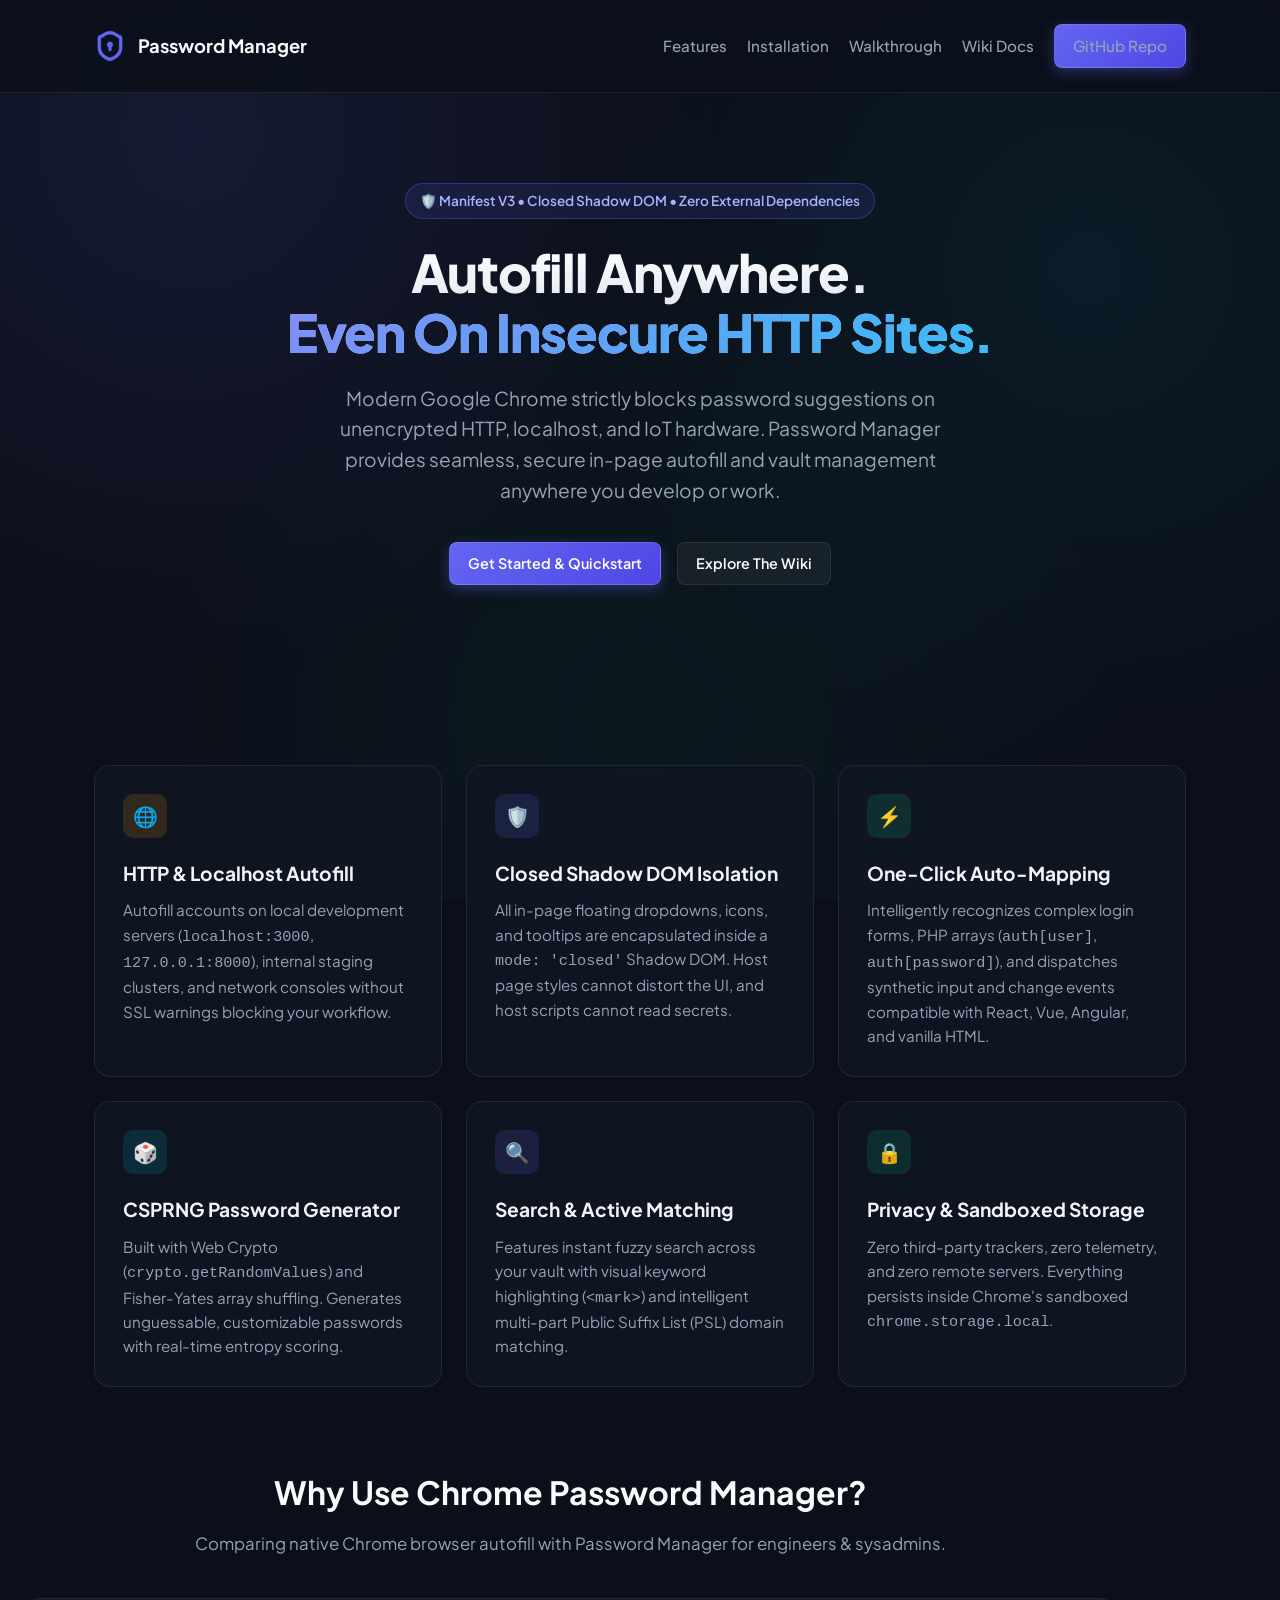
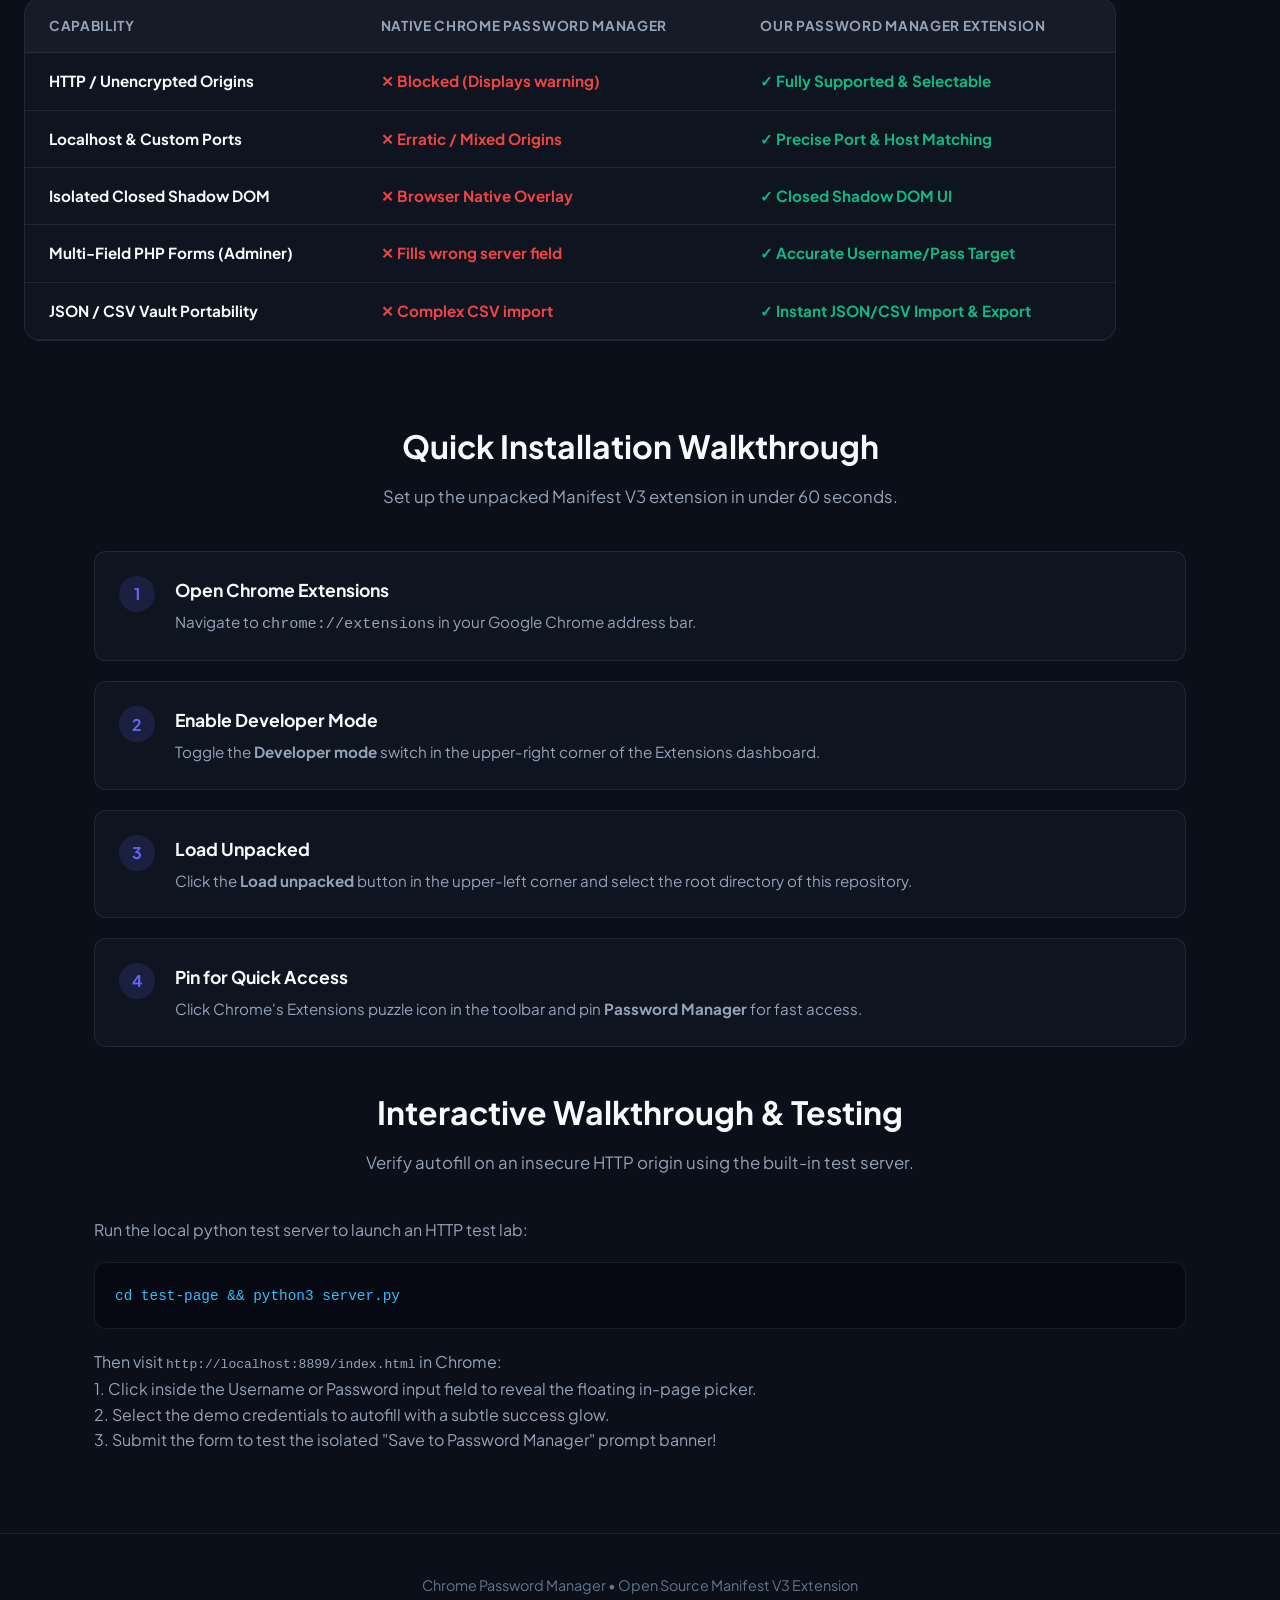
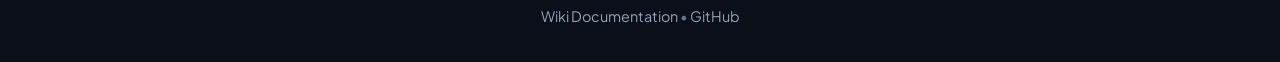
==== docs/index.html @ 76c69c44 "Add GitHub Pages showcase and complete wiki documentation" ====
<!DOCTYPE html>
<html lang="en">
<head>
  <meta charset="UTF-8">
  <meta name="viewport" content="width=device-width, initial-scale=1.0">
  <title>Chrome Password Manager — Modern, Lightweight & HTTP-Ready</title>
  <link rel="icon" type="image/png" href="assets/icons/icon48.png">
  <link rel="preconnect" href="https://fonts.googleapis.com">
  <link rel="preconnect" href="https://fonts.gstatic.com" crossorigin>
  <link href="https://fonts.googleapis.com/css2?family=Plus+Jakarta+Sans:wght@400;500;600;700;800&family=JetBrains+Mono:wght@400;500;600&display=swap" rel="stylesheet">
  <style>
    :root {
      --bg: #0b0f19;
      --card-bg: rgba(18, 24, 38, 0.7);
      --card-border: rgba(255, 255, 255, 0.08);
      --accent-indigo: #6366f1;
      --accent-cyan: #06b6d4;
      --accent-amber: #f59e0b;
      --accent-emerald: #10b981;
      --text: #f8fafc;
      --text-muted: #94a3b8;
      --text-sub: #64748b;
      --glow: rgba(99, 102, 241, 0.25);
    }

    * {
      box-sizing: border-box;
      margin: 0;
      padding: 0;
    }

    body {
      font-family: 'Plus Jakarta Sans', -apple-system, BlinkMacSystemFont, sans-serif;
      background-color: var(--bg);
      color: var(--text);
      line-height: 1.6;
      overflow-x: hidden;
      background-image: 
        radial-gradient(circle at 15% 15%, rgba(99, 102, 241, 0.12) 0%, transparent 40%),
        radial-gradient(circle at 85% 30%, rgba(6, 182, 212, 0.08) 0%, transparent 40%),
        radial-gradient(circle at 50% 80%, rgba(16, 185, 129, 0.06) 0%, transparent 50%);
      background-attachment: fixed;
    }

    /* Container */
    .container {
      max-width: 1140px;
      margin: 0 auto;
      padding: 0 24px;
    }

    /* Header */
    header {
      padding: 24px 0;
      border-bottom: 1px solid var(--card-border);
      backdrop-filter: blur(12px);
      position: sticky;
      top: 0;
      z-index: 100;
      background: rgba(11, 15, 25, 0.8);
    }
    .nav-wrap {
      display: flex;
      justify-content: space-between;
      align-items: center;
    }
    .brand {
      display: flex;
      align-items: center;
      gap: 12px;
      text-decoration: none;
      color: var(--text);
      font-weight: 700;
      font-size: 1.15rem;
    }
    .brand img {
      width: 32px;
      height: 32px;
      border-radius: 8px;
    }
    .nav-links {
      display: flex;
      align-items: center;
      gap: 20px;
    }
    .nav-links a {
      color: var(--text-muted);
      text-decoration: none;
      font-weight: 500;
      font-size: 0.95rem;
      transition: color 0.2s;
    }
    .nav-links a:hover {
      color: var(--text);
    }
    .btn {
      display: inline-flex;
      align-items: center;
      gap: 8px;
      background: linear-gradient(135deg, #6366f1, #4f46e5);
      color: #fff;
      padding: 9px 18px;
      border-radius: 8px;
      text-decoration: none;
      font-weight: 600;
      font-size: 0.9rem;
      box-shadow: 0 4px 14px rgba(99, 102, 241, 0.35);
      transition: all 0.2s ease;
      border: 1px solid rgba(255, 255, 255, 0.15);
    }
    .btn:hover {
      transform: translateY(-1px);
      box-shadow: 0 6px 20px rgba(99, 102, 241, 0.45);
    }
    .btn-secondary {
      background: rgba(255, 255, 255, 0.05);
      color: var(--text);
      box-shadow: none;
      border: 1px solid var(--card-border);
    }
    .btn-secondary:hover {
      background: rgba(255, 255, 255, 0.1);
      box-shadow: 0 4px 12px rgba(0, 0, 0, 0.3);
    }

    /* Hero Section */
    .hero {
      padding: 90px 0 60px;
      text-align: center;
      position: relative;
    }
    .badge-pill {
      display: inline-flex;
      align-items: center;
      gap: 8px;
      padding: 6px 14px;
      border-radius: 999px;
      background: rgba(99, 102, 241, 0.12);
      border: 1px solid rgba(99, 102, 241, 0.3);
      color: #a5b4fc;
      font-size: 0.85rem;
      font-weight: 600;
      margin-bottom: 24px;
    }
    .hero h1 {
      font-size: 3.25rem;
      font-weight: 800;
      line-height: 1.15;
      letter-spacing: -0.02em;
      margin-bottom: 20px;
      background: linear-gradient(180deg, #ffffff 0%, #cbd5e1 100%);
      -webkit-background-clip: text;
      -webkit-text-fill-color: transparent;
    }
    .hero h1 span.gradient {
      background: linear-gradient(135deg, #818cf8 0%, #38bdf8 100%);
      -webkit-background-clip: text;
      -webkit-text-fill-color: transparent;
    }
    .hero p {
      font-size: 1.2rem;
      color: var(--text-muted);
      max-width: 680px;
      margin: 0 auto 36px;
    }
    .hero-actions {
      display: flex;
      justify-content: center;
      gap: 16px;
      margin-bottom: 60px;
    }

    /* Feature Grid */
    .grid {
      display: grid;
      grid-template-columns: repeat(auto-fit, minmax(320px, 1fr));
      gap: 24px;
      margin: 60px 0;
    }
    .card {
      background: var(--card-bg);
      border: 1px solid var(--card-border);
      border-radius: 16px;
      padding: 28px;
      backdrop-filter: blur(12px);
      transition: transform 0.2s, border-color 0.2s;
    }
    .card:hover {
      transform: translateY(-3px);
      border-color: rgba(99, 102, 241, 0.35);
    }
    .card-icon {
      width: 44px;
      height: 44px;
      border-radius: 10px;
      display: flex;
      align-items: center;
      justify-content: center;
      margin-bottom: 20px;
      font-size: 1.25rem;
    }
    .card-icon.indigo { background: rgba(99, 102, 241, 0.15); color: #818cf8; }
    .card-icon.amber { background: rgba(245, 158, 11, 0.15); color: #fbbf24; }
    .card-icon.emerald { background: rgba(16, 185, 129, 0.15); color: #34d399; }
    .card-icon.cyan { background: rgba(6, 182, 212, 0.15); color: #22d3ee; }
    .card h3 {
      font-size: 1.2rem;
      font-weight: 700;
      margin-bottom: 10px;
      color: #f1f5f9;
    }
    .card p {
      color: var(--text-muted);
      font-size: 0.95rem;
      line-height: 1.6;
    }

    /* Comparison Table */
    .comparison-section {
      margin: 80px 0;
    }
    .section-title {
      text-align: center;
      font-size: 2rem;
      font-weight: 700;
      margin-bottom: 12px;
    }
    .section-subtitle {
      text-align: center;
      color: var(--text-muted);
      font-size: 1.05rem;
      margin-bottom: 40px;
    }
    .table-wrap {
      background: var(--card-bg);
      border: 1px solid var(--card-border);
      border-radius: 16px;
      overflow: hidden;
    }
    table {
      width: 100%;
      border-collapse: collapse;
      text-align: left;
    }
    th, td {
      padding: 16px 24px;
      border-bottom: 1px solid var(--card-border);
    }
    th {
      background: rgba(255, 255, 255, 0.03);
      color: var(--text-muted);
      font-size: 0.85rem;
      text-transform: uppercase;
      letter-spacing: 0.05em;
    }
    td {
      font-size: 0.95rem;
    }
    .check { color: var(--accent-emerald); font-weight: 700; }
    .cross { color: #ef4444; font-weight: 700; }

    /* Code & Setup */
    .code-box {
      background: #060911;
      border: 1px solid var(--card-border);
      border-radius: 12px;
      padding: 20px;
      font-family: 'JetBrains Mono', monospace;
      font-size: 0.9rem;
      color: #e2e8f0;
      position: relative;
      margin: 20px 0;
      overflow-x: auto;
    }
    .code-box code { color: #38bdf8; }

    /* Walkthrough steps */
    .steps {
      display: flex;
      flex-direction: column;
      gap: 20px;
      margin: 40px 0;
    }
    .step-item {
      display: flex;
      gap: 20px;
      background: var(--card-bg);
      border: 1px solid var(--card-border);
      border-radius: 12px;
      padding: 24px;
    }
    .step-num {
      width: 36px;
      height: 36px;
      border-radius: 50%;
      background: rgba(99, 102, 241, 0.15);
      color: var(--accent-indigo);
      display: flex;
      align-items: center;
      justify-content: center;
      font-weight: 700;
      flex-shrink: 0;
    }
    .step-content h4 {
      font-size: 1.1rem;
      margin-bottom: 6px;
    }
    .step-content p {
      color: var(--text-muted);
      font-size: 0.95rem;
    }

    /* Footer */
    footer {
      border-top: 1px solid var(--card-border);
      padding: 40px 0;
      text-align: center;
      color: var(--text-sub);
      font-size: 0.9rem;
      margin-top: 80px;
    }
    footer a { color: var(--text-muted); text-decoration: none; }
    footer a:hover { color: var(--text); }
  </style>
</head>
<body>

  <!-- Navigation -->
  <header>
    <div class="container nav-wrap">
      <a href="#" class="brand">
        <img src="assets/icons/icon48.png" alt="Password Manager">
        <span>Password Manager</span>
      </a>
      <div class="nav-links">
        <a href="#features">Features</a>
        <a href="#install">Installation</a>
        <a href="#walkthrough">Walkthrough</a>
        <a href="wiki/index.html">Wiki Docs</a>
        <a href="https://github.com/jazeel-zainudeen/chrome-password-manager" target="_blank" class="btn">GitHub Repo</a>
      </div>
    </div>
  </header>

  <!-- Hero Section -->
  <section class="hero">
    <div class="container">
      <div class="badge-pill">
        <span>🛡️ Manifest V3 &bull; Closed Shadow DOM &bull; Zero External Dependencies</span>
      </div>
      <h1>Autofill Anywhere.<br><span class="gradient">Even On Insecure HTTP Sites.</span></h1>
      <p>Modern Google Chrome strictly blocks password suggestions on unencrypted HTTP, localhost, and IoT hardware. Password Manager provides seamless, secure in-page autofill and vault management anywhere you develop or work.</p>
      <div class="hero-actions">
        <a href="#install" class="btn">Get Started & Quickstart</a>
        <a href="wiki/index.html" class="btn btn-secondary">Explore The Wiki</a>
      </div>
    </div>
  </section>

  <!-- Features Section -->
  <section class="container" id="features">
    <div class="grid">
      <div class="card">
        <div class="card-icon amber">🌐</div>
        <h3>HTTP & Localhost Autofill</h3>
        <p>Autofill accounts on local development servers (<code>localhost:3000</code>, <code>127.0.0.1:8000</code>), internal staging clusters, and network consoles without SSL warnings blocking your workflow.</p>
      </div>

      <div class="card">
        <div class="card-icon indigo">🛡️</div>
        <h3>Closed Shadow DOM Isolation</h3>
        <p>All in-page floating dropdowns, icons, and tooltips are encapsulated inside a <code>mode: 'closed'</code> Shadow DOM. Host page styles cannot distort the UI, and host scripts cannot read secrets.</p>
      </div>

      <div class="card">
        <div class="card-icon emerald">⚡</div>
        <h3>One-Click Auto-Mapping</h3>
        <p>Intelligently recognizes complex login forms, PHP arrays (<code>auth[user]</code>, <code>auth[password]</code>), and dispatches synthetic input and change events compatible with React, Vue, Angular, and vanilla HTML.</p>
      </div>

      <div class="card">
        <div class="card-icon cyan">🎲</div>
        <h3>CSPRNG Password Generator</h3>
        <p>Built with Web Crypto (<code>crypto.getRandomValues</code>) and Fisher-Yates array shuffling. Generates unguessable, customizable passwords with real-time entropy scoring.</p>
      </div>

      <div class="card">
        <div class="card-icon indigo">🔍</div>
        <h3>Search & Active Matching</h3>
        <p>Features instant fuzzy search across your vault with visual keyword highlighting (<code>&lt;mark&gt;</code>) and intelligent multi-part Public Suffix List (PSL) domain matching.</p>
      </div>

      <div class="card">
        <div class="card-icon emerald">🔒</div>
        <h3>Privacy & Sandboxed Storage</h3>
        <p>Zero third-party trackers, zero telemetry, and zero remote servers. Everything persists inside Chrome's sandboxed <code>chrome.storage.local</code>.</p>
      </div>
    </div>
  </section>

  <!-- Comparison Section -->
  <section class="container comparison-section">
    <h2 class="section-title">Why Use Chrome Password Manager?</h2>
    <p class="section-subtitle">Comparing native Chrome browser autofill with Password Manager for engineers & sysadmins.</p>
    <div class="table-wrap">
      <table>
        <thead>
          <tr>
            <th>Capability</th>
            <th>Native Chrome Password Manager</th>
            <th>Our Password Manager Extension</th>
          </tr>
        </thead>
        <tbody>
          <tr>
            <td><strong>HTTP / Unencrypted Origins</strong></td>
            <td><span class="cross">✕ Blocked (Displays warning)</span></td>
            <td><span class="check">✓ Fully Supported & Selectable</span></td>
          </tr>
          <tr>
            <td><strong>Localhost & Custom Ports</strong></td>
            <td><span class="cross">✕ Erratic / Mixed Origins</span></td>
            <td><span class="check">✓ Precise Port & Host Matching</span></td>
          </tr>
          <tr>
            <td><strong>Isolated Closed Shadow DOM</strong></td>
            <td><span class="cross">✕ Browser Native Overlay</span></td>
            <td><span class="check">✓ Closed Shadow DOM UI</span></td>
          </tr>
          <tr>
            <td><strong>Multi-Field PHP Forms (Adminer)</strong></td>
            <td><span class="cross">✕ Fills wrong server field</span></td>
            <td><span class="check">✓ Accurate Username/Pass Target</span></td>
          </tr>
          <tr>
            <td><strong>JSON / CSV Vault Portability</strong></td>
            <td><span class="cross">✕ Complex CSV import</span></td>
            <td><span class="check">✓ Instant JSON/CSV Import & Export</span></td>
          </tr>
        </tbody>
      </table>
    </div>
  </section>

  <!-- Installation Walkthrough -->
  <section class="container" id="install">
    <h2 class="section-title">Quick Installation Walkthrough</h2>
    <p class="section-subtitle">Set up the unpacked Manifest V3 extension in under 60 seconds.</p>

    <div class="steps">
      <div class="step-item">
        <div class="step-num">1</div>
        <div class="step-content">
          <h4>Open Chrome Extensions</h4>
          <p>Navigate to <code>chrome://extensions</code> in your Google Chrome address bar.</p>
        </div>
      </div>

      <div class="step-item">
        <div class="step-num">2</div>
        <div class="step-content">
          <h4>Enable Developer Mode</h4>
          <p>Toggle the <strong>Developer mode</strong> switch in the upper-right corner of the Extensions dashboard.</p>
        </div>
      </div>

      <div class="step-item">
        <div class="step-num">3</div>
        <div class="step-content">
          <h4>Load Unpacked</h4>
          <p>Click the <strong>Load unpacked</strong> button in the upper-left corner and select the root directory of this repository.</p>
        </div>
      </div>

      <div class="step-item">
        <div class="step-num">4</div>
        <div class="step-content">
          <h4>Pin for Quick Access</h4>
          <p>Click Chrome's Extensions puzzle icon in the toolbar and pin <strong>Password Manager</strong> for fast access.</p>
        </div>
      </div>
    </div>
  </section>

  <!-- Walkthrough Section -->
  <section class="container" id="walkthrough">
    <h2 class="section-title">Interactive Walkthrough & Testing</h2>
    <p class="section-subtitle">Verify autofill on an insecure HTTP origin using the built-in test server.</p>

    <p style="color: var(--text-muted); margin-bottom: 16px;">Run the local python test server to launch an HTTP test lab:</p>
    <div class="code-box">
      <code>cd test-page && python3 server.py</code>
    </div>

    <p style="color: var(--text-muted); margin-top: 16px;">Then visit <code>http://localhost:8899/index.html</code> in Chrome:
      <br>1. Click inside the Username or Password input field to reveal the floating in-page picker.
      <br>2. Select the demo credentials to autofill with a subtle success glow.
      <br>3. Submit the form to test the isolated "Save to Password Manager" prompt banner!
    </p>
  </section>

  <!-- Footer -->
  <footer>
    <div class="container">
      <p>Chrome Password Manager &bull; Open Source Manifest V3 Extension</p>
      <p style="margin-top: 8px;">
        <a href="wiki/index.html">Wiki Documentation</a> &bull; 
        <a href="https://github.com/jazeel-zainudeen/chrome-password-manager" target="_blank">GitHub</a>
      </p>
    </div>
  </footer>

</body>
</html>
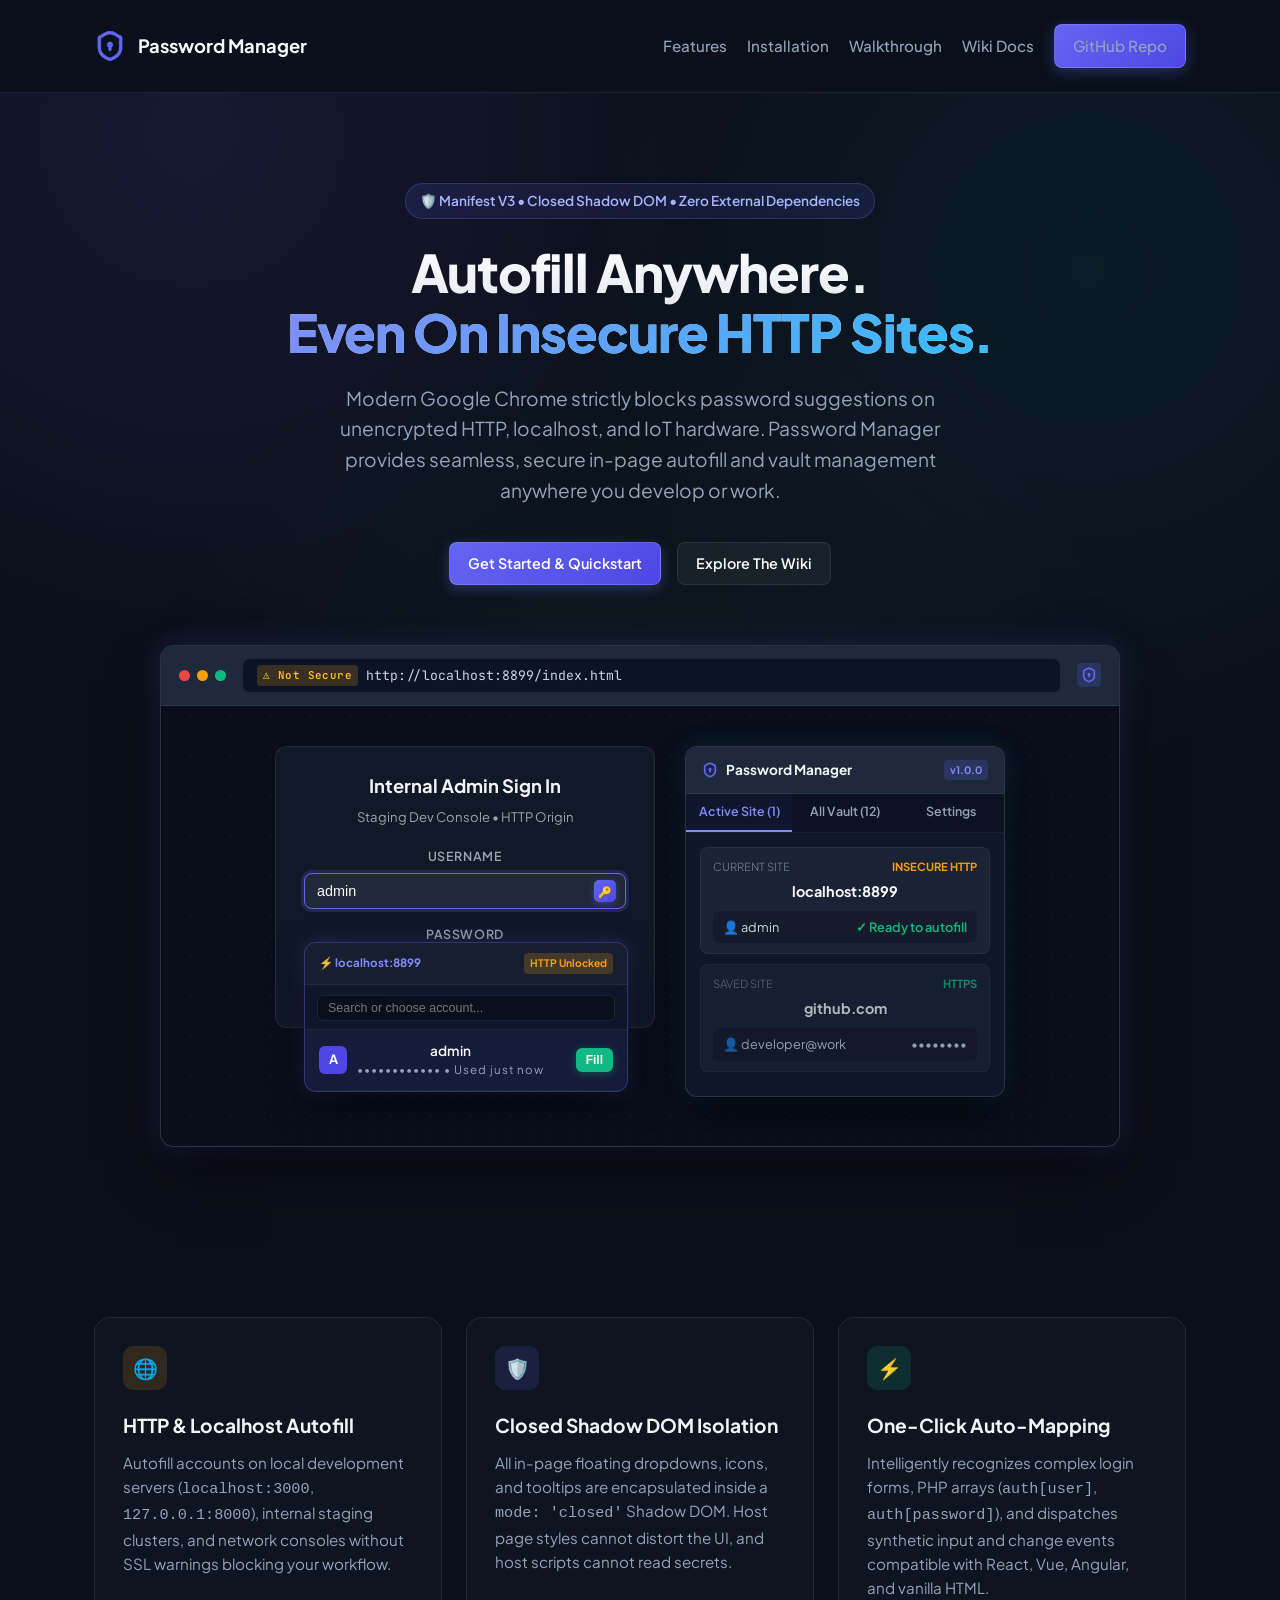
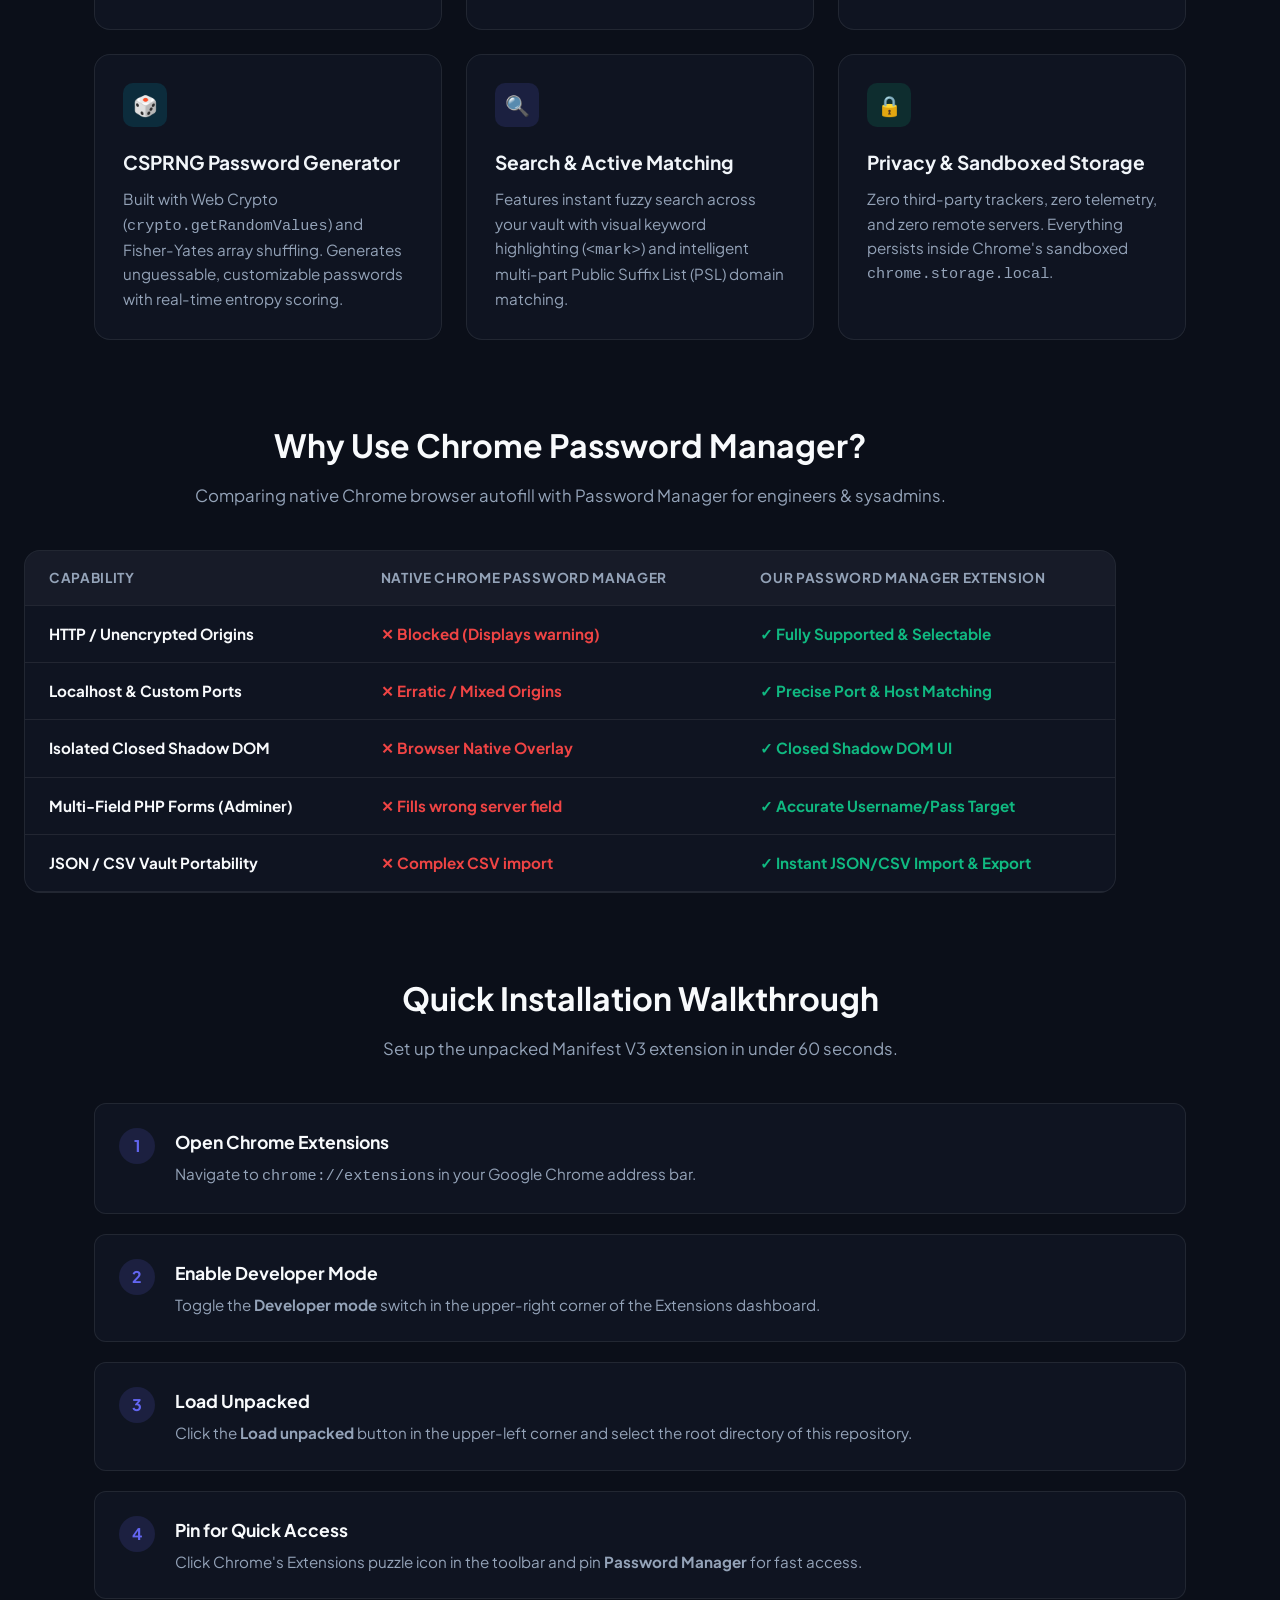
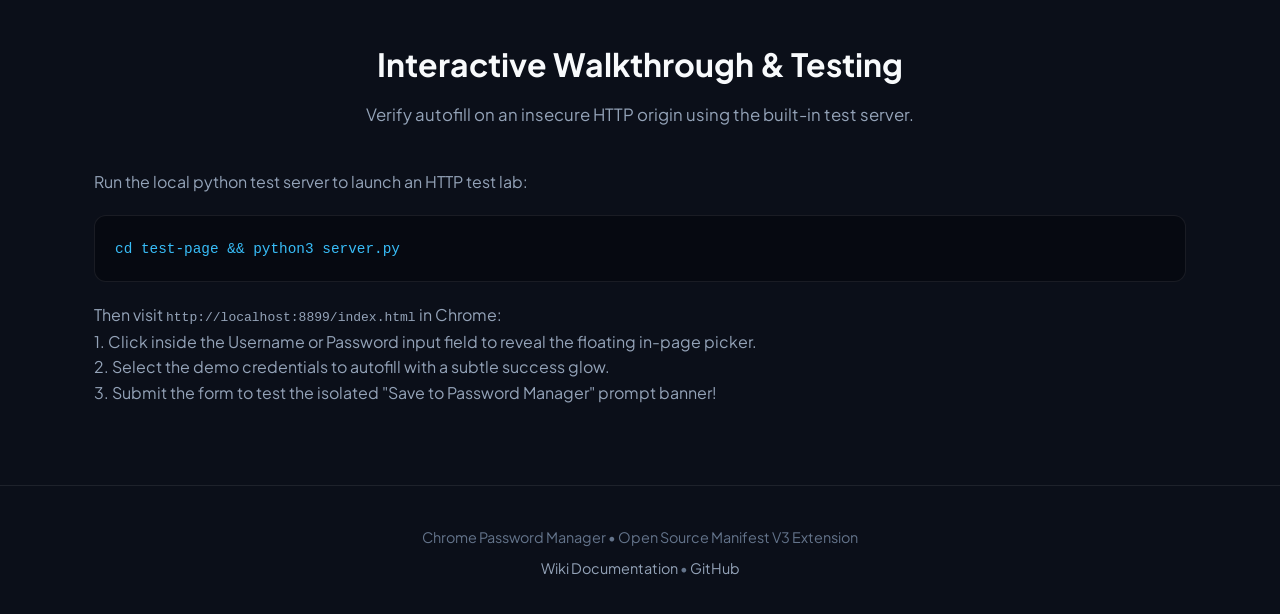
==== commit 69a6c6a4: "Add interactive browser mockup to showcase page" ====
--- a/docs/index.html
+++ b/docs/index.html
@@ -170,6 +170,357 @@
       margin-bottom: 60px;
     }
 
+    /* Mockup Showcase */
+    .mockup-container {
+      max-width: 960px;
+      margin: 0 auto 50px;
+      perspective: 1000px;
+    }
+    .browser-frame {
+      background: #0f172a;
+      border: 1px solid rgba(255, 255, 255, 0.12);
+      border-radius: 14px;
+      overflow: hidden;
+      box-shadow: 0 25px 60px -15px rgba(0, 0, 0, 0.7), 0 0 30px rgba(99, 102, 241, 0.2);
+    }
+    .browser-bar {
+      background: #1e293b;
+      padding: 12px 18px;
+      display: flex;
+      align-items: center;
+      gap: 16px;
+      border-bottom: 1px solid rgba(255, 255, 255, 0.08);
+    }
+    .browser-dots {
+      display: flex;
+      gap: 7px;
+    }
+    .dot {
+      width: 11px;
+      height: 11px;
+      border-radius: 50%;
+    }
+    .dot.red { background: #ef4444; }
+    .dot.yellow { background: #f59e0b; }
+    .dot.green { background: #10b981; }
+    .browser-url-bar {
+      flex: 1;
+      background: #0b1329;
+      border: 1px solid rgba(255, 255, 255, 0.08);
+      border-radius: 8px;
+      padding: 6px 14px;
+      display: flex;
+      align-items: center;
+      gap: 8px;
+      font-family: 'JetBrains Mono', monospace;
+      font-size: 0.82rem;
+      color: #94a3b8;
+    }
+    .browser-url-bar .insecure-tag {
+      background: rgba(245, 158, 11, 0.2);
+      color: #fbbf24;
+      font-size: 0.68rem;
+      padding: 2px 6px;
+      border-radius: 4px;
+      font-weight: 600;
+      letter-spacing: 0.04em;
+    }
+    .browser-url-bar .url-text {
+      color: #cbd5e1;
+    }
+    .browser-ext-icon {
+      width: 24px;
+      height: 24px;
+      border-radius: 4px;
+      background: rgba(99, 102, 241, 0.2);
+      display: flex;
+      align-items: center;
+      justify-content: center;
+    }
+    .browser-ext-icon img {
+      width: 16px;
+      height: 16px;
+    }
+
+    .browser-content {
+      background: #090e1a;
+      padding: 40px;
+      min-height: 440px;
+      position: relative;
+      display: flex;
+      justify-content: center;
+      align-items: flex-start;
+      gap: 30px;
+      background-image: radial-gradient(rgba(255, 255, 255, 0.03) 1px, transparent 1px);
+      background-size: 20px 20px;
+    }
+
+    /* Simulated In-Page Form */
+    .mock-page-form {
+      background: #111827;
+      border: 1px solid rgba(255, 255, 255, 0.08);
+      border-radius: 12px;
+      padding: 24px 28px;
+      width: 380px;
+      position: relative;
+    }
+    .mock-page-form h4 {
+      font-size: 1.15rem;
+      margin-bottom: 6px;
+      color: #f3f4f6;
+    }
+    .mock-page-form p {
+      font-size: 0.82rem;
+      color: #9ca3af;
+      margin-bottom: 20px;
+    }
+    .mock-field {
+      margin-bottom: 16px;
+      position: relative;
+    }
+    .mock-field label {
+      display: block;
+      font-size: 0.78rem;
+      color: #9ca3af;
+      margin-bottom: 6px;
+      font-weight: 600;
+      text-transform: uppercase;
+      letter-spacing: 0.05em;
+    }
+    .mock-input-wrap {
+      position: relative;
+    }
+    .mock-input {
+      width: 100%;
+      background: #1f2937;
+      border: 1px solid rgba(255, 255, 255, 0.12);
+      border-radius: 8px;
+      padding: 9px 12px;
+      color: #f9fafb;
+      font-size: 0.9rem;
+      outline: none;
+      box-sizing: border-box;
+    }
+    .mock-input.active-field {
+      border-color: #6366f1;
+      box-shadow: 0 0 0 3px rgba(99, 102, 241, 0.2);
+    }
+    .mock-inline-key {
+      position: absolute;
+      right: 10px;
+      top: 50%;
+      transform: translateY(-50%);
+      width: 22px;
+      height: 22px;
+      background: linear-gradient(135deg, #6366f1, #4f46e5);
+      border-radius: 5px;
+      display: flex;
+      align-items: center;
+      justify-content: center;
+      color: white;
+      font-size: 11px;
+      box-shadow: 0 2px 6px rgba(99, 102, 241, 0.4);
+    }
+
+    /* Floating In-Page Picker Mockup */
+    .mock-floating-picker {
+      position: absolute;
+      top: 195px;
+      left: 28px;
+      width: 324px;
+      background: rgba(15, 23, 42, 0.96);
+      backdrop-filter: blur(16px);
+      border: 1px solid rgba(99, 102, 241, 0.4);
+      border-radius: 12px;
+      box-shadow: 0 14px 40px -6px rgba(0, 0, 0, 0.8), 0 0 20px rgba(99, 102, 241, 0.25);
+      z-index: 20;
+      overflow: hidden;
+      animation: floatPulse 4s ease-in-out infinite;
+    }
+    @keyframes floatPulse {
+      0%, 100% { transform: translateY(0); }
+      50% { transform: translateY(-3px); }
+    }
+    .picker-top {
+      padding: 10px 14px;
+      background: rgba(255, 255, 255, 0.03);
+      border-bottom: 1px solid rgba(255, 255, 255, 0.06);
+      display: flex;
+      align-items: center;
+      justify-content: space-between;
+    }
+    .picker-site-tag {
+      font-size: 0.72rem;
+      font-weight: 700;
+      color: #818cf8;
+      display: flex;
+      align-items: center;
+      gap: 5px;
+    }
+    .picker-badge {
+      background: rgba(245, 158, 11, 0.2);
+      color: #f59e0b;
+      font-size: 0.65rem;
+      padding: 2px 6px;
+      border-radius: 4px;
+      font-weight: 700;
+    }
+    .picker-search {
+      padding: 8px 12px;
+      border-bottom: 1px solid rgba(255, 255, 255, 0.06);
+    }
+    .picker-search-input {
+      width: 100%;
+      background: rgba(0, 0, 0, 0.3);
+      border: 1px solid rgba(255, 255, 255, 0.08);
+      border-radius: 6px;
+      padding: 5px 10px;
+      font-size: 0.78rem;
+      color: #e2e8f0;
+      outline: none;
+      box-sizing: border-box;
+    }
+    .picker-item {
+      padding: 10px 14px;
+      display: flex;
+      align-items: center;
+      justify-content: space-between;
+      border-bottom: 1px solid rgba(255, 255, 255, 0.04);
+      background: rgba(99, 102, 241, 0.08);
+      cursor: pointer;
+    }
+    .picker-item-left {
+      display: flex;
+      align-items: center;
+      gap: 10px;
+    }
+    .picker-avatar {
+      width: 28px;
+      height: 28px;
+      border-radius: 6px;
+      background: #4f46e5;
+      color: white;
+      font-weight: 700;
+      font-size: 0.8rem;
+      display: flex;
+      align-items: center;
+      justify-content: center;
+    }
+    .picker-user {
+      font-size: 0.85rem;
+      font-weight: 600;
+      color: #f8fafc;
+    }
+    .picker-pass {
+      font-size: 0.72rem;
+      color: #94a3b8;
+      letter-spacing: 1px;
+    }
+    .picker-fill-btn {
+      background: #10b981;
+      color: white;
+      border: none;
+      padding: 5px 10px;
+      border-radius: 6px;
+      font-size: 0.75rem;
+      font-weight: 600;
+      box-shadow: 0 2px 8px rgba(16, 185, 129, 0.3);
+    }
+
+    /* Floating Popup Mockup (Right Side) */
+    .mock-popup-preview {
+      width: 320px;
+      background: #0f172a;
+      border: 1px solid rgba(255, 255, 255, 0.12);
+      border-radius: 12px;
+      overflow: hidden;
+      box-shadow: 0 20px 45px -10px rgba(0, 0, 0, 0.8), 0 0 25px rgba(6, 182, 212, 0.15);
+    }
+    .mock-popup-header {
+      background: #1e293b;
+      padding: 12px 16px;
+      display: flex;
+      align-items: center;
+      justify-content: space-between;
+      border-bottom: 1px solid rgba(255, 255, 255, 0.06);
+    }
+    .mock-popup-title {
+      display: flex;
+      align-items: center;
+      gap: 8px;
+      font-size: 0.85rem;
+      font-weight: 700;
+      color: #f1f5f9;
+    }
+    .mock-popup-tabs {
+      display: flex;
+      background: rgba(0, 0, 0, 0.2);
+      border-bottom: 1px solid rgba(255, 255, 255, 0.06);
+    }
+    .mock-popup-tab {
+      flex: 1;
+      text-align: center;
+      padding: 8px;
+      font-size: 0.78rem;
+      font-weight: 600;
+      color: #94a3b8;
+    }
+    .mock-popup-tab.active {
+      color: #818cf8;
+      border-bottom: 2px solid #818cf8;
+      background: rgba(99, 102, 241, 0.05);
+    }
+    .mock-popup-body {
+      padding: 14px;
+    }
+    .mock-vault-card {
+      background: #1a2234;
+      border: 1px solid rgba(255, 255, 255, 0.06);
+      border-radius: 8px;
+      padding: 10px 12px;
+      margin-bottom: 10px;
+    }
+    .mock-card-head {
+      display: flex;
+      justify-content: space-between;
+      font-size: 0.7rem;
+      color: #64748b;
+      margin-bottom: 4px;
+    }
+    .mock-card-domain {
+      font-size: 0.9rem;
+      font-weight: 700;
+      color: #f8fafc;
+      margin-bottom: 8px;
+    }
+    .mock-card-actions {
+      display: flex;
+      justify-content: space-between;
+      align-items: center;
+      background: rgba(0, 0, 0, 0.2);
+      padding: 6px 10px;
+      border-radius: 6px;
+      font-size: 0.8rem;
+      color: #cbd5e1;
+    }
+
+    @media (max-width: 820px) {
+      .browser-content {
+        flex-direction: column;
+        align-items: center;
+        padding: 24px 16px;
+      }
+      .mock-page-form, .mock-popup-preview {
+        width: 100%;
+        max-width: 380px;
+      }
+      .mock-floating-picker {
+        position: static;
+        width: 100%;
+        margin-top: 16px;
+      }
+    }
+
     /* Feature Grid */
     .grid {
       display: grid;
@@ -353,6 +704,113 @@
       <div class="hero-actions">
         <a href="#install" class="btn">Get Started & Quickstart</a>
         <a href="wiki/index.html" class="btn btn-secondary">Explore The Wiki</a>
+      </div>
+
+      <!-- Realistic Browser & Extension Mockup -->
+      <div class="mockup-container">
+        <div class="browser-frame">
+          <!-- Window Header Bar -->
+          <div class="browser-bar">
+            <div class="browser-dots">
+              <span class="dot red"></span>
+              <span class="dot yellow"></span>
+              <span class="dot green"></span>
+            </div>
+            <div class="browser-url-bar">
+              <span class="insecure-tag">⚠ Not Secure</span>
+              <span class="url-text">http://localhost:8899/index.html</span>
+            </div>
+            <div class="browser-ext-icon" title="Chrome Password Manager Active">
+              <img src="assets/icons/icon16.png" alt="Ext">
+            </div>
+          </div>
+
+          <!-- Browser Window Body -->
+          <div class="browser-content">
+            <!-- Simulated In-Page Login Form -->
+            <div class="mock-page-form">
+              <h4>Internal Admin Sign In</h4>
+              <p>Staging Dev Console &bull; HTTP Origin</p>
+
+              <div class="mock-field">
+                <label>Username</label>
+                <div class="mock-input-wrap">
+                  <input type="text" class="mock-input active-field" value="admin" readonly>
+                  <div class="mock-inline-key" title="Password Manager Trigger">🔑</div>
+                </div>
+              </div>
+
+              <div class="mock-field">
+                <label>Password</label>
+                <div class="mock-input-wrap">
+                  <input type="password" class="mock-input" value="••••••••••••" readonly>
+                </div>
+              </div>
+
+              <!-- Floating In-Page Picker Mockup -->
+              <div class="mock-floating-picker">
+                <div class="picker-top">
+                  <span class="picker-site-tag">⚡ localhost:8899</span>
+                  <span class="picker-badge">HTTP Unlocked</span>
+                </div>
+                <div class="picker-search">
+                  <input type="text" class="picker-search-input" placeholder="Search or choose account..." value="" readonly>
+                </div>
+                <div class="picker-item">
+                  <div class="picker-item-left">
+                    <div class="picker-avatar">A</div>
+                    <div>
+                      <div class="picker-user">admin</div>
+                      <div class="picker-pass">•••••••••••• &bull; Used just now</div>
+                    </div>
+                  </div>
+                  <button type="button" class="picker-fill-btn">Fill</button>
+                </div>
+              </div>
+            </div>
+
+            <!-- Simulated Extension Popup Window Preview -->
+            <div class="mock-popup-preview">
+              <div class="mock-popup-header">
+                <div class="mock-popup-title">
+                  <img src="assets/icons/icon16.png" width="16" height="16" alt="Logo">
+                  <span>Password Manager</span>
+                </div>
+                <span class="picker-badge" style="background: rgba(99, 102, 241, 0.2); color: #818cf8;">v1.0.0</span>
+              </div>
+              <div class="mock-popup-tabs">
+                <div class="mock-popup-tab active">Active Site (1)</div>
+                <div class="mock-popup-tab">All Vault (12)</div>
+                <div class="mock-popup-tab">Settings</div>
+              </div>
+              <div class="mock-popup-body">
+                <div class="mock-vault-card">
+                  <div class="mock-card-head">
+                    <span>CURRENT SITE</span>
+                    <span style="color: #f59e0b; font-weight: 700;">INSECURE HTTP</span>
+                  </div>
+                  <div class="mock-card-domain">localhost:8899</div>
+                  <div class="mock-card-actions">
+                    <span>👤 admin</span>
+                    <span style="color: #10b981; font-weight: 600;">✓ Ready to autofill</span>
+                  </div>
+                </div>
+
+                <div class="mock-vault-card" style="opacity: 0.7;">
+                  <div class="mock-card-head">
+                    <span>SAVED SITE</span>
+                    <span style="color: #10b981; font-weight: 700;">HTTPS</span>
+                  </div>
+                  <div class="mock-card-domain">github.com</div>
+                  <div class="mock-card-actions">
+                    <span>👤 developer@work</span>
+                    <span>••••••••</span>
+                  </div>
+                </div>
+              </div>
+            </div>
+          </div>
+        </div>
       </div>
     </div>
   </section>
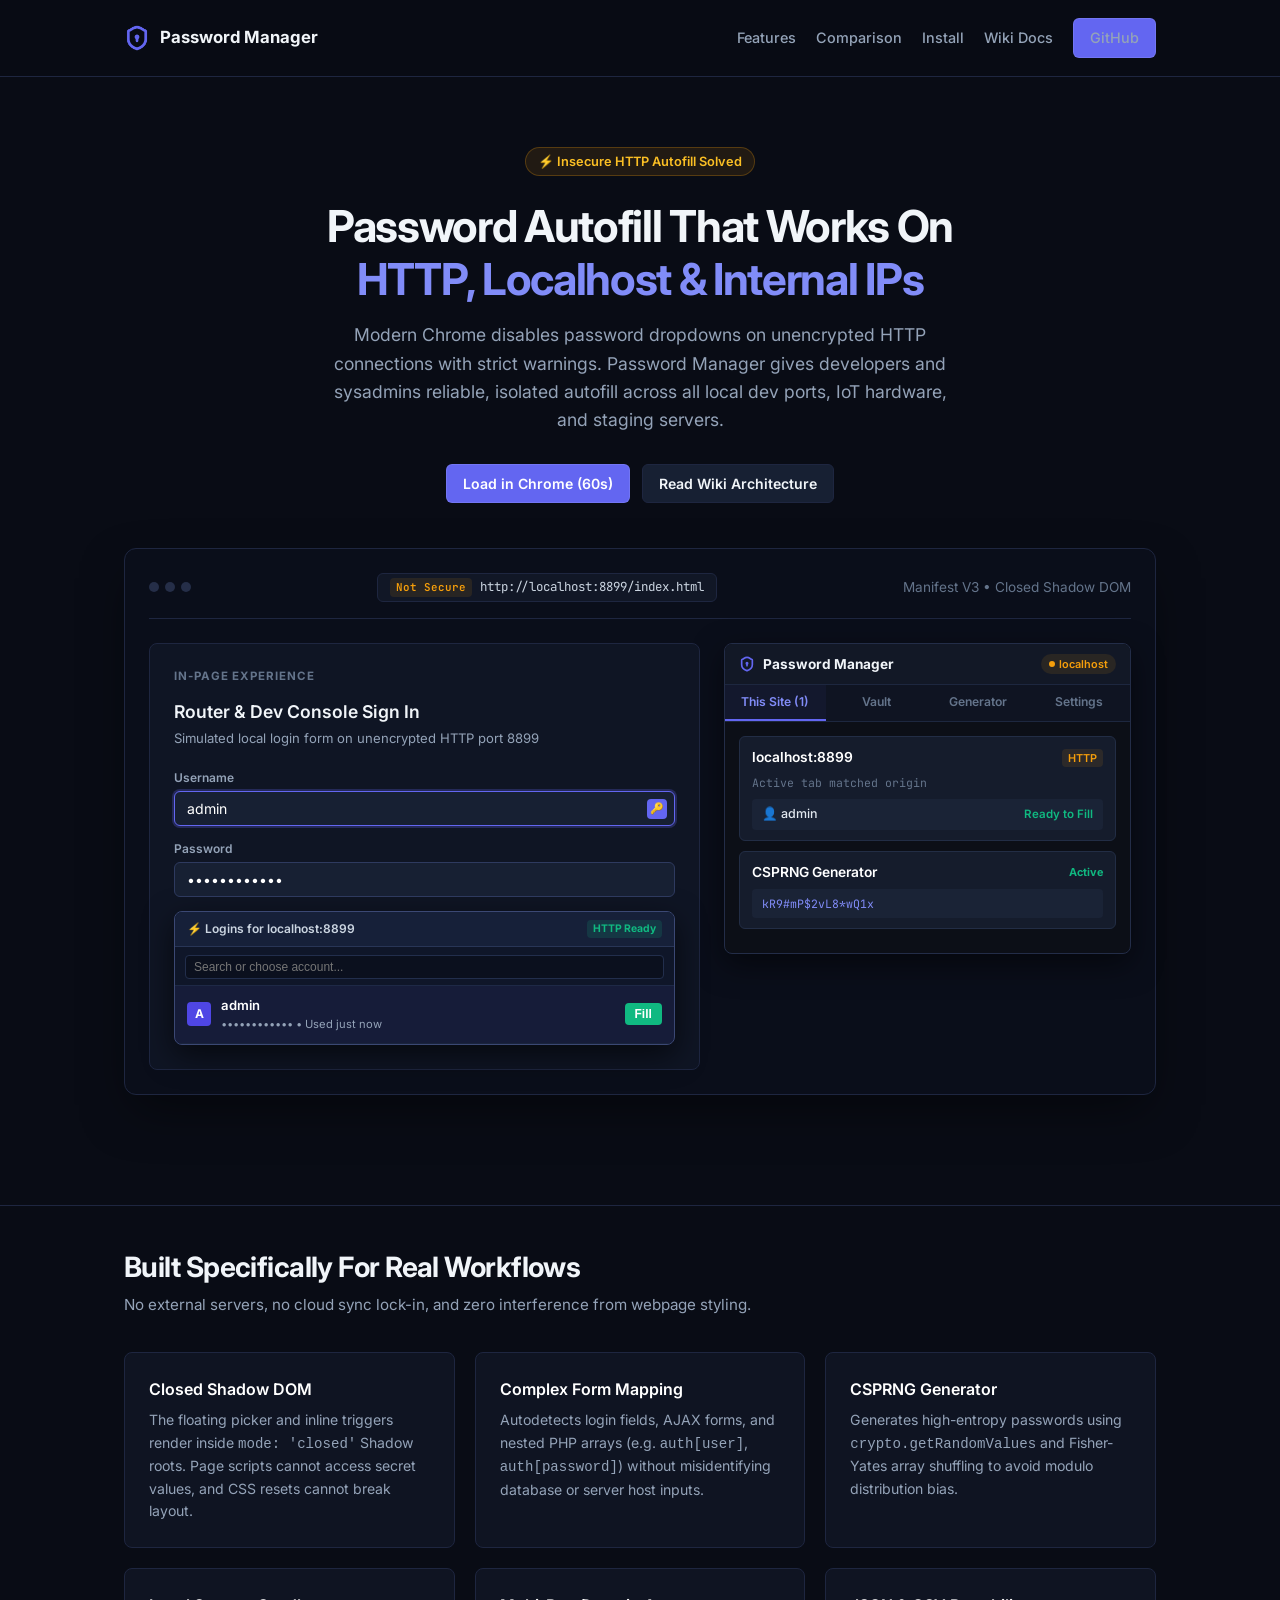
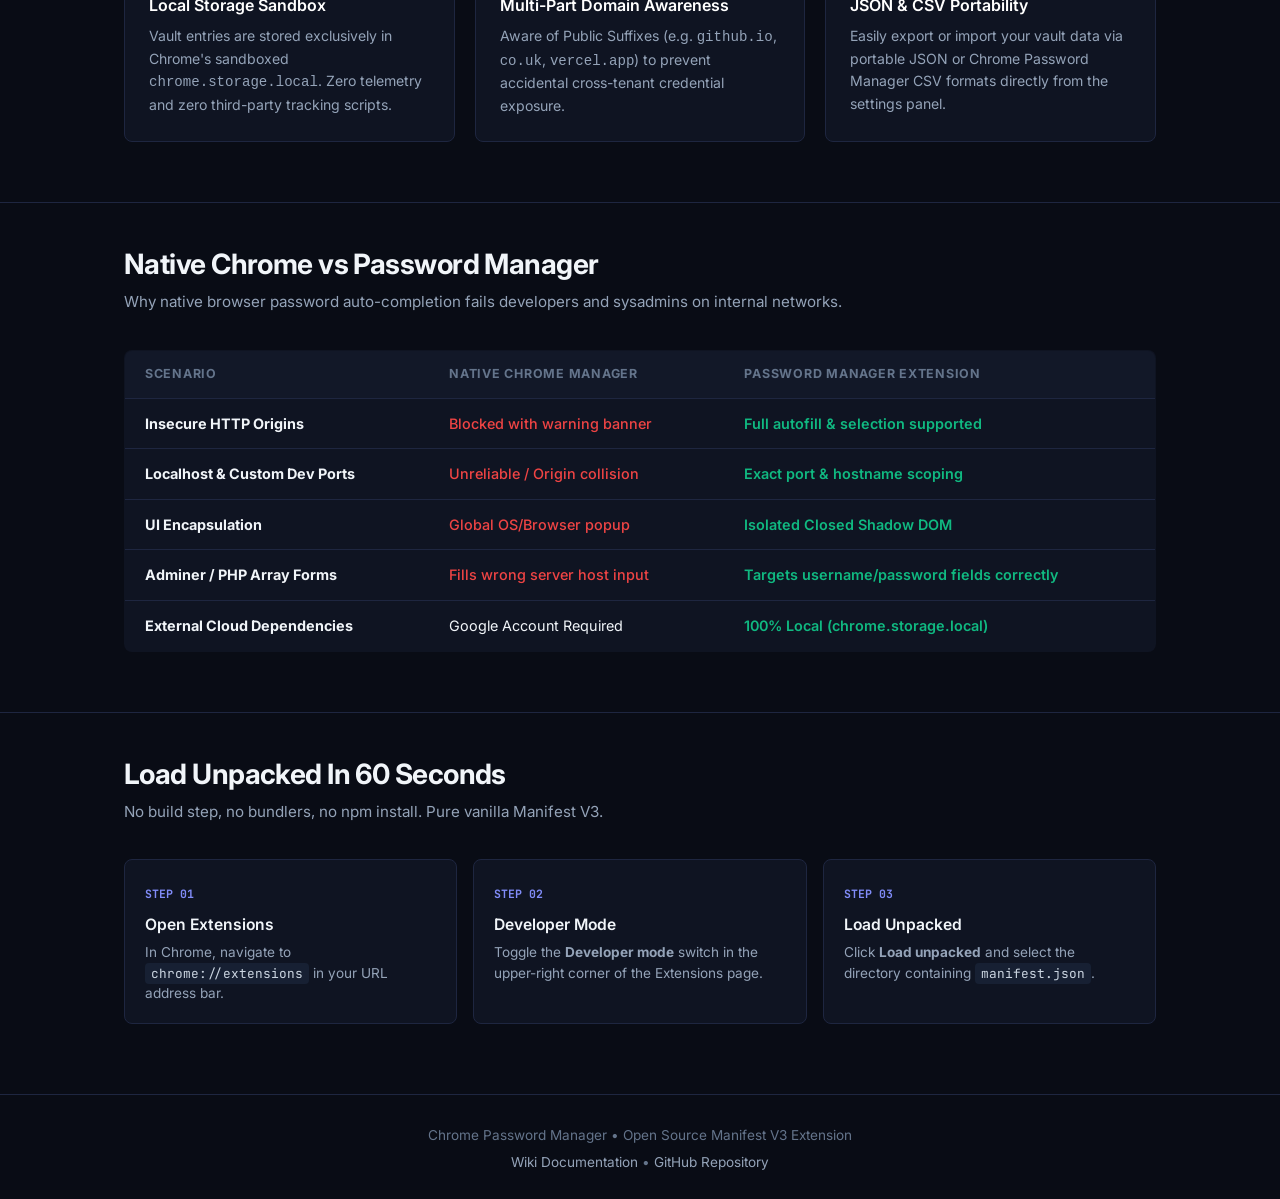
==== commit 0104e12b: "Redesign documentation landing page with authentic developer UI and realistic extension mockup" ====
--- a/docs/index.html
+++ b/docs/index.html
@@ -3,24 +3,27 @@
 <head>
   <meta charset="UTF-8">
   <meta name="viewport" content="width=device-width, initial-scale=1.0">
-  <title>Chrome Password Manager — Modern, Lightweight & HTTP-Ready</title>
+  <title>Chrome Password Manager — Secure Autofill for HTTP & Localhost</title>
   <link rel="icon" type="image/png" href="assets/icons/icon48.png">
   <link rel="preconnect" href="https://fonts.googleapis.com">
   <link rel="preconnect" href="https://fonts.gstatic.com" crossorigin>
-  <link href="https://fonts.googleapis.com/css2?family=Plus+Jakarta+Sans:wght@400;500;600;700;800&family=JetBrains+Mono:wght@400;500;600&display=swap" rel="stylesheet">
+  <link href="https://fonts.googleapis.com/css2?family=Inter:wght@400;500;600;700&family=JetBrains+Mono:wght@400;500&display=swap" rel="stylesheet">
   <style>
     :root {
-      --bg: #0b0f19;
-      --card-bg: rgba(18, 24, 38, 0.7);
-      --card-border: rgba(255, 255, 255, 0.08);
-      --accent-indigo: #6366f1;
-      --accent-cyan: #06b6d4;
-      --accent-amber: #f59e0b;
-      --accent-emerald: #10b981;
-      --text: #f8fafc;
+      --bg: #090c15;
+      --card-bg: #0f1422;
+      --card-border: #1e2640;
+      --card-hover-border: #2e3a5f;
+      --text: #f1f5f9;
       --text-muted: #94a3b8;
       --text-sub: #64748b;
-      --glow: rgba(99, 102, 241, 0.25);
+      --primary: #6366f1;
+      --primary-hover: #4f46e5;
+      --amber: #f59e0b;
+      --amber-bg: rgba(245, 158, 11, 0.1);
+      --emerald: #10b981;
+      --emerald-bg: rgba(16, 185, 129, 0.1);
+      --mono: 'JetBrains Mono', monospace;
     }
 
     * {
@@ -30,36 +33,31 @@
     }
 
     body {
-      font-family: 'Plus Jakarta Sans', -apple-system, BlinkMacSystemFont, sans-serif;
-      background-color: var(--bg);
+      font-family: 'Inter', -apple-system, BlinkMacSystemFont, sans-serif;
+      background: var(--bg);
       color: var(--text);
-      line-height: 1.6;
+      line-height: 1.5;
+      -webkit-font-smoothing: antialiased;
       overflow-x: hidden;
-      background-image: 
-        radial-gradient(circle at 15% 15%, rgba(99, 102, 241, 0.12) 0%, transparent 40%),
-        radial-gradient(circle at 85% 30%, rgba(6, 182, 212, 0.08) 0%, transparent 40%),
-        radial-gradient(circle at 50% 80%, rgba(16, 185, 129, 0.06) 0%, transparent 50%);
-      background-attachment: fixed;
-    }
-
-    /* Container */
+    }
+
     .container {
-      max-width: 1140px;
+      max-width: 1080px;
       margin: 0 auto;
       padding: 0 24px;
     }
 
-    /* Header */
+    /* Minimal Navbar */
     header {
-      padding: 24px 0;
+      padding: 18px 0;
       border-bottom: 1px solid var(--card-border);
-      backdrop-filter: blur(12px);
       position: sticky;
       top: 0;
       z-index: 100;
-      background: rgba(11, 15, 25, 0.8);
-    }
-    .nav-wrap {
+      background: rgba(9, 12, 21, 0.85);
+      backdrop-filter: blur(8px);
+    }
+    .nav-inner {
       display: flex;
       justify-content: space-between;
       align-items: center;
@@ -67,16 +65,16 @@
     .brand {
       display: flex;
       align-items: center;
-      gap: 12px;
+      gap: 10px;
+      font-weight: 700;
+      font-size: 1.05rem;
       text-decoration: none;
       color: var(--text);
-      font-weight: 700;
-      font-size: 1.15rem;
     }
     .brand img {
-      width: 32px;
-      height: 32px;
-      border-radius: 8px;
+      width: 26px;
+      height: 26px;
+      border-radius: 6px;
     }
     .nav-links {
       display: flex;
@@ -86,9 +84,9 @@
     .nav-links a {
       color: var(--text-muted);
       text-decoration: none;
+      font-size: 0.9rem;
       font-weight: 500;
-      font-size: 0.95rem;
-      transition: color 0.2s;
+      transition: color 0.15s;
     }
     .nav-links a:hover {
       color: var(--text);
@@ -97,598 +95,567 @@
       display: inline-flex;
       align-items: center;
       gap: 8px;
-      background: linear-gradient(135deg, #6366f1, #4f46e5);
+      background: var(--primary);
       color: #fff;
-      padding: 9px 18px;
+      padding: 8px 16px;
+      border-radius: 6px;
+      text-decoration: none;
+      font-weight: 600;
+      font-size: 0.88rem;
+      border: 1px solid rgba(255, 255, 255, 0.1);
+      transition: background 0.15s;
+    }
+    .btn:hover {
+      background: var(--primary-hover);
+    }
+    .btn-secondary {
+      background: #172033;
+      color: var(--text);
+      border: 1px solid var(--card-border);
+    }
+    .btn-secondary:hover {
+      background: #1f2b45;
+    }
+
+    /* Hero */
+    .hero {
+      padding: 70px 0 50px;
+      text-align: center;
+    }
+    .hero-badge {
+      display: inline-flex;
+      align-items: center;
+      gap: 8px;
+      padding: 4px 12px;
+      border-radius: 100px;
+      background: var(--amber-bg);
+      border: 1px solid rgba(245, 158, 11, 0.25);
+      color: #fbbf24;
+      font-size: 0.8rem;
+      font-weight: 600;
+      margin-bottom: 24px;
+    }
+    .hero h1 {
+      font-size: 2.75rem;
+      font-weight: 700;
+      letter-spacing: -0.03em;
+      line-height: 1.2;
+      margin-bottom: 16px;
+    }
+    .hero h1 span {
+      color: #818cf8;
+    }
+    .hero p {
+      color: var(--text-muted);
+      font-size: 1.1rem;
+      max-width: 620px;
+      margin: 0 auto 30px;
+      line-height: 1.6;
+    }
+    .hero-actions {
+      display: flex;
+      justify-content: center;
+      gap: 12px;
+      margin-bottom: 45px;
+    }
+
+    /* Authentic Workspace Split Mockup */
+    .showcase-stage {
+      background: #0a0e1a;
+      border: 1px solid var(--card-border);
+      border-radius: 12px;
+      padding: 24px;
+      margin: 0 auto 60px;
+      box-shadow: 0 20px 50px -10px rgba(0,0,0,0.5);
+    }
+    .stage-header {
+      display: flex;
+      align-items: center;
+      justify-content: space-between;
+      border-bottom: 1px solid var(--card-border);
+      padding-bottom: 16px;
+      margin-bottom: 24px;
+      font-size: 0.85rem;
+      color: var(--text-sub);
+    }
+    .stage-dots {
+      display: flex;
+      gap: 6px;
+    }
+    .stage-dot {
+      width: 10px;
+      height: 10px;
+      border-radius: 50%;
+      background: #252e48;
+    }
+    .stage-address {
+      display: flex;
+      align-items: center;
+      gap: 8px;
+      background: #111726;
+      border: 1px solid var(--card-border);
+      border-radius: 6px;
+      padding: 4px 12px;
+      font-family: var(--mono);
+      font-size: 0.78rem;
+      color: #cbd5e1;
+    }
+    .badge-insecure {
+      background: var(--amber-bg);
+      color: var(--amber);
+      padding: 1px 6px;
+      border-radius: 4px;
+      font-weight: 600;
+      font-size: 0.68rem;
+    }
+
+    .stage-body {
+      display: grid;
+      grid-template-columns: 1.15fr 0.85fr;
+      gap: 24px;
+      align-items: start;
+    }
+
+    /* Left pane: In-Page Experience */
+    .pane-card {
+      background: #0f1524;
+      border: 1px solid var(--card-border);
       border-radius: 8px;
-      text-decoration: none;
-      font-weight: 600;
-      font-size: 0.9rem;
-      box-shadow: 0 4px 14px rgba(99, 102, 241, 0.35);
-      transition: all 0.2s ease;
-      border: 1px solid rgba(255, 255, 255, 0.15);
-    }
-    .btn:hover {
-      transform: translateY(-1px);
-      box-shadow: 0 6px 20px rgba(99, 102, 241, 0.45);
-    }
-    .btn-secondary {
-      background: rgba(255, 255, 255, 0.05);
-      color: var(--text);
-      box-shadow: none;
-      border: 1px solid var(--card-border);
-    }
-    .btn-secondary:hover {
-      background: rgba(255, 255, 255, 0.1);
-      box-shadow: 0 4px 12px rgba(0, 0, 0, 0.3);
-    }
-
-    /* Hero Section */
-    .hero {
-      padding: 90px 0 60px;
-      text-align: center;
+      padding: 24px;
+      text-align: left;
       position: relative;
     }
-    .badge-pill {
-      display: inline-flex;
-      align-items: center;
-      gap: 8px;
-      padding: 6px 14px;
-      border-radius: 999px;
-      background: rgba(99, 102, 241, 0.12);
-      border: 1px solid rgba(99, 102, 241, 0.3);
-      color: #a5b4fc;
-      font-size: 0.85rem;
-      font-weight: 600;
-      margin-bottom: 24px;
-    }
-    .hero h1 {
-      font-size: 3.25rem;
-      font-weight: 800;
-      line-height: 1.15;
-      letter-spacing: -0.02em;
+    .pane-label {
+      font-size: 0.72rem;
+      text-transform: uppercase;
+      letter-spacing: 0.08em;
+      color: var(--text-sub);
+      font-weight: 700;
+      margin-bottom: 14px;
+    }
+    .pane-title {
+      font-size: 1.1rem;
+      font-weight: 600;
+      margin-bottom: 4px;
+    }
+    .pane-desc {
+      font-size: 0.82rem;
+      color: var(--text-muted);
       margin-bottom: 20px;
-      background: linear-gradient(180deg, #ffffff 0%, #cbd5e1 100%);
-      -webkit-background-clip: text;
-      -webkit-text-fill-color: transparent;
-    }
-    .hero h1 span.gradient {
-      background: linear-gradient(135deg, #818cf8 0%, #38bdf8 100%);
-      -webkit-background-clip: text;
-      -webkit-text-fill-color: transparent;
-    }
-    .hero p {
-      font-size: 1.2rem;
+    }
+
+    .mock-form-group {
+      margin-bottom: 14px;
+      position: relative;
+    }
+    .mock-form-label {
+      display: block;
+      font-size: 0.75rem;
+      font-weight: 600;
       color: var(--text-muted);
-      max-width: 680px;
-      margin: 0 auto 36px;
-    }
-    .hero-actions {
-      display: flex;
+      margin-bottom: 4px;
+    }
+    .mock-field-wrap {
+      position: relative;
+    }
+    .mock-input {
+      width: 100%;
+      background: #172033;
+      border: 1px solid #2e3a5f;
+      border-radius: 6px;
+      padding: 8px 12px;
+      color: #fff;
+      font-size: 0.88rem;
+      font-family: inherit;
+    }
+    .mock-input.focus-ring {
+      border-color: #6366f1;
+      outline: none;
+      box-shadow: 0 0 0 2px rgba(99, 102, 241, 0.25);
+    }
+    .mock-key-badge {
+      position: absolute;
+      right: 8px;
+      top: 50%;
+      transform: translateY(-50%);
+      width: 20px;
+      height: 20px;
+      border-radius: 4px;
+      background: #6366f1;
+      color: #fff;
+      display: flex;
+      align-items: center;
       justify-content: center;
-      gap: 16px;
-      margin-bottom: 60px;
-    }
-
-    /* Mockup Showcase */
-    .mockup-container {
-      max-width: 960px;
-      margin: 0 auto 50px;
-      perspective: 1000px;
-    }
-    .browser-frame {
-      background: #0f172a;
-      border: 1px solid rgba(255, 255, 255, 0.12);
-      border-radius: 14px;
+      font-size: 11px;
+    }
+
+    /* Floating In-Page Dropdown */
+    .mock-floating-menu {
+      margin-top: 8px;
+      background: #0f1629;
+      border: 1px solid #3b4874;
+      border-radius: 8px;
       overflow: hidden;
-      box-shadow: 0 25px 60px -15px rgba(0, 0, 0, 0.7), 0 0 30px rgba(99, 102, 241, 0.2);
-    }
-    .browser-bar {
-      background: #1e293b;
-      padding: 12px 18px;
-      display: flex;
-      align-items: center;
-      gap: 16px;
-      border-bottom: 1px solid rgba(255, 255, 255, 0.08);
-    }
-    .browser-dots {
-      display: flex;
-      gap: 7px;
-    }
-    .dot {
-      width: 11px;
-      height: 11px;
-      border-radius: 50%;
-    }
-    .dot.red { background: #ef4444; }
-    .dot.yellow { background: #f59e0b; }
-    .dot.green { background: #10b981; }
-    .browser-url-bar {
-      flex: 1;
-      background: #0b1329;
-      border: 1px solid rgba(255, 255, 255, 0.08);
-      border-radius: 8px;
-      padding: 6px 14px;
-      display: flex;
-      align-items: center;
-      gap: 8px;
-      font-family: 'JetBrains Mono', monospace;
-      font-size: 0.82rem;
+      box-shadow: 0 10px 30px rgba(0, 0, 0, 0.6);
+    }
+    .menu-header {
+      padding: 8px 12px;
+      background: #162039;
+      border-bottom: 1px solid #283556;
+      display: flex;
+      align-items: center;
+      justify-content: space-between;
+      font-size: 0.75rem;
+    }
+    .menu-header-site {
+      font-weight: 600;
+      color: #cbd5e1;
+    }
+    .menu-header-badge {
+      background: rgba(16, 185, 129, 0.15);
+      color: #10b981;
+      padding: 1px 6px;
+      border-radius: 4px;
+      font-weight: 700;
+      font-size: 0.65rem;
+    }
+    .menu-search {
+      padding: 6px 10px;
+      border-bottom: 1px solid #1e2946;
+    }
+    .menu-search input {
+      width: 100%;
+      background: #0b101e;
+      border: 1px solid #222e4c;
+      border-radius: 4px;
+      padding: 4px 8px;
+      font-size: 0.75rem;
       color: #94a3b8;
     }
-    .browser-url-bar .insecure-tag {
-      background: rgba(245, 158, 11, 0.2);
-      color: #fbbf24;
-      font-size: 0.68rem;
-      padding: 2px 6px;
-      border-radius: 4px;
-      font-weight: 600;
-      letter-spacing: 0.04em;
-    }
-    .browser-url-bar .url-text {
-      color: #cbd5e1;
-    }
-    .browser-ext-icon {
+    .menu-row {
+      padding: 10px 12px;
+      display: flex;
+      align-items: center;
+      justify-content: space-between;
+      background: rgba(99, 102, 241, 0.08);
+      border-bottom: 1px solid #1a243d;
+    }
+    .row-meta {
+      display: flex;
+      align-items: center;
+      gap: 10px;
+    }
+    .row-avatar {
       width: 24px;
       height: 24px;
       border-radius: 4px;
-      background: rgba(99, 102, 241, 0.2);
+      background: #4f46e5;
+      color: white;
+      font-size: 0.75rem;
+      font-weight: 700;
       display: flex;
       align-items: center;
       justify-content: center;
     }
-    .browser-ext-icon img {
-      width: 16px;
-      height: 16px;
-    }
-
-    .browser-content {
-      background: #090e1a;
-      padding: 40px;
-      min-height: 440px;
-      position: relative;
-      display: flex;
-      justify-content: center;
-      align-items: flex-start;
-      gap: 30px;
-      background-image: radial-gradient(rgba(255, 255, 255, 0.03) 1px, transparent 1px);
-      background-size: 20px 20px;
-    }
-
-    /* Simulated In-Page Form */
-    .mock-page-form {
-      background: #111827;
-      border: 1px solid rgba(255, 255, 255, 0.08);
-      border-radius: 12px;
-      padding: 24px 28px;
-      width: 380px;
-      position: relative;
-    }
-    .mock-page-form h4 {
-      font-size: 1.15rem;
+    .row-user {
+      font-size: 0.82rem;
+      font-weight: 600;
+      color: #fff;
+    }
+    .row-pass {
+      font-size: 0.7rem;
+      color: #94a3b8;
+    }
+    .btn-fill {
+      background: #10b981;
+      color: #fff;
+      border: none;
+      padding: 4px 10px;
+      border-radius: 4px;
+      font-size: 0.75rem;
+      font-weight: 600;
+      cursor: pointer;
+    }
+
+    /* Right pane: Actual Extension Popup Replica */
+    .mock-popup-container {
+      background: #0c0f17;
+      border: 1px solid #232d48;
+      border-radius: 8px;
+      overflow: hidden;
+      text-align: left;
+      box-shadow: 0 10px 30px rgba(0, 0, 0, 0.5);
+    }
+    .popup-top {
+      background: #121826;
+      border-bottom: 1px solid #1d273f;
+      padding: 10px 14px;
+      display: flex;
+      align-items: center;
+      justify-content: space-between;
+    }
+    .popup-brand {
+      display: flex;
+      align-items: center;
+      gap: 8px;
+      font-size: 0.85rem;
+      font-weight: 700;
+    }
+    .popup-site-chip {
+      background: var(--amber-bg);
+      color: var(--amber);
+      padding: 2px 8px;
+      border-radius: 100px;
+      font-size: 0.68rem;
+      font-weight: 600;
+      display: flex;
+      align-items: center;
+      gap: 4px;
+    }
+    .dot-amber {
+      width: 6px;
+      height: 6px;
+      border-radius: 50%;
+      background: var(--amber);
+    }
+
+    .popup-tabs {
+      display: flex;
+      background: #0f1422;
+      border-bottom: 1px solid #1d273f;
+    }
+    .popup-tab {
+      flex: 1;
+      text-align: center;
+      padding: 8px 4px;
+      font-size: 0.76rem;
+      color: var(--text-sub);
+      font-weight: 600;
+      border-bottom: 2px solid transparent;
+    }
+    .popup-tab.active {
+      color: #818cf8;
+      border-color: #6366f1;
+      background: rgba(99, 102, 241, 0.05);
+    }
+
+    .popup-body {
+      padding: 14px;
+    }
+    .popup-card {
+      background: #151c2c;
+      border: 1px solid #222d45;
+      border-radius: 6px;
+      padding: 10px 12px;
+      margin-bottom: 10px;
+    }
+    .popup-card-header {
+      display: flex;
+      justify-content: space-between;
+      align-items: center;
       margin-bottom: 6px;
-      color: #f3f4f6;
-    }
-    .mock-page-form p {
-      font-size: 0.82rem;
-      color: #9ca3af;
-      margin-bottom: 20px;
-    }
-    .mock-field {
-      margin-bottom: 16px;
-      position: relative;
-    }
-    .mock-field label {
-      display: block;
+    }
+    .popup-card-title {
+      font-size: 0.86rem;
+      font-weight: 600;
+      color: #fff;
+    }
+    .popup-card-sub {
+      font-size: 0.72rem;
+      color: var(--text-sub);
+      font-family: var(--mono);
+    }
+    .popup-card-item {
+      background: #1a2336;
+      border-radius: 4px;
+      padding: 6px 10px;
+      display: flex;
+      justify-content: space-between;
+      align-items: center;
       font-size: 0.78rem;
-      color: #9ca3af;
+    }
+    .popup-item-user {
+      color: #e2e8f0;
+      font-weight: 500;
+    }
+    .popup-item-tag {
+      color: #10b981;
+      font-size: 0.72rem;
+      font-weight: 600;
+    }
+
+    /* Features 3-Column */
+    .features-section {
+      padding: 40px 0 60px;
+      border-top: 1px solid var(--card-border);
+    }
+    .section-head {
+      margin-bottom: 36px;
+      text-align: left;
+    }
+    .section-head h2 {
+      font-size: 1.75rem;
+      font-weight: 700;
+      letter-spacing: -0.02em;
       margin-bottom: 6px;
-      font-weight: 600;
+    }
+    .section-head p {
+      color: var(--text-muted);
+      font-size: 0.95rem;
+    }
+
+    .features-grid {
+      display: grid;
+      grid-template-columns: repeat(3, 1fr);
+      gap: 20px;
+    }
+    .feature-item {
+      background: var(--card-bg);
+      border: 1px solid var(--card-border);
+      border-radius: 8px;
+      padding: 24px;
+      text-align: left;
+    }
+    .feature-item h3 {
+      font-size: 1rem;
+      font-weight: 600;
+      margin-bottom: 8px;
+      color: #fff;
+    }
+    .feature-item p {
+      font-size: 0.88rem;
+      color: var(--text-muted);
+      line-height: 1.6;
+    }
+
+    /* Comparison Table Clean */
+    .comparison-section {
+      padding: 40px 0 60px;
+      border-top: 1px solid var(--card-border);
+    }
+    .table-clean {
+      width: 100%;
+      border-collapse: collapse;
+      text-align: left;
+      font-size: 0.9rem;
+      background: var(--card-bg);
+      border: 1px solid var(--card-border);
+      border-radius: 8px;
+      overflow: hidden;
+    }
+    .table-clean th, .table-clean td {
+      padding: 14px 20px;
+      border-bottom: 1px solid var(--card-border);
+    }
+    .table-clean th {
+      background: #121828;
+      color: var(--text-sub);
+      font-size: 0.78rem;
       text-transform: uppercase;
-      letter-spacing: 0.05em;
-    }
-    .mock-input-wrap {
-      position: relative;
-    }
-    .mock-input {
-      width: 100%;
-      background: #1f2937;
-      border: 1px solid rgba(255, 255, 255, 0.12);
+      letter-spacing: 0.06em;
+      font-weight: 700;
+    }
+    .table-clean tr:last-child td {
+      border-bottom: none;
+    }
+    .status-ok {
+      color: var(--emerald);
+      font-weight: 600;
+    }
+    .status-fail {
+      color: #ef4444;
+      font-weight: 500;
+    }
+
+    /* Quick Install */
+    .install-section {
+      padding: 40px 0 70px;
+      border-top: 1px solid var(--card-border);
+    }
+    .steps-row {
+      display: grid;
+      grid-template-columns: repeat(3, 1fr);
+      gap: 16px;
+      margin-top: 24px;
+      text-align: left;
+    }
+    .step-card {
+      background: var(--card-bg);
+      border: 1px solid var(--card-border);
       border-radius: 8px;
-      padding: 9px 12px;
-      color: #f9fafb;
-      font-size: 0.9rem;
-      outline: none;
-      box-sizing: border-box;
-    }
-    .mock-input.active-field {
-      border-color: #6366f1;
-      box-shadow: 0 0 0 3px rgba(99, 102, 241, 0.2);
-    }
-    .mock-inline-key {
-      position: absolute;
-      right: 10px;
-      top: 50%;
-      transform: translateY(-50%);
-      width: 22px;
-      height: 22px;
-      background: linear-gradient(135deg, #6366f1, #4f46e5);
-      border-radius: 5px;
-      display: flex;
-      align-items: center;
-      justify-content: center;
-      color: white;
-      font-size: 11px;
-      box-shadow: 0 2px 6px rgba(99, 102, 241, 0.4);
-    }
-
-    /* Floating In-Page Picker Mockup */
-    .mock-floating-picker {
-      position: absolute;
-      top: 195px;
-      left: 28px;
-      width: 324px;
-      background: rgba(15, 23, 42, 0.96);
-      backdrop-filter: blur(16px);
-      border: 1px solid rgba(99, 102, 241, 0.4);
-      border-radius: 12px;
-      box-shadow: 0 14px 40px -6px rgba(0, 0, 0, 0.8), 0 0 20px rgba(99, 102, 241, 0.25);
-      z-index: 20;
-      overflow: hidden;
-      animation: floatPulse 4s ease-in-out infinite;
-    }
-    @keyframes floatPulse {
-      0%, 100% { transform: translateY(0); }
-      50% { transform: translateY(-3px); }
-    }
-    .picker-top {
-      padding: 10px 14px;
-      background: rgba(255, 255, 255, 0.03);
-      border-bottom: 1px solid rgba(255, 255, 255, 0.06);
-      display: flex;
-      align-items: center;
-      justify-content: space-between;
-    }
-    .picker-site-tag {
+      padding: 20px;
+    }
+    .step-badge {
       font-size: 0.72rem;
       font-weight: 700;
       color: #818cf8;
-      display: flex;
-      align-items: center;
-      gap: 5px;
-    }
-    .picker-badge {
-      background: rgba(245, 158, 11, 0.2);
-      color: #f59e0b;
-      font-size: 0.65rem;
+      margin-bottom: 10px;
+      display: inline-block;
+      font-family: var(--mono);
+    }
+    .step-card h4 {
+      font-size: 0.98rem;
+      font-weight: 600;
+      margin-bottom: 6px;
+    }
+    .step-card p {
+      font-size: 0.85rem;
+      color: var(--text-muted);
+      line-height: 1.5;
+    }
+    .step-card code {
+      font-family: var(--mono);
+      background: #172033;
       padding: 2px 6px;
       border-radius: 4px;
-      font-weight: 700;
-    }
-    .picker-search {
-      padding: 8px 12px;
-      border-bottom: 1px solid rgba(255, 255, 255, 0.06);
-    }
-    .picker-search-input {
-      width: 100%;
-      background: rgba(0, 0, 0, 0.3);
-      border: 1px solid rgba(255, 255, 255, 0.08);
-      border-radius: 6px;
-      padding: 5px 10px;
-      font-size: 0.78rem;
-      color: #e2e8f0;
-      outline: none;
-      box-sizing: border-box;
-    }
-    .picker-item {
-      padding: 10px 14px;
-      display: flex;
-      align-items: center;
-      justify-content: space-between;
-      border-bottom: 1px solid rgba(255, 255, 255, 0.04);
-      background: rgba(99, 102, 241, 0.08);
-      cursor: pointer;
-    }
-    .picker-item-left {
-      display: flex;
-      align-items: center;
-      gap: 10px;
-    }
-    .picker-avatar {
-      width: 28px;
-      height: 28px;
-      border-radius: 6px;
-      background: #4f46e5;
-      color: white;
-      font-weight: 700;
-      font-size: 0.8rem;
-      display: flex;
-      align-items: center;
-      justify-content: center;
-    }
-    .picker-user {
-      font-size: 0.85rem;
-      font-weight: 600;
-      color: #f8fafc;
-    }
-    .picker-pass {
-      font-size: 0.72rem;
-      color: #94a3b8;
-      letter-spacing: 1px;
-    }
-    .picker-fill-btn {
-      background: #10b981;
-      color: white;
-      border: none;
-      padding: 5px 10px;
-      border-radius: 6px;
-      font-size: 0.75rem;
-      font-weight: 600;
-      box-shadow: 0 2px 8px rgba(16, 185, 129, 0.3);
-    }
-
-    /* Floating Popup Mockup (Right Side) */
-    .mock-popup-preview {
-      width: 320px;
-      background: #0f172a;
-      border: 1px solid rgba(255, 255, 255, 0.12);
-      border-radius: 12px;
-      overflow: hidden;
-      box-shadow: 0 20px 45px -10px rgba(0, 0, 0, 0.8), 0 0 25px rgba(6, 182, 212, 0.15);
-    }
-    .mock-popup-header {
-      background: #1e293b;
-      padding: 12px 16px;
-      display: flex;
-      align-items: center;
-      justify-content: space-between;
-      border-bottom: 1px solid rgba(255, 255, 255, 0.06);
-    }
-    .mock-popup-title {
-      display: flex;
-      align-items: center;
-      gap: 8px;
-      font-size: 0.85rem;
-      font-weight: 700;
-      color: #f1f5f9;
-    }
-    .mock-popup-tabs {
-      display: flex;
-      background: rgba(0, 0, 0, 0.2);
-      border-bottom: 1px solid rgba(255, 255, 255, 0.06);
-    }
-    .mock-popup-tab {
-      flex: 1;
-      text-align: center;
-      padding: 8px;
-      font-size: 0.78rem;
-      font-weight: 600;
-      color: #94a3b8;
-    }
-    .mock-popup-tab.active {
-      color: #818cf8;
-      border-bottom: 2px solid #818cf8;
-      background: rgba(99, 102, 241, 0.05);
-    }
-    .mock-popup-body {
-      padding: 14px;
-    }
-    .mock-vault-card {
-      background: #1a2234;
-      border: 1px solid rgba(255, 255, 255, 0.06);
-      border-radius: 8px;
-      padding: 10px 12px;
-      margin-bottom: 10px;
-    }
-    .mock-card-head {
-      display: flex;
-      justify-content: space-between;
-      font-size: 0.7rem;
-      color: #64748b;
-      margin-bottom: 4px;
-    }
-    .mock-card-domain {
-      font-size: 0.9rem;
-      font-weight: 700;
-      color: #f8fafc;
-      margin-bottom: 8px;
-    }
-    .mock-card-actions {
-      display: flex;
-      justify-content: space-between;
-      align-items: center;
-      background: rgba(0, 0, 0, 0.2);
-      padding: 6px 10px;
-      border-radius: 6px;
       font-size: 0.8rem;
       color: #cbd5e1;
-    }
-
-    @media (max-width: 820px) {
-      .browser-content {
-        flex-direction: column;
-        align-items: center;
-        padding: 24px 16px;
-      }
-      .mock-page-form, .mock-popup-preview {
-        width: 100%;
-        max-width: 380px;
-      }
-      .mock-floating-picker {
-        position: static;
-        width: 100%;
-        margin-top: 16px;
-      }
-    }
-
-    /* Feature Grid */
-    .grid {
-      display: grid;
-      grid-template-columns: repeat(auto-fit, minmax(320px, 1fr));
-      gap: 24px;
-      margin: 60px 0;
-    }
-    .card {
-      background: var(--card-bg);
-      border: 1px solid var(--card-border);
-      border-radius: 16px;
-      padding: 28px;
-      backdrop-filter: blur(12px);
-      transition: transform 0.2s, border-color 0.2s;
-    }
-    .card:hover {
-      transform: translateY(-3px);
-      border-color: rgba(99, 102, 241, 0.35);
-    }
-    .card-icon {
-      width: 44px;
-      height: 44px;
-      border-radius: 10px;
-      display: flex;
-      align-items: center;
-      justify-content: center;
-      margin-bottom: 20px;
-      font-size: 1.25rem;
-    }
-    .card-icon.indigo { background: rgba(99, 102, 241, 0.15); color: #818cf8; }
-    .card-icon.amber { background: rgba(245, 158, 11, 0.15); color: #fbbf24; }
-    .card-icon.emerald { background: rgba(16, 185, 129, 0.15); color: #34d399; }
-    .card-icon.cyan { background: rgba(6, 182, 212, 0.15); color: #22d3ee; }
-    .card h3 {
-      font-size: 1.2rem;
-      font-weight: 700;
-      margin-bottom: 10px;
-      color: #f1f5f9;
-    }
-    .card p {
-      color: var(--text-muted);
-      font-size: 0.95rem;
-      line-height: 1.6;
-    }
-
-    /* Comparison Table */
-    .comparison-section {
-      margin: 80px 0;
-    }
-    .section-title {
-      text-align: center;
-      font-size: 2rem;
-      font-weight: 700;
-      margin-bottom: 12px;
-    }
-    .section-subtitle {
-      text-align: center;
-      color: var(--text-muted);
-      font-size: 1.05rem;
-      margin-bottom: 40px;
-    }
-    .table-wrap {
-      background: var(--card-bg);
-      border: 1px solid var(--card-border);
-      border-radius: 16px;
-      overflow: hidden;
-    }
-    table {
-      width: 100%;
-      border-collapse: collapse;
-      text-align: left;
-    }
-    th, td {
-      padding: 16px 24px;
-      border-bottom: 1px solid var(--card-border);
-    }
-    th {
-      background: rgba(255, 255, 255, 0.03);
-      color: var(--text-muted);
-      font-size: 0.85rem;
-      text-transform: uppercase;
-      letter-spacing: 0.05em;
-    }
-    td {
-      font-size: 0.95rem;
-    }
-    .check { color: var(--accent-emerald); font-weight: 700; }
-    .cross { color: #ef4444; font-weight: 700; }
-
-    /* Code & Setup */
-    .code-box {
-      background: #060911;
-      border: 1px solid var(--card-border);
-      border-radius: 12px;
-      padding: 20px;
-      font-family: 'JetBrains Mono', monospace;
-      font-size: 0.9rem;
-      color: #e2e8f0;
-      position: relative;
-      margin: 20px 0;
-      overflow-x: auto;
-    }
-    .code-box code { color: #38bdf8; }
-
-    /* Walkthrough steps */
-    .steps {
-      display: flex;
-      flex-direction: column;
-      gap: 20px;
-      margin: 40px 0;
-    }
-    .step-item {
-      display: flex;
-      gap: 20px;
-      background: var(--card-bg);
-      border: 1px solid var(--card-border);
-      border-radius: 12px;
-      padding: 24px;
-    }
-    .step-num {
-      width: 36px;
-      height: 36px;
-      border-radius: 50%;
-      background: rgba(99, 102, 241, 0.15);
-      color: var(--accent-indigo);
-      display: flex;
-      align-items: center;
-      justify-content: center;
-      font-weight: 700;
-      flex-shrink: 0;
-    }
-    .step-content h4 {
-      font-size: 1.1rem;
-      margin-bottom: 6px;
-    }
-    .step-content p {
-      color: var(--text-muted);
-      font-size: 0.95rem;
     }
 
     /* Footer */
     footer {
       border-top: 1px solid var(--card-border);
-      padding: 40px 0;
+      padding: 30px 0;
+      color: var(--text-sub);
+      font-size: 0.85rem;
       text-align: center;
-      color: var(--text-sub);
-      font-size: 0.9rem;
-      margin-top: 80px;
-    }
-    footer a { color: var(--text-muted); text-decoration: none; }
-    footer a:hover { color: var(--text); }
+    }
+    footer a {
+      color: var(--text-muted);
+      text-decoration: none;
+    }
+    footer a:hover {
+      color: #fff;
+    }
+
+    @media (max-width: 860px) {
+      .stage-body {
+        grid-template-columns: 1fr;
+      }
+      .features-grid, .steps-row {
+        grid-template-columns: 1fr;
+      }
+      .hero h1 {
+        font-size: 2.2rem;
+      }
+    }
   </style>
 </head>
 <body>
 
-  <!-- Navigation -->
+  <!-- Top Navigation -->
   <header>
-    <div class="container nav-wrap">
+    <div class="container nav-inner">
       <a href="#" class="brand">
         <img src="assets/icons/icon48.png" alt="Password Manager">
         <span>Password Manager</span>
       </a>
       <div class="nav-links">
         <a href="#features">Features</a>
-        <a href="#install">Installation</a>
-        <a href="#walkthrough">Walkthrough</a>
+        <a href="#comparison">Comparison</a>
+        <a href="#install">Install</a>
         <a href="wiki/index.html">Wiki Docs</a>
-        <a href="https://github.com/jazeel-zainudeen/chrome-password-manager" target="_blank" class="btn">GitHub Repo</a>
+        <a href="https://github.com/jazeel-zainudeen/chrome-password-manager" target="_blank" class="btn">GitHub</a>
       </div>
     </div>
   </header>
@@ -696,116 +663,116 @@
   <!-- Hero Section -->
   <section class="hero">
     <div class="container">
-      <div class="badge-pill">
-        <span>🛡️ Manifest V3 &bull; Closed Shadow DOM &bull; Zero External Dependencies</span>
+      <div class="hero-badge">
+        <span>⚡ Insecure HTTP Autofill Solved</span>
       </div>
-      <h1>Autofill Anywhere.<br><span class="gradient">Even On Insecure HTTP Sites.</span></h1>
-      <p>Modern Google Chrome strictly blocks password suggestions on unencrypted HTTP, localhost, and IoT hardware. Password Manager provides seamless, secure in-page autofill and vault management anywhere you develop or work.</p>
+      <h1>Password Autofill That Works On<br><span>HTTP, Localhost & Internal IPs</span></h1>
+      <p>Modern Chrome disables password dropdowns on unencrypted HTTP connections with strict warnings. Password Manager gives developers and sysadmins reliable, isolated autofill across all local dev ports, IoT hardware, and staging servers.</p>
+      
       <div class="hero-actions">
-        <a href="#install" class="btn">Get Started & Quickstart</a>
-        <a href="wiki/index.html" class="btn btn-secondary">Explore The Wiki</a>
+        <a href="#install" class="btn">Load in Chrome (60s)</a>
+        <a href="wiki/index.html" class="btn btn-secondary">Read Wiki Architecture</a>
       </div>
 
-      <!-- Realistic Browser & Extension Mockup -->
-      <div class="mockup-container">
-        <div class="browser-frame">
-          <!-- Window Header Bar -->
-          <div class="browser-bar">
-            <div class="browser-dots">
-              <span class="dot red"></span>
-              <span class="dot yellow"></span>
-              <span class="dot green"></span>
+      <!-- Real Split Showcase Mockup -->
+      <div class="showcase-stage">
+        <div class="stage-header">
+          <div class="stage-dots">
+            <span class="stage-dot"></span>
+            <span class="stage-dot"></span>
+            <span class="stage-dot"></span>
+          </div>
+          <div class="stage-address">
+            <span class="badge-insecure">Not Secure</span>
+            <span>http://localhost:8899/index.html</span>
+          </div>
+          <div>Manifest V3 &bull; Closed Shadow DOM</div>
+        </div>
+
+        <div class="stage-body">
+          <!-- Left: In-Page Autofill Form & Floating Dropdown -->
+          <div class="pane-card">
+            <div class="pane-label">In-Page Experience</div>
+            <div class="pane-title">Router & Dev Console Sign In</div>
+            <div class="pane-desc">Simulated local login form on unencrypted HTTP port 8899</div>
+
+            <div class="mock-form-group">
+              <label class="mock-form-label">Username</label>
+              <div class="mock-field-wrap">
+                <input type="text" class="mock-input focus-ring" value="admin" readonly>
+                <div class="mock-key-badge" title="Password Manager Field Trigger">🔑</div>
+              </div>
             </div>
-            <div class="browser-url-bar">
-              <span class="insecure-tag">⚠ Not Secure</span>
-              <span class="url-text">http://localhost:8899/index.html</span>
+
+            <div class="mock-form-group">
+              <label class="mock-form-label">Password</label>
+              <div class="mock-field-wrap">
+                <input type="password" class="mock-input" value="••••••••••••" readonly>
+              </div>
             </div>
-            <div class="browser-ext-icon" title="Chrome Password Manager Active">
-              <img src="assets/icons/icon16.png" alt="Ext">
+
+            <!-- Floating Picker Dropdown -->
+            <div class="mock-floating-menu">
+              <div class="menu-header">
+                <span class="menu-header-site">⚡ Logins for localhost:8899</span>
+                <span class="menu-header-badge">HTTP Ready</span>
+              </div>
+              <div class="menu-search">
+                <input type="text" placeholder="Search or choose account..." readonly>
+              </div>
+              <div class="menu-row">
+                <div class="row-meta">
+                  <div class="row-avatar">A</div>
+                  <div>
+                    <div class="row-user">admin</div>
+                    <div class="row-pass">•••••••••••• &bull; Used just now</div>
+                  </div>
+                </div>
+                <button type="button" class="btn-fill">Fill</button>
+              </div>
             </div>
           </div>
 
-          <!-- Browser Window Body -->
-          <div class="browser-content">
-            <!-- Simulated In-Page Login Form -->
-            <div class="mock-page-form">
-              <h4>Internal Admin Sign In</h4>
-              <p>Staging Dev Console &bull; HTTP Origin</p>
-
-              <div class="mock-field">
-                <label>Username</label>
-                <div class="mock-input-wrap">
-                  <input type="text" class="mock-input active-field" value="admin" readonly>
-                  <div class="mock-inline-key" title="Password Manager Trigger">🔑</div>
+          <!-- Right: Actual Extension Popup Replica -->
+          <div class="mock-popup-container">
+            <div class="popup-top">
+              <div class="popup-brand">
+                <img src="assets/icons/icon16.png" width="16" height="16" alt="Icon">
+                <span>Password Manager</span>
+              </div>
+              <div class="popup-site-chip">
+                <span class="dot-amber"></span>
+                <span>localhost</span>
+              </div>
+            </div>
+
+            <div class="popup-tabs">
+              <div class="popup-tab active">This Site (1)</div>
+              <div class="popup-tab">Vault</div>
+              <div class="popup-tab">Generator</div>
+              <div class="popup-tab">Settings</div>
+            </div>
+
+            <div class="popup-body">
+              <div class="popup-card">
+                <div class="popup-card-header">
+                  <span class="popup-card-title">localhost:8899</span>
+                  <span class="badge-insecure">HTTP</span>
+                </div>
+                <div class="popup-card-sub">Active tab matched origin</div>
+                <div class="popup-card-item" style="margin-top: 8px;">
+                  <span class="popup-item-user">👤 admin</span>
+                  <span class="popup-item-tag">Ready to Fill</span>
                 </div>
               </div>
 
-              <div class="mock-field">
-                <label>Password</label>
-                <div class="mock-input-wrap">
-                  <input type="password" class="mock-input" value="••••••••••••" readonly>
+              <div class="popup-card">
+                <div class="popup-card-header">
+                  <span class="popup-card-title">CSPRNG Generator</span>
+                  <span style="color: #10b981; font-size: 0.68rem; font-weight: 700;">Active</span>
                 </div>
-              </div>
-
-              <!-- Floating In-Page Picker Mockup -->
-              <div class="mock-floating-picker">
-                <div class="picker-top">
-                  <span class="picker-site-tag">⚡ localhost:8899</span>
-                  <span class="picker-badge">HTTP Unlocked</span>
-                </div>
-                <div class="picker-search">
-                  <input type="text" class="picker-search-input" placeholder="Search or choose account..." value="" readonly>
-                </div>
-                <div class="picker-item">
-                  <div class="picker-item-left">
-                    <div class="picker-avatar">A</div>
-                    <div>
-                      <div class="picker-user">admin</div>
-                      <div class="picker-pass">•••••••••••• &bull; Used just now</div>
-                    </div>
-                  </div>
-                  <button type="button" class="picker-fill-btn">Fill</button>
-                </div>
-              </div>
-            </div>
-
-            <!-- Simulated Extension Popup Window Preview -->
-            <div class="mock-popup-preview">
-              <div class="mock-popup-header">
-                <div class="mock-popup-title">
-                  <img src="assets/icons/icon16.png" width="16" height="16" alt="Logo">
-                  <span>Password Manager</span>
-                </div>
-                <span class="picker-badge" style="background: rgba(99, 102, 241, 0.2); color: #818cf8;">v1.0.0</span>
-              </div>
-              <div class="mock-popup-tabs">
-                <div class="mock-popup-tab active">Active Site (1)</div>
-                <div class="mock-popup-tab">All Vault (12)</div>
-                <div class="mock-popup-tab">Settings</div>
-              </div>
-              <div class="mock-popup-body">
-                <div class="mock-vault-card">
-                  <div class="mock-card-head">
-                    <span>CURRENT SITE</span>
-                    <span style="color: #f59e0b; font-weight: 700;">INSECURE HTTP</span>
-                  </div>
-                  <div class="mock-card-domain">localhost:8899</div>
-                  <div class="mock-card-actions">
-                    <span>👤 admin</span>
-                    <span style="color: #10b981; font-weight: 600;">✓ Ready to autofill</span>
-                  </div>
-                </div>
-
-                <div class="mock-vault-card" style="opacity: 0.7;">
-                  <div class="mock-card-head">
-                    <span>SAVED SITE</span>
-                    <span style="color: #10b981; font-weight: 700;">HTTPS</span>
-                  </div>
-                  <div class="mock-card-domain">github.com</div>
-                  <div class="mock-card-actions">
-                    <span>👤 developer@work</span>
-                    <span>••••••••</span>
-                  </div>
+                <div class="popup-card-item" style="font-family: var(--mono); color: #818cf8; font-size: 0.72rem;">
+                  kR9#mP$2vL8*wQ1x
                 </div>
               </div>
             </div>
@@ -815,155 +782,132 @@
     </div>
   </section>
 
-  <!-- Features Section -->
-  <section class="container" id="features">
-    <div class="grid">
-      <div class="card">
-        <div class="card-icon amber">🌐</div>
-        <h3>HTTP & Localhost Autofill</h3>
-        <p>Autofill accounts on local development servers (<code>localhost:3000</code>, <code>127.0.0.1:8000</code>), internal staging clusters, and network consoles without SSL warnings blocking your workflow.</p>
+  <!-- Core Features -->
+  <section class="features-section" id="features">
+    <div class="container">
+      <div class="section-head">
+        <h2>Built Specifically For Real Workflows</h2>
+        <p>No external servers, no cloud sync lock-in, and zero interference from webpage styling.</p>
       </div>
 
-      <div class="card">
-        <div class="card-icon indigo">🛡️</div>
-        <h3>Closed Shadow DOM Isolation</h3>
-        <p>All in-page floating dropdowns, icons, and tooltips are encapsulated inside a <code>mode: 'closed'</code> Shadow DOM. Host page styles cannot distort the UI, and host scripts cannot read secrets.</p>
-      </div>
-
-      <div class="card">
-        <div class="card-icon emerald">⚡</div>
-        <h3>One-Click Auto-Mapping</h3>
-        <p>Intelligently recognizes complex login forms, PHP arrays (<code>auth[user]</code>, <code>auth[password]</code>), and dispatches synthetic input and change events compatible with React, Vue, Angular, and vanilla HTML.</p>
-      </div>
-
-      <div class="card">
-        <div class="card-icon cyan">🎲</div>
-        <h3>CSPRNG Password Generator</h3>
-        <p>Built with Web Crypto (<code>crypto.getRandomValues</code>) and Fisher-Yates array shuffling. Generates unguessable, customizable passwords with real-time entropy scoring.</p>
-      </div>
-
-      <div class="card">
-        <div class="card-icon indigo">🔍</div>
-        <h3>Search & Active Matching</h3>
-        <p>Features instant fuzzy search across your vault with visual keyword highlighting (<code>&lt;mark&gt;</code>) and intelligent multi-part Public Suffix List (PSL) domain matching.</p>
-      </div>
-
-      <div class="card">
-        <div class="card-icon emerald">🔒</div>
-        <h3>Privacy & Sandboxed Storage</h3>
-        <p>Zero third-party trackers, zero telemetry, and zero remote servers. Everything persists inside Chrome's sandboxed <code>chrome.storage.local</code>.</p>
+      <div class="features-grid">
+        <div class="feature-item">
+          <h3>Closed Shadow DOM</h3>
+          <p>The floating picker and inline triggers render inside <code>mode: 'closed'</code> Shadow roots. Page scripts cannot access secret values, and CSS resets cannot break layout.</p>
+        </div>
+
+        <div class="feature-item">
+          <h3>Complex Form Mapping</h3>
+          <p>Autodetects login fields, AJAX forms, and nested PHP arrays (e.g. <code>auth[user]</code>, <code>auth[password]</code>) without misidentifying database or server host inputs.</p>
+        </div>
+
+        <div class="feature-item">
+          <h3>CSPRNG Generator</h3>
+          <p>Generates high-entropy passwords using <code>crypto.getRandomValues</code> and Fisher-Yates array shuffling to avoid modulo distribution bias.</p>
+        </div>
+
+        <div class="feature-item">
+          <h3>Local Storage Sandbox</h3>
+          <p>Vault entries are stored exclusively in Chrome's sandboxed <code>chrome.storage.local</code>. Zero telemetry and zero third-party tracking scripts.</p>
+        </div>
+
+        <div class="feature-item">
+          <h3>Multi-Part Domain Awareness</h3>
+          <p>Aware of Public Suffixes (e.g. <code>github.io</code>, <code>co.uk</code>, <code>vercel.app</code>) to prevent accidental cross-tenant credential exposure.</p>
+        </div>
+
+        <div class="feature-item">
+          <h3>JSON & CSV Portability</h3>
+          <p>Easily export or import your vault data via portable JSON or Chrome Password Manager CSV formats directly from the settings panel.</p>
+        </div>
       </div>
     </div>
   </section>
 
-  <!-- Comparison Section -->
-  <section class="container comparison-section">
-    <h2 class="section-title">Why Use Chrome Password Manager?</h2>
-    <p class="section-subtitle">Comparing native Chrome browser autofill with Password Manager for engineers & sysadmins.</p>
-    <div class="table-wrap">
-      <table>
+  <!-- Comparison Table -->
+  <section class="comparison-section" id="comparison">
+    <div class="container">
+      <div class="section-head">
+        <h2>Native Chrome vs Password Manager</h2>
+        <p>Why native browser password auto-completion fails developers and sysadmins on internal networks.</p>
+      </div>
+
+      <table class="table-clean">
         <thead>
           <tr>
-            <th>Capability</th>
-            <th>Native Chrome Password Manager</th>
-            <th>Our Password Manager Extension</th>
+            <th>Scenario</th>
+            <th>Native Chrome Manager</th>
+            <th>Password Manager Extension</th>
           </tr>
         </thead>
         <tbody>
           <tr>
-            <td><strong>HTTP / Unencrypted Origins</strong></td>
-            <td><span class="cross">✕ Blocked (Displays warning)</span></td>
-            <td><span class="check">✓ Fully Supported & Selectable</span></td>
+            <td><strong>Insecure HTTP Origins</strong></td>
+            <td><span class="status-fail">Blocked with warning banner</span></td>
+            <td><span class="status-ok">Full autofill & selection supported</span></td>
           </tr>
           <tr>
-            <td><strong>Localhost & Custom Ports</strong></td>
-            <td><span class="cross">✕ Erratic / Mixed Origins</span></td>
-            <td><span class="check">✓ Precise Port & Host Matching</span></td>
+            <td><strong>Localhost & Custom Dev Ports</strong></td>
+            <td><span class="status-fail">Unreliable / Origin collision</span></td>
+            <td><span class="status-ok">Exact port & hostname scoping</span></td>
           </tr>
           <tr>
-            <td><strong>Isolated Closed Shadow DOM</strong></td>
-            <td><span class="cross">✕ Browser Native Overlay</span></td>
-            <td><span class="check">✓ Closed Shadow DOM UI</span></td>
+            <td><strong>UI Encapsulation</strong></td>
+            <td><span class="status-fail">Global OS/Browser popup</span></td>
+            <td><span class="status-ok">Isolated Closed Shadow DOM</span></td>
           </tr>
           <tr>
-            <td><strong>Multi-Field PHP Forms (Adminer)</strong></td>
-            <td><span class="cross">✕ Fills wrong server field</span></td>
-            <td><span class="check">✓ Accurate Username/Pass Target</span></td>
+            <td><strong>Adminer / PHP Array Forms</strong></td>
+            <td><span class="status-fail">Fills wrong server host input</span></td>
+            <td><span class="status-ok">Targets username/password fields correctly</span></td>
           </tr>
           <tr>
-            <td><strong>JSON / CSV Vault Portability</strong></td>
-            <td><span class="cross">✕ Complex CSV import</span></td>
-            <td><span class="check">✓ Instant JSON/CSV Import & Export</span></td>
+            <td><strong>External Cloud Dependencies</strong></td>
+            <td>Google Account Required</td>
+            <td><span class="status-ok">100% Local (chrome.storage.local)</span></td>
           </tr>
         </tbody>
       </table>
     </div>
   </section>
 
-  <!-- Installation Walkthrough -->
-  <section class="container" id="install">
-    <h2 class="section-title">Quick Installation Walkthrough</h2>
-    <p class="section-subtitle">Set up the unpacked Manifest V3 extension in under 60 seconds.</p>
-
-    <div class="steps">
-      <div class="step-item">
-        <div class="step-num">1</div>
-        <div class="step-content">
-          <h4>Open Chrome Extensions</h4>
-          <p>Navigate to <code>chrome://extensions</code> in your Google Chrome address bar.</p>
-        </div>
+  <!-- Quick Installation -->
+  <section class="install-section" id="install">
+    <div class="container">
+      <div class="section-head">
+        <h2>Load Unpacked In 60 Seconds</h2>
+        <p>No build step, no bundlers, no npm install. Pure vanilla Manifest V3.</p>
       </div>
 
-      <div class="step-item">
-        <div class="step-num">2</div>
-        <div class="step-content">
-          <h4>Enable Developer Mode</h4>
-          <p>Toggle the <strong>Developer mode</strong> switch in the upper-right corner of the Extensions dashboard.</p>
-        </div>
-      </div>
-
-      <div class="step-item">
-        <div class="step-num">3</div>
-        <div class="step-content">
+      <div class="steps-row">
+        <div class="step-card">
+          <span class="step-badge">STEP 01</span>
+          <h4>Open Extensions</h4>
+          <p>In Chrome, navigate to <code>chrome://extensions</code> in your URL address bar.</p>
+        </div>
+
+        <div class="step-card">
+          <span class="step-badge">STEP 02</span>
+          <h4>Developer Mode</h4>
+          <p>Toggle the <strong>Developer mode</strong> switch in the upper-right corner of the Extensions page.</p>
+        </div>
+
+        <div class="step-card">
+          <span class="step-badge">STEP 03</span>
           <h4>Load Unpacked</h4>
-          <p>Click the <strong>Load unpacked</strong> button in the upper-left corner and select the root directory of this repository.</p>
-        </div>
-      </div>
-
-      <div class="step-item">
-        <div class="step-num">4</div>
-        <div class="step-content">
-          <h4>Pin for Quick Access</h4>
-          <p>Click Chrome's Extensions puzzle icon in the toolbar and pin <strong>Password Manager</strong> for fast access.</p>
+          <p>Click <strong>Load unpacked</strong> and select the directory containing <code>manifest.json</code>.</p>
         </div>
       </div>
     </div>
-  </section>
-
-  <!-- Walkthrough Section -->
-  <section class="container" id="walkthrough">
-    <h2 class="section-title">Interactive Walkthrough & Testing</h2>
-    <p class="section-subtitle">Verify autofill on an insecure HTTP origin using the built-in test server.</p>
-
-    <p style="color: var(--text-muted); margin-bottom: 16px;">Run the local python test server to launch an HTTP test lab:</p>
-    <div class="code-box">
-      <code>cd test-page && python3 server.py</code>
-    </div>
-
-    <p style="color: var(--text-muted); margin-top: 16px;">Then visit <code>http://localhost:8899/index.html</code> in Chrome:
-      <br>1. Click inside the Username or Password input field to reveal the floating in-page picker.
-      <br>2. Select the demo credentials to autofill with a subtle success glow.
-      <br>3. Submit the form to test the isolated "Save to Password Manager" prompt banner!
-    </p>
   </section>
 
   <!-- Footer -->
   <footer>
     <div class="container">
       <p>Chrome Password Manager &bull; Open Source Manifest V3 Extension</p>
-      <p style="margin-top: 8px;">
+      <p style="margin-top: 6px;">
         <a href="wiki/index.html">Wiki Documentation</a> &bull; 
-        <a href="https://github.com/jazeel-zainudeen/chrome-password-manager" target="_blank">GitHub</a>
+        <a href="https://github.com/jazeel-zainudeen/chrome-password-manager" target="_blank">GitHub Repository</a>
       </p>
     </div>
   </footer>
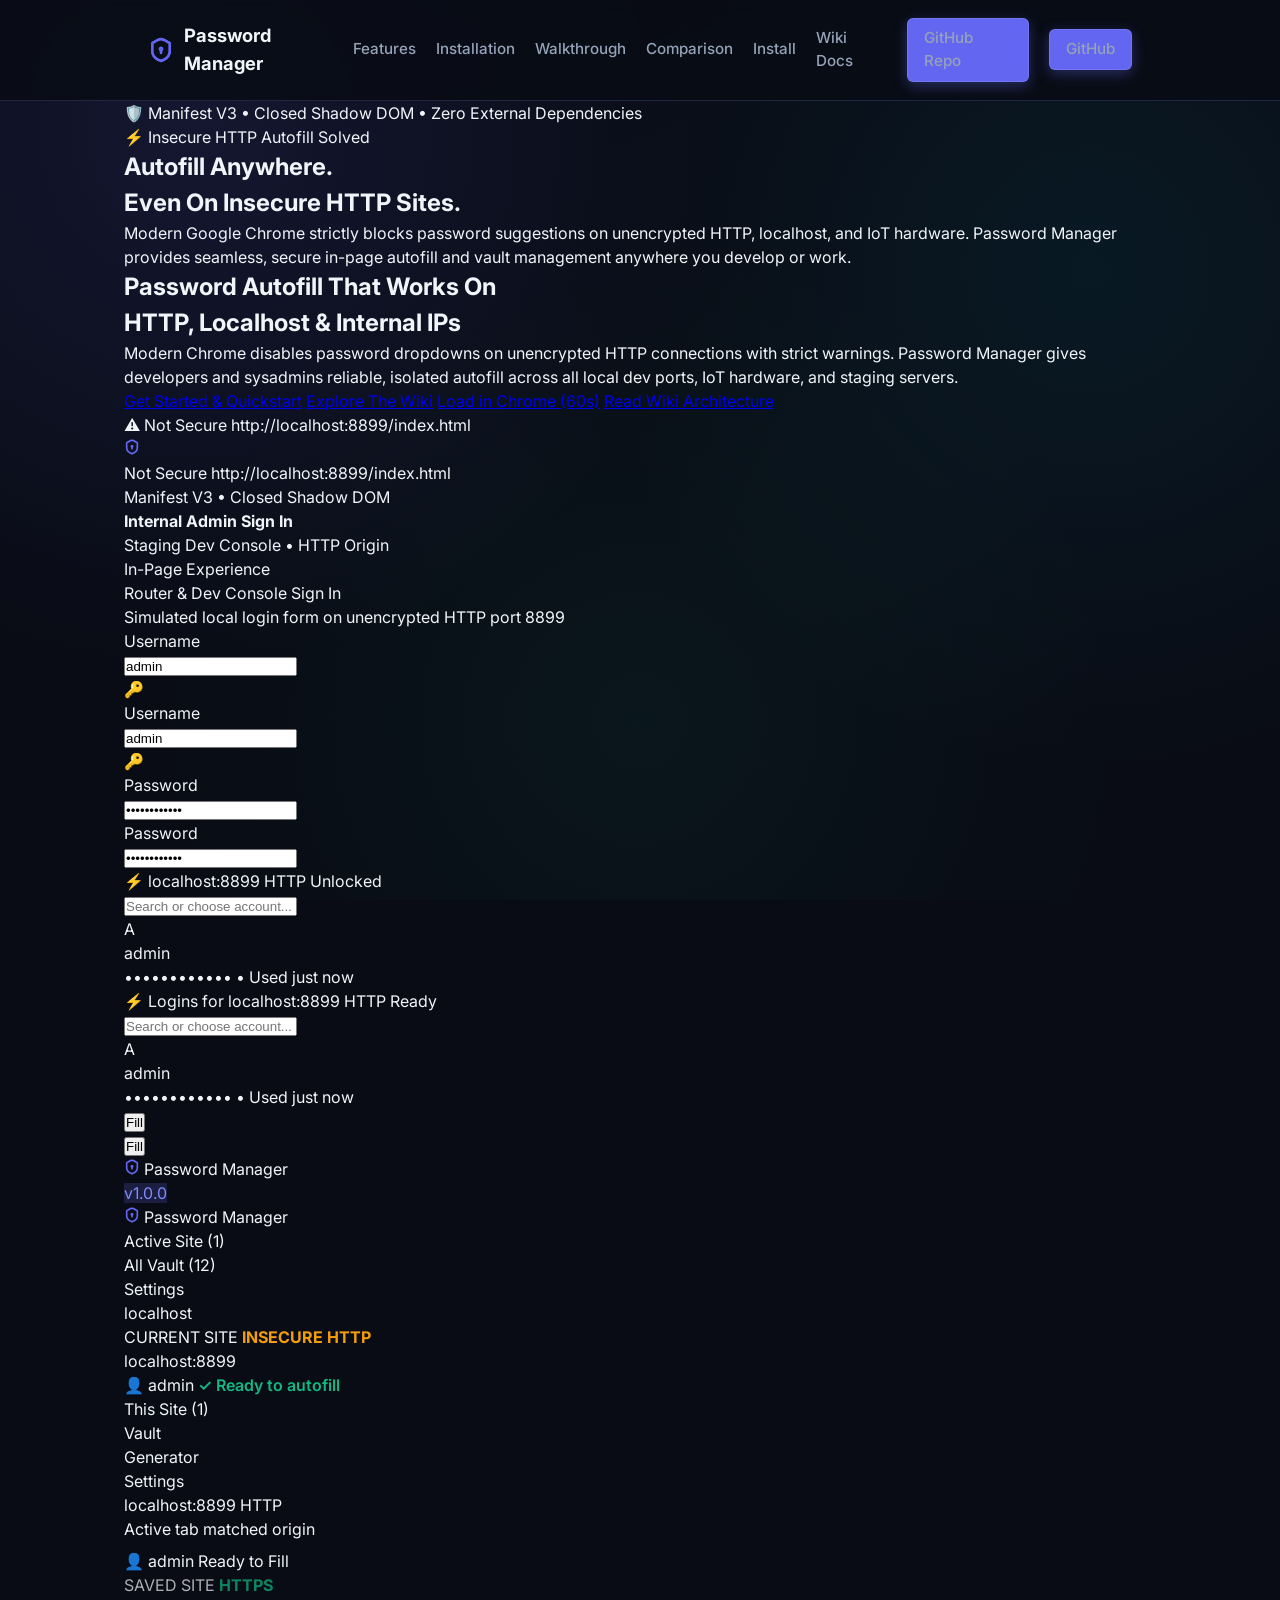
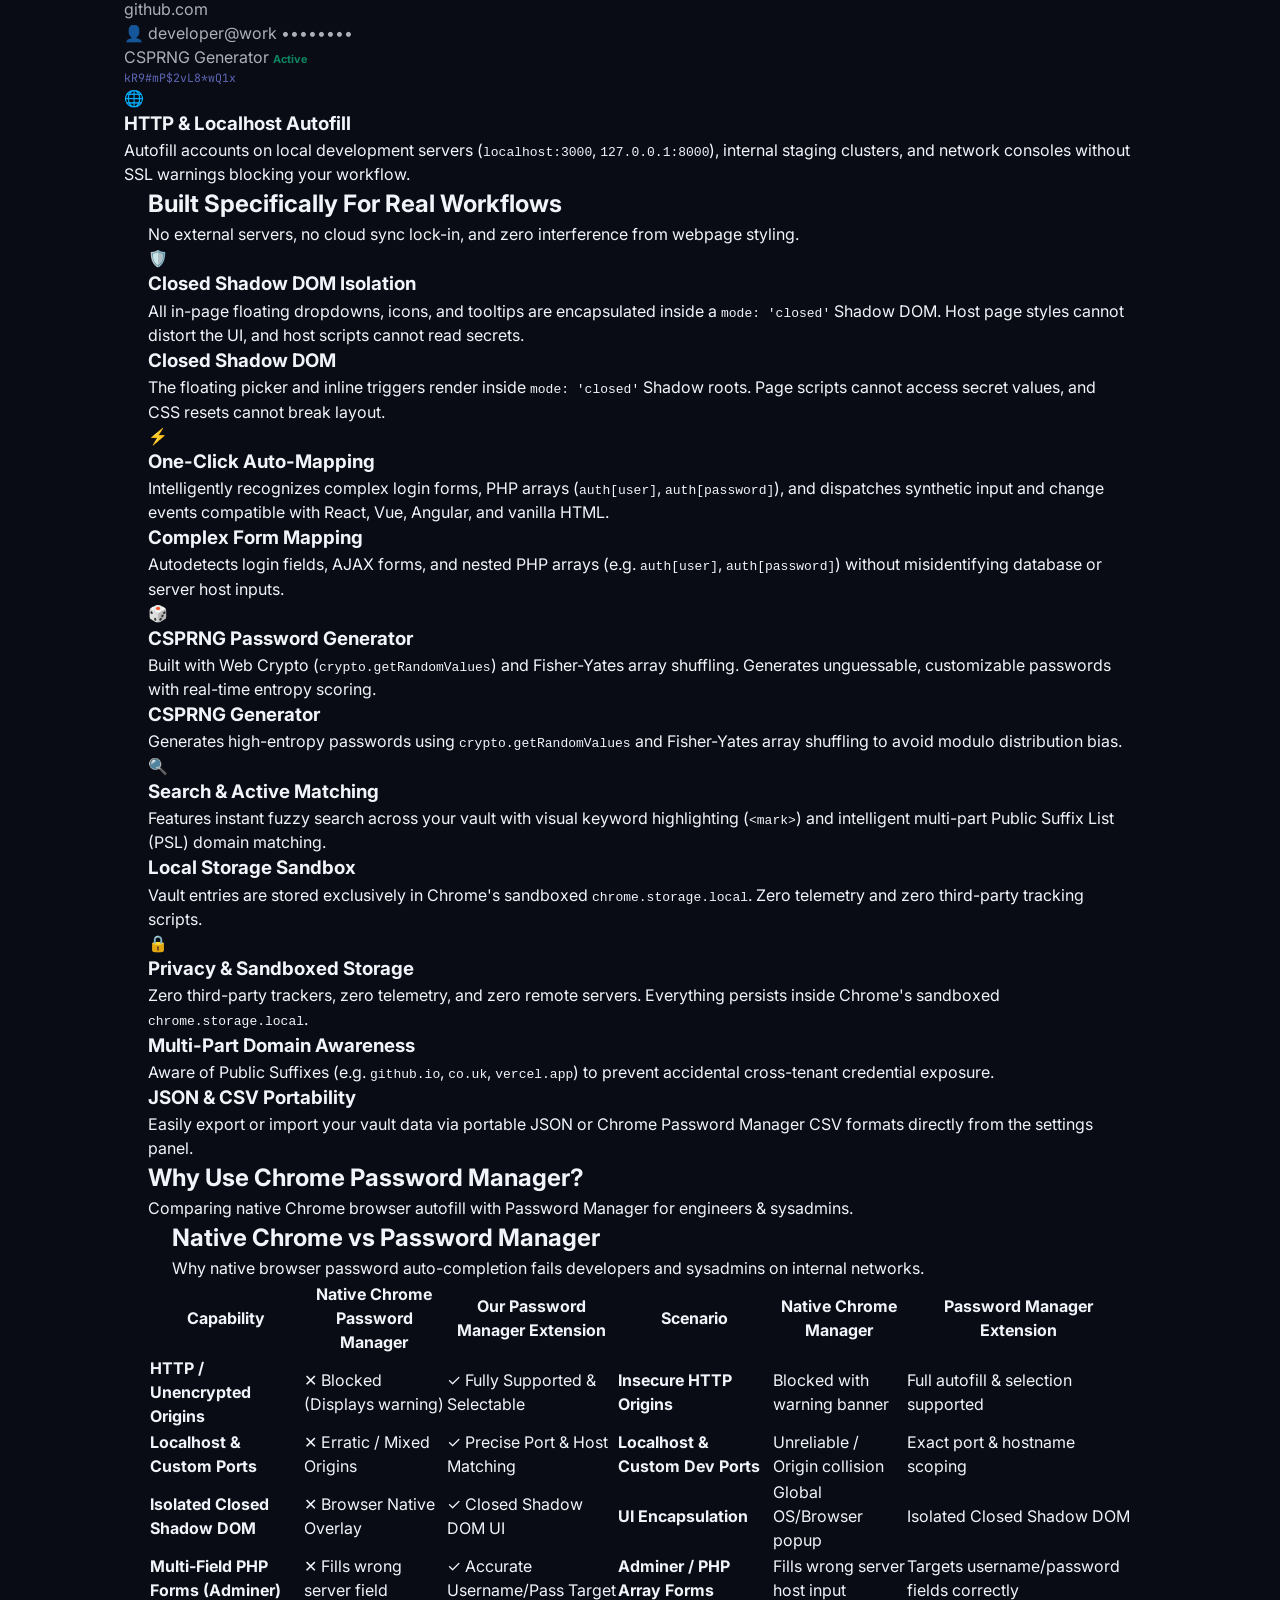
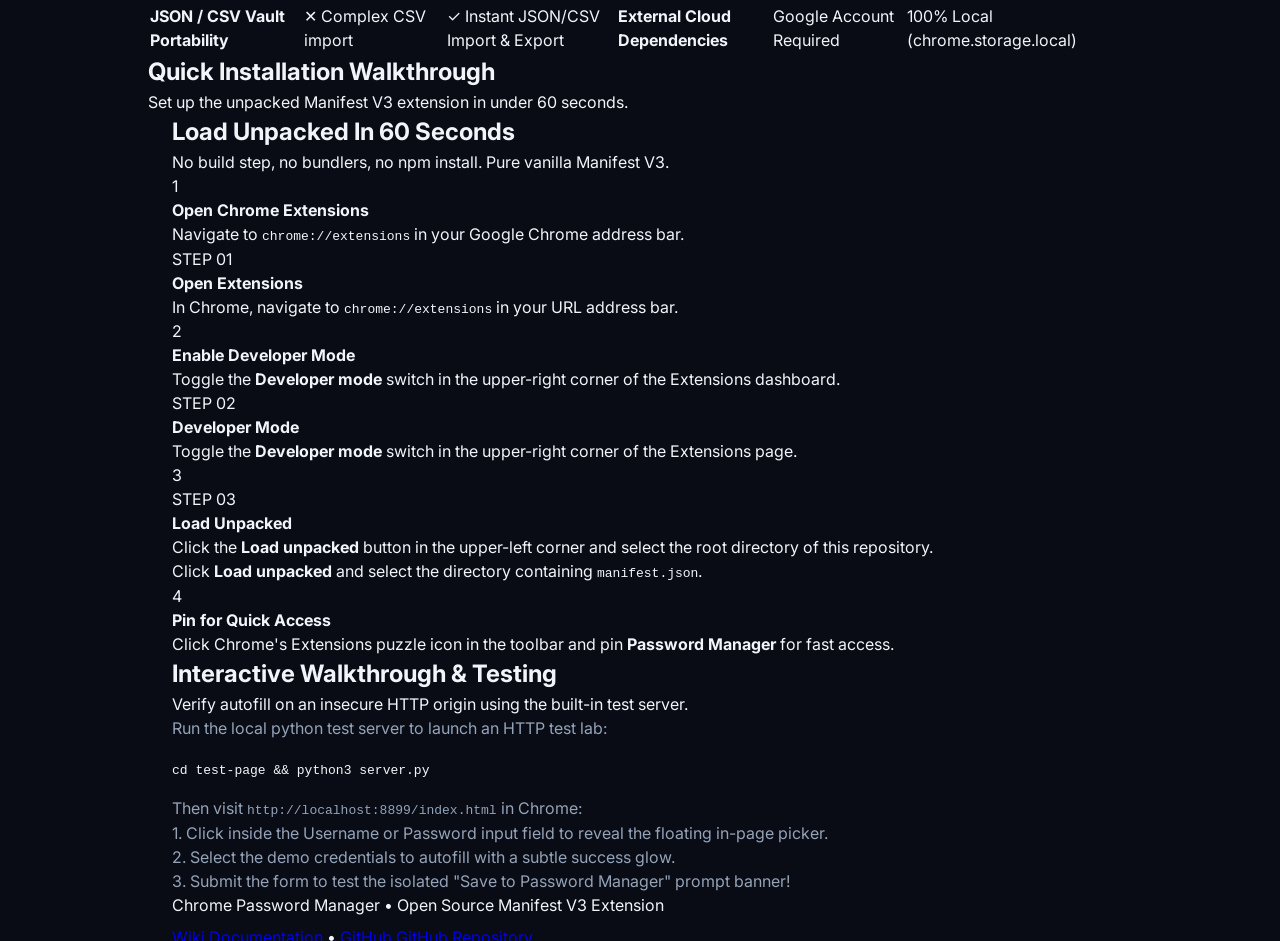
==== commit 8fe31900: "refactor: redesign documentation landing page styling and layout" ====
--- a/docs/index.html
+++ b/docs/index.html
@@ -1,15 +1,30 @@
 <!DOCTYPE html>
 <html lang="en">
+
 <head>
   <meta charset="UTF-8">
   <meta name="viewport" content="width=device-width, initial-scale=1.0">
+  <title>Chrome Password Manager — Modern, Lightweight & HTTP-Ready</title>
   <title>Chrome Password Manager — Secure Autofill for HTTP & Localhost</title>
   <link rel="icon" type="image/png" href="assets/icons/icon48.png">
   <link rel="preconnect" href="https://fonts.googleapis.com">
   <link rel="preconnect" href="https://fonts.gstatic.com" crossorigin>
-  <link href="https://fonts.googleapis.com/css2?family=Inter:wght@400;500;600;700&family=JetBrains+Mono:wght@400;500&display=swap" rel="stylesheet">
+  <link
+    href="https://fonts.googleapis.com/css2?family=Plus+Jakarta+Sans:wght@400;500;600;700;800&family=JetBrains+Mono:wght@400;500;600&display=swap"
+    rel="stylesheet">
+  <link
+    href="https://fonts.googleapis.com/css2?family=Inter:wght@400;500;600;700&family=JetBrains+Mono:wght@400;500&display=swap"
+    rel="stylesheet">
   <style>
     :root {
+      --bg: #0b0f19;
+      --card-bg: rgba(18, 24, 38, 0.7);
+      --card-border: rgba(255, 255, 255, 0.08);
+      --accent-indigo: #6366f1;
+      --accent-cyan: #06b6d4;
+      --accent-amber: #f59e0b;
+      --accent-emerald: #10b981;
+      --text: #f8fafc;
       --bg: #090c15;
       --card-bg: #0f1422;
       --card-border: #1e2640;
@@ -17,6 +32,7 @@
       --text: #f1f5f9;
       --text-muted: #94a3b8;
       --text-sub: #64748b;
+      --glow: rgba(99, 102, 241, 0.25);
       --primary: #6366f1;
       --primary-hover: #4f46e5;
       --amber: #f59e0b;
@@ -33,884 +49,1697 @@
     }
 
     body {
+      font-family: 'Plus Jakarta Sans', -apple-system, BlinkMacSystemFont, sans-serif;
+      background-color: var(--bg);
       font-family: 'Inter', -apple-system, BlinkMacSystemFont, sans-serif;
       background: var(--bg);
       color: var(--text);
+      line-height: 1.6;
       line-height: 1.5;
       -webkit-font-smoothing: antialiased;
       overflow-x: hidden;
+      background-image:
+        radial-gradient(circle at 15% 15%, rgba(99, 102, 241, 0.12) 0%, transparent 40%),
+        radial-gradient(circle at 85% 30%, rgba(6, 182, 212, 0.08) 0%, transparent 40%),
+        radial-gradient(circle at 50% 80%, rgba(16, 185, 129, 0.06) 0%, transparent 50%);
+      background-attachment: fixed;
     }
 
+    /* Container */
     .container {
+      max-width: 1140px;
       max-width: 1080px;
       margin: 0 auto;
       padding: 0 24px;
     }
 
+    /* Header */
     /* Minimal Navbar */
     header {
+      padding: 24px 0;
       padding: 18px 0;
       border-bottom: 1px solid var(--card-border);
+      backdrop-filter: blur(12px);
       position: sticky;
       top: 0;
       z-index: 100;
+      background: rgba(11, 15, 25, 0.8);
       background: rgba(9, 12, 21, 0.85);
       backdrop-filter: blur(8px);
     }
-    .nav-inner {
-      display: flex;
-      justify-content: space-between;
-      align-items: center;
-    }
-    .brand {
-      display: flex;
-      align-items: center;
-      gap: 10px;
-      font-weight: 700;
-      font-size: 1.05rem;
-      text-decoration: none;
-      color: var(--text);
-    }
-    .brand img {
-      width: 26px;
-      height: 26px;
-      border-radius: 6px;
-    }
-    .nav-links {
-      display: flex;
-      align-items: center;
-      gap: 20px;
-    }
-    .nav-links a {
-      color: var(--text-muted);
-      text-decoration: none;
-      font-size: 0.9rem;
-      font-weight: 500;
-      transition: color 0.15s;
-    }
-    .nav-links a:hover {
-      color: var(--text);
-    }
-    .btn {
-      display: inline-flex;
-      align-items: center;
-      gap: 8px;
-      background: var(--primary);
-      color: #fff;
-      padding: 8px 16px;
-      border-radius: 6px;
-      text-decoration: none;
-      font-weight: 600;
-      font-size: 0.88rem;
-      border: 1px solid rgba(255, 255, 255, 0.1);
-      transition: background 0.15s;
-    }
-    .btn:hover {
-      background: var(--primary-hover);
-    }
-    .btn-secondary {
-      background: #172033;
-      color: var(--text);
-      border: 1px solid var(--card-border);
-    }
-    .btn-secondary:hover {
-      background: #1f2b45;
-    }
-
-    /* Hero */
-    .hero {
-      padding: 70px 0 50px;
-      text-align: center;
-    }
-    .hero-badge {
-      display: inline-flex;
-      align-items: center;
-      gap: 8px;
-      padding: 4px 12px;
-      border-radius: 100px;
-      background: var(--amber-bg);
-      border: 1px solid rgba(245, 158, 11, 0.25);
-      color: #fbbf24;
-      font-size: 0.8rem;
-      font-weight: 600;
-      margin-bottom: 24px;
-    }
-    .hero h1 {
-      font-size: 2.75rem;
-      font-weight: 700;
-      letter-spacing: -0.03em;
-      line-height: 1.2;
-      margin-bottom: 16px;
-    }
-    .hero h1 span {
-      color: #818cf8;
-    }
-    .hero p {
-      color: var(--text-muted);
-      font-size: 1.1rem;
-      max-width: 620px;
-      margin: 0 auto 30px;
-      line-height: 1.6;
-    }
-    .hero-actions {
-      display: flex;
-      justify-content: center;
-      gap: 12px;
-      margin-bottom: 45px;
-    }
-
-    /* Authentic Workspace Split Mockup */
-    .showcase-stage {
-      background: #0a0e1a;
-      border: 1px solid var(--card-border);
-      border-radius: 12px;
-      padding: 24px;
-      margin: 0 auto 60px;
-      box-shadow: 0 20px 50px -10px rgba(0,0,0,0.5);
-    }
-    .stage-header {
-      display: flex;
-      align-items: center;
-      justify-content: space-between;
-      border-bottom: 1px solid var(--card-border);
-      padding-bottom: 16px;
-      margin-bottom: 24px;
-      font-size: 0.85rem;
-      color: var(--text-sub);
-    }
-    .stage-dots {
-      display: flex;
-      gap: 6px;
-    }
-    .stage-dot {
-      width: 10px;
-      height: 10px;
-      border-radius: 50%;
-      background: #252e48;
-    }
-    .stage-address {
-      display: flex;
-      align-items: center;
-      gap: 8px;
-      background: #111726;
-      border: 1px solid var(--card-border);
-      border-radius: 6px;
-      padding: 4px 12px;
-      font-family: var(--mono);
-      font-size: 0.78rem;
-      color: #cbd5e1;
-    }
-    .badge-insecure {
-      background: var(--amber-bg);
-      color: var(--amber);
-      padding: 1px 6px;
-      border-radius: 4px;
-      font-weight: 600;
-      font-size: 0.68rem;
-    }
-
-    .stage-body {
-      display: grid;
-      grid-template-columns: 1.15fr 0.85fr;
-      gap: 24px;
-      align-items: start;
-    }
-
-    /* Left pane: In-Page Experience */
-    .pane-card {
-      background: #0f1524;
-      border: 1px solid var(--card-border);
-      border-radius: 8px;
-      padding: 24px;
-      text-align: left;
-      position: relative;
-    }
-    .pane-label {
-      font-size: 0.72rem;
-      text-transform: uppercase;
-      letter-spacing: 0.08em;
-      color: var(--text-sub);
-      font-weight: 700;
-      margin-bottom: 14px;
-    }
-    .pane-title {
-      font-size: 1.1rem;
-      font-weight: 600;
-      margin-bottom: 4px;
-    }
-    .pane-desc {
-      font-size: 0.82rem;
-      color: var(--text-muted);
-      margin-bottom: 20px;
-    }
-
-    .mock-form-group {
-      margin-bottom: 14px;
-      position: relative;
-    }
-    .mock-form-label {
-      display: block;
-      font-size: 0.75rem;
-      font-weight: 600;
-      color: var(--text-muted);
-      margin-bottom: 4px;
-    }
-    .mock-field-wrap {
-      position: relative;
-    }
-    .mock-input {
-      width: 100%;
-      background: #172033;
-      border: 1px solid #2e3a5f;
-      border-radius: 6px;
-      padding: 8px 12px;
-      color: #fff;
-      font-size: 0.88rem;
-      font-family: inherit;
-    }
-    .mock-input.focus-ring {
-      border-color: #6366f1;
-      outline: none;
-      box-shadow: 0 0 0 2px rgba(99, 102, 241, 0.25);
-    }
-    .mock-key-badge {
-      position: absolute;
-      right: 8px;
-      top: 50%;
-      transform: translateY(-50%);
-      width: 20px;
-      height: 20px;
-      border-radius: 4px;
-      background: #6366f1;
-      color: #fff;
-      display: flex;
-      align-items: center;
-      justify-content: center;
-      font-size: 11px;
-    }
-
-    /* Floating In-Page Dropdown */
-    .mock-floating-menu {
-      margin-top: 8px;
-      background: #0f1629;
-      border: 1px solid #3b4874;
-      border-radius: 8px;
-      overflow: hidden;
-      box-shadow: 0 10px 30px rgba(0, 0, 0, 0.6);
-    }
-    .menu-header {
-      padding: 8px 12px;
-      background: #162039;
-      border-bottom: 1px solid #283556;
-      display: flex;
-      align-items: center;
-      justify-content: space-between;
-      font-size: 0.75rem;
-    }
-    .menu-header-site {
-      font-weight: 600;
-      color: #cbd5e1;
-    }
-    .menu-header-badge {
-      background: rgba(16, 185, 129, 0.15);
-      color: #10b981;
-      padding: 1px 6px;
-      border-radius: 4px;
-      font-weight: 700;
-      font-size: 0.65rem;
-    }
-    .menu-search {
-      padding: 6px 10px;
-      border-bottom: 1px solid #1e2946;
-    }
-    .menu-search input {
-      width: 100%;
-      background: #0b101e;
-      border: 1px solid #222e4c;
-      border-radius: 4px;
-      padding: 4px 8px;
-      font-size: 0.75rem;
-      color: #94a3b8;
-    }
-    .menu-row {
-      padding: 10px 12px;
-      display: flex;
-      align-items: center;
-      justify-content: space-between;
-      background: rgba(99, 102, 241, 0.08);
-      border-bottom: 1px solid #1a243d;
-    }
-    .row-meta {
-      display: flex;
-      align-items: center;
-      gap: 10px;
-    }
-    .row-avatar {
-      width: 24px;
-      height: 24px;
-      border-radius: 4px;
-      background: #4f46e5;
-      color: white;
-      font-size: 0.75rem;
-      font-weight: 700;
-      display: flex;
-      align-items: center;
-      justify-content: center;
-    }
-    .row-user {
-      font-size: 0.82rem;
-      font-weight: 600;
-      color: #fff;
-    }
-    .row-pass {
-      font-size: 0.7rem;
-      color: #94a3b8;
-    }
-    .btn-fill {
-      background: #10b981;
-      color: #fff;
-      border: none;
-      padding: 4px 10px;
-      border-radius: 4px;
-      font-size: 0.75rem;
-      font-weight: 600;
-      cursor: pointer;
-    }
-
-    /* Right pane: Actual Extension Popup Replica */
-    .mock-popup-container {
-      background: #0c0f17;
-      border: 1px solid #232d48;
-      border-radius: 8px;
-      overflow: hidden;
-      text-align: left;
-      box-shadow: 0 10px 30px rgba(0, 0, 0, 0.5);
-    }
-    .popup-top {
-      background: #121826;
-      border-bottom: 1px solid #1d273f;
-      padding: 10px 14px;
-      display: flex;
-      align-items: center;
-      justify-content: space-between;
-    }
-    .popup-brand {
-      display: flex;
-      align-items: center;
-      gap: 8px;
-      font-size: 0.85rem;
-      font-weight: 700;
-    }
-    .popup-site-chip {
-      background: var(--amber-bg);
-      color: var(--amber);
-      padding: 2px 8px;
-      border-radius: 100px;
-      font-size: 0.68rem;
-      font-weight: 600;
-      display: flex;
-      align-items: center;
-      gap: 4px;
-    }
-    .dot-amber {
-      width: 6px;
-      height: 6px;
-      border-radius: 50%;
-      background: var(--amber);
-    }
-
-    .popup-tabs {
-      display: flex;
-      background: #0f1422;
-      border-bottom: 1px solid #1d273f;
-    }
-    .popup-tab {
-      flex: 1;
-      text-align: center;
-      padding: 8px 4px;
-      font-size: 0.76rem;
-      color: var(--text-sub);
-      font-weight: 600;
-      border-bottom: 2px solid transparent;
-    }
-    .popup-tab.active {
-      color: #818cf8;
-      border-color: #6366f1;
-      background: rgba(99, 102, 241, 0.05);
-    }
-
-    .popup-body {
-      padding: 14px;
-    }
-    .popup-card {
-      background: #151c2c;
-      border: 1px solid #222d45;
-      border-radius: 6px;
-      padding: 10px 12px;
-      margin-bottom: 10px;
-    }
-    .popup-card-header {
-      display: flex;
-      justify-content: space-between;
-      align-items: center;
-      margin-bottom: 6px;
-    }
-    .popup-card-title {
-      font-size: 0.86rem;
-      font-weight: 600;
-      color: #fff;
-    }
-    .popup-card-sub {
-      font-size: 0.72rem;
-      color: var(--text-sub);
-      font-family: var(--mono);
-    }
-    .popup-card-item {
-      background: #1a2336;
-      border-radius: 4px;
-      padding: 6px 10px;
-      display: flex;
-      justify-content: space-between;
-      align-items: center;
-      font-size: 0.78rem;
-    }
-    .popup-item-user {
-      color: #e2e8f0;
-      font-weight: 500;
-    }
-    .popup-item-tag {
-      color: #10b981;
-      font-size: 0.72rem;
-      font-weight: 600;
-    }
-
-    /* Features 3-Column */
-    .features-section {
-      padding: 40px 0 60px;
-      border-top: 1px solid var(--card-border);
-    }
-    .section-head {
-      margin-bottom: 36px;
-      text-align: left;
-    }
-    .section-head h2 {
-      font-size: 1.75rem;
-      font-weight: 700;
-      letter-spacing: -0.02em;
-      margin-bottom: 6px;
-    }
-    .section-head p {
-      color: var(--text-muted);
-      font-size: 0.95rem;
-    }
-
-    .features-grid {
-      display: grid;
-      grid-template-columns: repeat(3, 1fr);
-      gap: 20px;
-    }
-    .feature-item {
-      background: var(--card-bg);
-      border: 1px solid var(--card-border);
-      border-radius: 8px;
-      padding: 24px;
-      text-align: left;
-    }
-    .feature-item h3 {
-      font-size: 1rem;
-      font-weight: 600;
-      margin-bottom: 8px;
-      color: #fff;
-    }
-    .feature-item p {
-      font-size: 0.88rem;
-      color: var(--text-muted);
-      line-height: 1.6;
-    }
-
-    /* Comparison Table Clean */
-    .comparison-section {
-      padding: 40px 0 60px;
-      border-top: 1px solid var(--card-border);
-    }
-    .table-clean {
-      width: 100%;
-      border-collapse: collapse;
-      text-align: left;
-      font-size: 0.9rem;
-      background: var(--card-bg);
-      border: 1px solid var(--card-border);
-      border-radius: 8px;
-      overflow: hidden;
-    }
-    .table-clean th, .table-clean td {
-      padding: 14px 20px;
-      border-bottom: 1px solid var(--card-border);
-    }
-    .table-clean th {
-      background: #121828;
-      color: var(--text-sub);
-      font-size: 0.78rem;
-      text-transform: uppercase;
-      letter-spacing: 0.06em;
-      font-weight: 700;
-    }
-    .table-clean tr:last-child td {
-      border-bottom: none;
-    }
-    .status-ok {
-      color: var(--emerald);
-      font-weight: 600;
-    }
-    .status-fail {
-      color: #ef4444;
-      font-weight: 500;
-    }
-
-    /* Quick Install */
-    .install-section {
-      padding: 40px 0 70px;
-      border-top: 1px solid var(--card-border);
-    }
-    .steps-row {
-      display: grid;
-      grid-template-columns: repeat(3, 1fr);
-      gap: 16px;
-      margin-top: 24px;
-      text-align: left;
-    }
-    .step-card {
-      background: var(--card-bg);
-      border: 1px solid var(--card-border);
-      border-radius: 8px;
-      padding: 20px;
-    }
-    .step-badge {
-      font-size: 0.72rem;
-      font-weight: 700;
-      color: #818cf8;
-      margin-bottom: 10px;
-      display: inline-block;
-      font-family: var(--mono);
-    }
-    .step-card h4 {
-      font-size: 0.98rem;
-      font-weight: 600;
-      margin-bottom: 6px;
-    }
-    .step-card p {
-      font-size: 0.85rem;
-      color: var(--text-muted);
-      line-height: 1.5;
-    }
-    .step-card code {
-      font-family: var(--mono);
-      background: #172033;
-      padding: 2px 6px;
-      border-radius: 4px;
-      font-size: 0.8rem;
-      color: #cbd5e1;
-    }
-
-    /* Footer */
-    footer {
-      border-top: 1px solid var(--card-border);
-      padding: 30px 0;
-      color: var(--text-sub);
-      font-size: 0.85rem;
-      text-align: center;
-    }
-    footer a {
-      color: var(--text-muted);
-      text-decoration: none;
-    }
-    footer a:hover {
-      color: #fff;
-    }
-
-    @media (max-width: 860px) {
-      .stage-body {
-        grid-template-columns: 1fr;
+
+    .nav-wrap {
+      .nav-inner {
+        display: flex;
+        justify-content: space-between;
+        align-items: center;
       }
-      .features-grid, .steps-row {
-        grid-template-columns: 1fr;
+
+      .brand {
+        display: flex;
+        align-items: center;
+        gap: 12px;
+        gap: 10px;
+        font-weight: 700;
+        font-size: 1.05rem;
+        text-decoration: none;
+        color: var(--text);
+        font-weight: 700;
+        font-size: 1.15rem;
       }
-      .hero h1 {
-        font-size: 2.2rem;
+
+      .brand img {
+        width: 32px;
+        height: 32px;
+        border-radius: 8px;
+        width: 26px;
+        height: 26px;
+        border-radius: 6px;
       }
-    }
+
+      .nav-links {
+        display: flex;
+        align-items: center;
+        gap: 20px;
+      }
+
+      .nav-links a {
+        color: var(--text-muted);
+        text-decoration: none;
+        font-size: 0.9rem;
+        font-weight: 500;
+        font-size: 0.95rem;
+        transition: color 0.2s;
+        transition: color 0.15s;
+      }
+
+      .nav-links a:hover {
+        color: var(--text);
+      }
+
+      .btn {
+        display: inline-flex;
+        align-items: center;
+        gap: 8px;
+        background: linear-gradient(135deg, #6366f1, #4f46e5);
+        background: var(--primary);
+        color: #fff;
+        padding: 9px 18px;
+        border-radius: 8px;
+        padding: 8px 16px;
+        border-radius: 6px;
+        text-decoration: none;
+        font-weight: 600;
+        font-size: 0.9rem;
+        box-shadow: 0 4px 14px rgba(99, 102, 241, 0.35);
+        transition: all 0.2s ease;
+        border: 1px solid rgba(255, 255, 255, 0.15);
+        font-size: 0.88rem;
+        border: 1px solid rgba(255, 255, 255, 0.1);
+        transition: background 0.15s;
+      }
+
+      .btn:hover {
+        transform: translateY(-1px);
+        box-shadow: 0 6px 20px rgba(99, 102, 241, 0.45);
+        background: var(--primary-hover);
+      }
+
+      .btn-secondary {
+        background: rgba(255, 255, 255, 0.05);
+        background: #172033;
+        color: var(--text);
+        box-shadow: none;
+        border: 1px solid var(--card-border);
+      }
+
+      .btn-secondary:hover {
+        background: rgba(255, 255, 255, 0.1);
+        box-shadow: 0 4px 12px rgba(0, 0, 0, 0.3);
+        background: #1f2b45;
+      }
+
+      /* Hero Section */
+      /* Hero */
+      .hero {
+        padding: 90px 0 60px;
+        padding: 70px 0 50px;
+        text-align: center;
+        position: relative;
+      }
+
+      .badge-pill {
+        .hero-badge {
+          display: inline-flex;
+          align-items: center;
+          gap: 8px;
+          padding: 6px 14px;
+          border-radius: 999px;
+          background: rgba(99, 102, 241, 0.12);
+          border: 1px solid rgba(99, 102, 241, 0.3);
+          color: #a5b4fc;
+          font-size: 0.85rem;
+          padding: 4px 12px;
+          border-radius: 100px;
+          background: var(--amber-bg);
+          border: 1px solid rgba(245, 158, 11, 0.25);
+          color: #fbbf24;
+          font-size: 0.8rem;
+          font-weight: 600;
+          margin-bottom: 24px;
+        }
+
+        .hero h1 {
+          font-size: 3.25rem;
+          font-weight: 800;
+          line-height: 1.15;
+          letter-spacing: -0.02em;
+          margin-bottom: 20px;
+          background: linear-gradient(180deg, #ffffff 0%, #cbd5e1 100%);
+          -webkit-background-clip: text;
+          -webkit-text-fill-color: transparent;
+          font-size: 2.75rem;
+          font-weight: 700;
+          letter-spacing: -0.03em;
+          line-height: 1.2;
+          margin-bottom: 16px;
+        }
+
+        .hero h1 span.gradient {
+          background: linear-gradient(135deg, #818cf8 0%, #38bdf8 100%);
+          -webkit-background-clip: text;
+          -webkit-text-fill-color: transparent;
+
+          .hero h1 span {
+            color: #818cf8;
+          }
+
+          .hero p {
+            font-size: 1.2rem;
+            color: var(--text-muted);
+            max-width: 680px;
+            margin: 0 auto 36px;
+            font-size: 1.1rem;
+            max-width: 620px;
+            margin: 0 auto 30px;
+            line-height: 1.6;
+          }
+
+          .hero-actions {
+            display: flex;
+            justify-content: center;
+            gap: 16px;
+            margin-bottom: 60px;
+            gap: 12px;
+            margin-bottom: 45px;
+          }
+
+          /* Mockup Showcase */
+          .mockup-container {
+            max-width: 960px;
+            margin: 0 auto 50px;
+            perspective: 1000px;
+
+            /* Authentic Workspace Split Mockup */
+            .showcase-stage {
+              background: #0a0e1a;
+              border: 1px solid var(--card-border);
+              border-radius: 12px;
+              padding: 24px;
+              margin: 0 auto 60px;
+              box-shadow: 0 20px 50px -10px rgba(0, 0, 0, 0.5);
+            }
+
+            .browser-frame {
+              background: #0f172a;
+              border: 1px solid rgba(255, 255, 255, 0.12);
+              border-radius: 14px;
+              overflow: hidden;
+              box-shadow: 0 25px 60px -15px rgba(0, 0, 0, 0.7), 0 0 30px rgba(99, 102, 241, 0.2);
+            }
+
+            .browser-bar {
+              background: #1e293b;
+              padding: 12px 18px;
+
+              .stage-header {
+                display: flex;
+                align-items: center;
+                gap: 16px;
+                border-bottom: 1px solid rgba(255, 255, 255, 0.08);
+                justify-content: space-between;
+                border-bottom: 1px solid var(--card-border);
+                padding-bottom: 16px;
+                margin-bottom: 24px;
+                font-size: 0.85rem;
+                color: var(--text-sub);
+              }
+
+              .browser-dots {
+                .stage-dots {
+                  display: flex;
+                  gap: 7px;
+                  gap: 6px;
+                }
+
+                .dot {
+                  width: 11px;
+                  height: 11px;
+
+                  .stage-dot {
+                    width: 10px;
+                    height: 10px;
+                    border-radius: 50%;
+                    background: #252e48;
+                  }
+
+                  .dot.red {
+                    background: #ef4444;
+                  }
+
+                  .dot.yellow {
+                    background: #f59e0b;
+                  }
+
+                  .dot.green {
+                    background: #10b981;
+                  }
+
+                  .browser-url-bar {
+                    flex: 1;
+                    background: #0b1329;
+                    border: 1px solid rgba(255, 255, 255, 0.08);
+                    border-radius: 8px;
+                    padding: 6px 14px;
+
+                    .stage-address {
+                      display: flex;
+                      align-items: center;
+                      gap: 8px;
+                      font-family: 'JetBrains Mono', monospace;
+                      font-size: 0.82rem;
+                      color: #94a3b8;
+                      background: #111726;
+                      border: 1px solid var(--card-border);
+                      border-radius: 6px;
+                      padding: 4px 12px;
+                      font-family: var(--mono);
+                      font-size: 0.78rem;
+                      color: #cbd5e1;
+                    }
+
+                    .browser-url-bar .insecure-tag {
+                      background: rgba(245, 158, 11, 0.2);
+                      color: #fbbf24;
+                      font-size: 0.68rem;
+                      padding: 2px 6px;
+
+                      .badge-insecure {
+                        background: var(--amber-bg);
+                        color: var(--amber);
+                        padding: 1px 6px;
+                        border-radius: 4px;
+                        font-weight: 600;
+                        letter-spacing: 0.04em;
+                        font-size: 0.68rem;
+                      }
+
+                      .browser-url-bar .url-text {
+                        color: #cbd5e1;
+                      }
+
+                      .browser-ext-icon {
+                        width: 24px;
+                        height: 24px;
+                        border-radius: 4px;
+                        background: rgba(99, 102, 241, 0.2);
+                        display: flex;
+                        align-items: center;
+                        justify-content: center;
+                      }
+
+                      .browser-ext-icon img {
+                        width: 16px;
+                        height: 16px;
+                      }
+
+                      .browser-content {
+                        background: #090e1a;
+                        padding: 40px;
+                        min-height: 440px;
+                        position: relative;
+                        display: flex;
+                        justify-content: center;
+                        align-items: flex-start;
+                        gap: 30px;
+                        background-image: radial-gradient(rgba(255, 255, 255, 0.03) 1px, transparent 1px);
+                        background-size: 20px 20px;
+
+                        .stage-body {
+                          display: grid;
+                          grid-template-columns: 1.15fr 0.85fr;
+                          gap: 24px;
+                          align-items: start;
+                        }
+
+                        /* Simulated In-Page Form */
+                        .mock-page-form {
+                          background: #111827;
+                          border: 1px solid rgba(255, 255, 255, 0.08);
+                          border-radius: 12px;
+                          padding: 24px 28px;
+                          width: 380px;
+
+                          /* Left pane: In-Page Experience */
+                          .pane-card {
+                            background: #0f1524;
+                            border: 1px solid var(--card-border);
+                            border-radius: 8px;
+                            padding: 24px;
+                            text-align: left;
+                            position: relative;
+                          }
+
+                          .mock-page-form h4 {
+                            font-size: 1.15rem;
+                            margin-bottom: 6px;
+                            color: #f3f4f6;
+
+                            .pane-label {
+                              font-size: 0.72rem;
+                              text-transform: uppercase;
+                              letter-spacing: 0.08em;
+                              color: var(--text-sub);
+                              font-weight: 700;
+                              margin-bottom: 14px;
+                            }
+
+                            .mock-page-form p {
+                              .pane-title {
+                                font-size: 1.1rem;
+                                font-weight: 600;
+                                margin-bottom: 4px;
+                              }
+
+                              .pane-desc {
+                                font-size: 0.82rem;
+                                color: #9ca3af;
+                                color: var(--text-muted);
+                                margin-bottom: 20px;
+                              }
+
+                              .mock-field {
+                                margin-bottom: 16px;
+
+                                .mock-form-group {
+                                  margin-bottom: 14px;
+                                  position: relative;
+                                }
+
+                                .mock-field label {
+                                  .mock-form-label {
+                                    display: block;
+                                    font-size: 0.78rem;
+                                    color: #9ca3af;
+                                    margin-bottom: 6px;
+                                    font-size: 0.75rem;
+                                    font-weight: 600;
+                                    text-transform: uppercase;
+                                    letter-spacing: 0.05em;
+                                    color: var(--text-muted);
+                                    margin-bottom: 4px;
+                                  }
+
+                                  .mock-input-wrap {
+                                    .mock-field-wrap {
+                                      position: relative;
+                                    }
+
+                                    .mock-input {
+                                      width: 100%;
+                                      background: #1f2937;
+                                      border: 1px solid rgba(255, 255, 255, 0.12);
+                                      border-radius: 8px;
+                                      padding: 9px 12px;
+                                      color: #f9fafb;
+                                      font-size: 0.9rem;
+                                      outline: none;
+                                      box-sizing: border-box;
+                                      background: #172033;
+                                      border: 1px solid #2e3a5f;
+                                      border-radius: 6px;
+                                      padding: 8px 12px;
+                                      color: #fff;
+                                      font-size: 0.88rem;
+                                      font-family: inherit;
+                                    }
+
+                                    .mock-input.active-field {
+                                      .mock-input.focus-ring {
+                                        border-color: #6366f1;
+                                        box-shadow: 0 0 0 3px rgba(99, 102, 241, 0.2);
+                                        outline: none;
+                                        box-shadow: 0 0 0 2px rgba(99, 102, 241, 0.25);
+                                      }
+
+                                      .mock-inline-key {
+                                        .mock-key-badge {
+                                          position: absolute;
+                                          right: 10px;
+                                          right: 8px;
+                                          top: 50%;
+                                          transform: translateY(-50%);
+                                          width: 22px;
+                                          height: 22px;
+                                          background: linear-gradient(135deg, #6366f1, #4f46e5);
+                                          border-radius: 5px;
+                                          width: 20px;
+                                          height: 20px;
+                                          border-radius: 4px;
+                                          background: #6366f1;
+                                          color: #fff;
+                                          display: flex;
+                                          align-items: center;
+                                          justify-content: center;
+                                          color: white;
+                                          font-size: 11px;
+                                          box-shadow: 0 2px 6px rgba(99, 102, 241, 0.4);
+                                        }
+
+                                        /* Floating In-Page Picker Mockup */
+                                        .mock-floating-picker {
+                                          position: absolute;
+                                          top: 195px;
+                                          left: 28px;
+                                          width: 324px;
+                                          background: rgba(15, 23, 42, 0.96);
+                                          backdrop-filter: blur(16px);
+                                          border: 1px solid rgba(99, 102, 241, 0.4);
+                                          border-radius: 12px;
+                                          box-shadow: 0 14px 40px -6px rgba(0, 0, 0, 0.8), 0 0 20px rgba(99, 102, 241, 0.25);
+                                          z-index: 20;
+
+                                          /* Floating In-Page Dropdown */
+                                          .mock-floating-menu {
+                                            margin-top: 8px;
+                                            background: #0f1629;
+                                            border: 1px solid #3b4874;
+                                            border-radius: 8px;
+                                            overflow: hidden;
+                                            animation: floatPulse 4s ease-in-out infinite;
+                                            box-shadow: 0 10px 30px rgba(0, 0, 0, 0.6);
+                                          }
+
+                                          @keyframes floatPulse {
+
+                                            0%,
+                                            100% {
+                                              transform: translateY(0);
+                                            }
+
+                                            50% {
+                                              transform: translateY(-3px);
+                                            }
+                                          }
+
+                                          .picker-top {
+                                            padding: 10px 14px;
+                                            background: rgba(255, 255, 255, 0.03);
+                                            border-bottom: 1px solid rgba(255, 255, 255, 0.06);
+
+                                            .menu-header {
+                                              padding: 8px 12px;
+                                              background: #162039;
+                                              border-bottom: 1px solid #283556;
+                                              display: flex;
+                                              align-items: center;
+                                              justify-content: space-between;
+                                              font-size: 0.75rem;
+                                            }
+
+                                            .picker-site-tag {
+                                              font-size: 0.72rem;
+                                              font-weight: 700;
+                                              color: #818cf8;
+                                              display: flex;
+                                              align-items: center;
+                                              gap: 5px;
+
+                                              .menu-header-site {
+                                                font-weight: 600;
+                                                color: #cbd5e1;
+                                              }
+
+                                              .picker-badge {
+                                                background: rgba(245, 158, 11, 0.2);
+                                                color: #f59e0b;
+                                                font-size: 0.65rem;
+                                                padding: 2px 6px;
+
+                                                .menu-header-badge {
+                                                  background: rgba(16, 185, 129, 0.15);
+                                                  color: #10b981;
+                                                  padding: 1px 6px;
+                                                  border-radius: 4px;
+                                                  font-weight: 700;
+                                                  font-size: 0.65rem;
+                                                }
+
+                                                .picker-search {
+                                                  padding: 8px 12px;
+                                                  border-bottom: 1px solid rgba(255, 255, 255, 0.06);
+
+                                                  .menu-search {
+                                                    padding: 6px 10px;
+                                                    border-bottom: 1px solid #1e2946;
+                                                  }
+
+                                                  .picker-search-input {
+                                                    .menu-search input {
+                                                      width: 100%;
+                                                      background: rgba(0, 0, 0, 0.3);
+                                                      border: 1px solid rgba(255, 255, 255, 0.08);
+                                                      border-radius: 6px;
+                                                      padding: 5px 10px;
+                                                      font-size: 0.78rem;
+                                                      color: #e2e8f0;
+                                                      outline: none;
+                                                      box-sizing: border-box;
+                                                      background: #0b101e;
+                                                      border: 1px solid #222e4c;
+                                                      border-radius: 4px;
+                                                      padding: 4px 8px;
+                                                      font-size: 0.75rem;
+                                                      color: #94a3b8;
+                                                    }
+
+                                                    .picker-item {
+                                                      padding: 10px 14px;
+
+                                                      .menu-row {
+                                                        padding: 10px 12px;
+                                                        display: flex;
+                                                        align-items: center;
+                                                        justify-content: space-between;
+                                                        border-bottom: 1px solid rgba(255, 255, 255, 0.04);
+                                                        background: rgba(99, 102, 241, 0.08);
+                                                        cursor: pointer;
+                                                        border-bottom: 1px solid #1a243d;
+                                                      }
+
+                                                      .picker-item-left {
+                                                        .row-meta {
+                                                          display: flex;
+                                                          align-items: center;
+                                                          gap: 10px;
+                                                        }
+
+                                                        .picker-avatar {
+                                                          width: 28px;
+                                                          height: 28px;
+                                                          border-radius: 6px;
+
+                                                          .row-avatar {
+                                                            width: 24px;
+                                                            height: 24px;
+                                                            border-radius: 4px;
+                                                            background: #4f46e5;
+                                                            color: white;
+                                                            font-size: 0.75rem;
+                                                            font-weight: 700;
+                                                            font-size: 0.8rem;
+                                                            display: flex;
+                                                            align-items: center;
+                                                            justify-content: center;
+                                                          }
+
+                                                          .picker-user {
+                                                            font-size: 0.85rem;
+
+                                                            .row-user {
+                                                              font-size: 0.82rem;
+                                                              font-weight: 600;
+                                                              color: #f8fafc;
+                                                              color: #fff;
+                                                            }
+
+                                                            .picker-pass {
+                                                              font-size: 0.72rem;
+
+                                                              .row-pass {
+                                                                font-size: 0.7rem;
+                                                                color: #94a3b8;
+                                                                letter-spacing: 1px;
+                                                              }
+
+                                                              .picker-fill-btn {
+                                                                .btn-fill {
+                                                                  background: #10b981;
+                                                                  color: white;
+                                                                  color: #fff;
+                                                                  border: none;
+                                                                  padding: 5px 10px;
+                                                                  border-radius: 6px;
+                                                                  padding: 4px 10px;
+                                                                  border-radius: 4px;
+                                                                  font-size: 0.75rem;
+                                                                  font-weight: 600;
+                                                                  box-shadow: 0 2px 8px rgba(16, 185, 129, 0.3);
+                                                                  cursor: pointer;
+                                                                }
+
+                                                                /* Floating Popup Mockup (Right Side) */
+                                                                .mock-popup-preview {
+                                                                  width: 320px;
+                                                                  background: #0f172a;
+                                                                  border: 1px solid rgba(255, 255, 255, 0.12);
+                                                                  border-radius: 12px;
+
+                                                                  /* Right pane: Actual Extension Popup Replica */
+                                                                  .mock-popup-container {
+                                                                    background: #0c0f17;
+                                                                    border: 1px solid #232d48;
+                                                                    border-radius: 8px;
+                                                                    overflow: hidden;
+                                                                    box-shadow: 0 20px 45px -10px rgba(0, 0, 0, 0.8), 0 0 25px rgba(6, 182, 212, 0.15);
+                                                                    text-align: left;
+                                                                    box-shadow: 0 10px 30px rgba(0, 0, 0, 0.5);
+                                                                  }
+
+                                                                  .mock-popup-header {
+                                                                    background: #1e293b;
+                                                                    padding: 12px 16px;
+
+                                                                    .popup-top {
+                                                                      background: #121826;
+                                                                      border-bottom: 1px solid #1d273f;
+                                                                      padding: 10px 14px;
+                                                                      display: flex;
+                                                                      align-items: center;
+                                                                      justify-content: space-between;
+                                                                      border-bottom: 1px solid rgba(255, 255, 255, 0.06);
+                                                                    }
+
+                                                                    .mock-popup-title {
+                                                                      .popup-brand {
+                                                                        display: flex;
+                                                                        align-items: center;
+                                                                        gap: 8px;
+                                                                        font-size: 0.85rem;
+                                                                        font-weight: 700;
+                                                                        color: #f1f5f9;
+                                                                      }
+
+                                                                      .mock-popup-tabs {
+                                                                        .popup-site-chip {
+                                                                          background: var(--amber-bg);
+                                                                          color: var(--amber);
+                                                                          padding: 2px 8px;
+                                                                          border-radius: 100px;
+                                                                          font-size: 0.68rem;
+                                                                          font-weight: 600;
+                                                                          display: flex;
+                                                                          background: rgba(0, 0, 0, 0.2);
+                                                                          border-bottom: 1px solid rgba(255, 255, 255, 0.06);
+                                                                          align-items: center;
+                                                                          gap: 4px;
+                                                                        }
+
+                                                                        .mock-popup-tab {
+                                                                          .dot-amber {
+                                                                            width: 6px;
+                                                                            height: 6px;
+                                                                            border-radius: 50%;
+                                                                            background: var(--amber);
+                                                                          }
+
+                                                                          .popup-tabs {
+                                                                            display: flex;
+                                                                            background: #0f1422;
+                                                                            border-bottom: 1px solid #1d273f;
+                                                                          }
+
+                                                                          .popup-tab {
+                                                                            flex: 1;
+                                                                            text-align: center;
+                                                                            padding: 8px;
+                                                                            font-size: 0.78rem;
+                                                                            padding: 8px 4px;
+                                                                            font-size: 0.76rem;
+                                                                            color: var(--text-sub);
+                                                                            font-weight: 600;
+                                                                            color: #94a3b8;
+                                                                            border-bottom: 2px solid transparent;
+                                                                          }
+
+                                                                          .mock-popup-tab.active {
+                                                                            .popup-tab.active {
+                                                                              color: #818cf8;
+                                                                              border-bottom: 2px solid #818cf8;
+                                                                              border-color: #6366f1;
+                                                                              background: rgba(99, 102, 241, 0.05);
+                                                                            }
+
+                                                                            .mock-popup-body {
+
+                                                                              .popup-body {
+                                                                                padding: 14px;
+                                                                              }
+
+                                                                              .mock-vault-card {
+                                                                                background: #1a2234;
+                                                                                border: 1px solid rgba(255, 255, 255, 0.06);
+                                                                                border-radius: 8px;
+
+                                                                                .popup-card {
+                                                                                  background: #151c2c;
+                                                                                  border: 1px solid #222d45;
+                                                                                  border-radius: 6px;
+                                                                                  padding: 10px 12px;
+                                                                                  margin-bottom: 10px;
+                                                                                }
+
+                                                                                .mock-card-head {
+                                                                                  .popup-card-header {
+                                                                                    display: flex;
+                                                                                    justify-content: space-between;
+                                                                                    font-size: 0.7rem;
+                                                                                    color: #64748b;
+                                                                                    margin-bottom: 4px;
+                                                                                    align-items: center;
+                                                                                    margin-bottom: 6px;
+                                                                                  }
+
+                                                                                  .mock-card-domain {
+                                                                                    font-size: 0.9rem;
+                                                                                    font-weight: 700;
+                                                                                    color: #f8fafc;
+                                                                                    margin-bottom: 8px;
+
+                                                                                    .popup-card-title {
+                                                                                      font-size: 0.86rem;
+                                                                                      font-weight: 600;
+                                                                                      color: #fff;
+                                                                                    }
+
+                                                                                    .mock-card-actions {
+                                                                                      .popup-card-sub {
+                                                                                        font-size: 0.72rem;
+                                                                                        color: var(--text-sub);
+                                                                                        font-family: var(--mono);
+                                                                                      }
+
+                                                                                      .popup-card-item {
+                                                                                        background: #1a2336;
+                                                                                        border-radius: 4px;
+                                                                                        padding: 6px 10px;
+                                                                                        display: flex;
+                                                                                        justify-content: space-between;
+                                                                                        align-items: center;
+                                                                                        background: rgba(0, 0, 0, 0.2);
+                                                                                        padding: 6px 10px;
+                                                                                        border-radius: 6px;
+                                                                                        font-size: 0.8rem;
+                                                                                        color: #cbd5e1;
+                                                                                        font-size: 0.78rem;
+                                                                                      }
+
+                                                                                      .popup-item-user {
+                                                                                        color: #e2e8f0;
+                                                                                        font-weight: 500;
+                                                                                      }
+
+                                                                                      .popup-item-tag {
+                                                                                        color: #10b981;
+                                                                                        font-size: 0.72rem;
+                                                                                        font-weight: 600;
+                                                                                      }
+
+                                                                                      @media (max-width: 820px) {
+                                                                                        .browser-content {
+                                                                                          flex-direction: column;
+                                                                                          align-items: center;
+                                                                                          padding: 24px 16px;
+                                                                                        }
+
+                                                                                        .mock-page-form,
+                                                                                        .mock-popup-preview {
+                                                                                          width: 100%;
+                                                                                          max-width: 380px;
+                                                                                        }
+
+                                                                                        .mock-floating-picker {
+                                                                                          position: static;
+                                                                                          width: 100%;
+                                                                                          margin-top: 16px;
+                                                                                        }
+
+                                                                                        /* Features 3-Column */
+                                                                                        .features-section {
+                                                                                          padding: 40px 0 60px;
+                                                                                          border-top: 1px solid var(--card-border);
+                                                                                        }
+
+                                                                                        .section-head {
+                                                                                          margin-bottom: 36px;
+                                                                                          text-align: left;
+                                                                                        }
+
+                                                                                        .section-head h2 {
+                                                                                          font-size: 1.75rem;
+                                                                                          font-weight: 700;
+                                                                                          letter-spacing: -0.02em;
+                                                                                          margin-bottom: 6px;
+                                                                                        }
+
+                                                                                        .section-head p {
+                                                                                          color: var(--text-muted);
+                                                                                          font-size: 0.95rem;
+                                                                                        }
+
+                                                                                        /* Feature Grid */
+                                                                                        .grid {
+                                                                                          .features-grid {
+                                                                                            display: grid;
+                                                                                            grid-template-columns: repeat(auto-fit, minmax(320px, 1fr));
+                                                                                            gap: 24px;
+                                                                                            margin: 60px 0;
+                                                                                            grid-template-columns: repeat(3, 1fr);
+                                                                                            gap: 20px;
+                                                                                          }
+
+                                                                                          .card {
+                                                                                            .feature-item {
+                                                                                              background: var(--card-bg);
+                                                                                              border: 1px solid var(--card-border);
+                                                                                              border-radius: 16px;
+                                                                                              padding: 28px;
+                                                                                              backdrop-filter: blur(12px);
+                                                                                              transition: transform 0.2s, border-color 0.2s;
+                                                                                              border-radius: 8px;
+                                                                                              padding: 24px;
+                                                                                              text-align: left;
+                                                                                            }
+
+                                                                                            .card:hover {
+                                                                                              transform: translateY(-3px);
+                                                                                              border-color: rgba(99, 102, 241, 0.35);
+
+                                                                                              .feature-item h3 {
+                                                                                                font-size: 1rem;
+                                                                                                font-weight: 600;
+                                                                                                margin-bottom: 8px;
+                                                                                                color: #fff;
+                                                                                              }
+
+                                                                                              .card-icon {
+                                                                                                width: 44px;
+                                                                                                height: 44px;
+                                                                                                border-radius: 10px;
+                                                                                                display: flex;
+                                                                                                align-items: center;
+                                                                                                justify-content: center;
+                                                                                                margin-bottom: 20px;
+                                                                                                font-size: 1.25rem;
+                                                                                              }
+
+                                                                                              .card-icon.indigo {
+                                                                                                background: rgba(99, 102, 241, 0.15);
+                                                                                                color: #818cf8;
+                                                                                              }
+
+                                                                                              .card-icon.amber {
+                                                                                                background: rgba(245, 158, 11, 0.15);
+                                                                                                color: #fbbf24;
+                                                                                              }
+
+                                                                                              .card-icon.emerald {
+                                                                                                background: rgba(16, 185, 129, 0.15);
+                                                                                                color: #34d399;
+                                                                                              }
+
+                                                                                              .card-icon.cyan {
+                                                                                                background: rgba(6, 182, 212, 0.15);
+                                                                                                color: #22d3ee;
+                                                                                              }
+
+                                                                                              .card h3 {
+                                                                                                font-size: 1.2rem;
+                                                                                                font-weight: 700;
+                                                                                                margin-bottom: 10px;
+                                                                                                color: #f1f5f9;
+                                                                                              }
+
+                                                                                              .card p {
+                                                                                                .feature-item p {
+                                                                                                  font-size: 0.88rem;
+                                                                                                  color: var(--text-muted);
+                                                                                                  font-size: 0.95rem;
+                                                                                                  line-height: 1.6;
+                                                                                                }
+
+                                                                                                /* Comparison Table */
+                                                                                                /* Comparison Table Clean */
+                                                                                                .comparison-section {
+                                                                                                  margin: 80px 0;
+                                                                                                  padding: 40px 0 60px;
+                                                                                                  border-top: 1px solid var(--card-border);
+                                                                                                }
+
+                                                                                                .section-title {
+                                                                                                  text-align: center;
+                                                                                                  font-size: 2rem;
+                                                                                                  font-weight: 700;
+                                                                                                  margin-bottom: 12px;
+                                                                                                }
+
+                                                                                                .section-subtitle {
+                                                                                                  text-align: center;
+                                                                                                  color: var(--text-muted);
+                                                                                                  font-size: 1.05rem;
+                                                                                                  margin-bottom: 40px;
+                                                                                                }
+
+                                                                                                .table-wrap {
+                                                                                                  .table-clean {
+                                                                                                    width: 100%;
+                                                                                                    border-collapse: collapse;
+                                                                                                    text-align: left;
+                                                                                                    font-size: 0.9rem;
+                                                                                                    background: var(--card-bg);
+                                                                                                    border: 1px solid var(--card-border);
+                                                                                                    border-radius: 16px;
+                                                                                                    border-radius: 8px;
+                                                                                                    overflow: hidden;
+                                                                                                  }
+
+                                                                                                  table {
+                                                                                                    width: 100%;
+                                                                                                    border-collapse: collapse;
+                                                                                                    text-align: left;
+                                                                                                  }
+
+                                                                                                  th,
+                                                                                                  td {
+                                                                                                    padding: 16px 24px;
+
+                                                                                                    .table-clean th,
+                                                                                                    .table-clean td {
+                                                                                                      padding: 14px 20px;
+                                                                                                      border-bottom: 1px solid var(--card-border);
+                                                                                                    }
+
+                                                                                                    th {
+                                                                                                      background: rgba(255, 255, 255, 0.03);
+                                                                                                      color: var(--text-muted);
+                                                                                                      font-size: 0.85rem;
+
+                                                                                                      .table-clean th {
+                                                                                                        background: #121828;
+                                                                                                        color: var(--text-sub);
+                                                                                                        font-size: 0.78rem;
+                                                                                                        text-transform: uppercase;
+                                                                                                        letter-spacing: 0.05em;
+                                                                                                        letter-spacing: 0.06em;
+                                                                                                        font-weight: 700;
+                                                                                                      }
+
+                                                                                                      td {
+                                                                                                        font-size: 0.95rem;
+
+                                                                                                        .table-clean tr:last-child td {
+                                                                                                          border-bottom: none;
+                                                                                                        }
+
+                                                                                                        .check {
+                                                                                                          color: var(--accent-emerald);
+                                                                                                          font-weight: 700;
+                                                                                                        }
+
+                                                                                                        .cross {
+                                                                                                          color: #ef4444;
+                                                                                                          font-weight: 700;
+                                                                                                        }
+
+                                                                                                        /* Code & Setup */
+                                                                                                        .code-box {
+                                                                                                          background: #060911;
+                                                                                                          border: 1px solid var(--card-border);
+                                                                                                          border-radius: 12px;
+                                                                                                          padding: 20px;
+                                                                                                          font-family: 'JetBrains Mono', monospace;
+                                                                                                          font-size: 0.9rem;
+                                                                                                          color: #e2e8f0;
+                                                                                                          position: relative;
+                                                                                                          margin: 20px 0;
+                                                                                                          overflow-x: auto;
+
+                                                                                                          .status-ok {
+                                                                                                            color: var(--emerald);
+                                                                                                            font-weight: 600;
+                                                                                                          }
+
+                                                                                                          .code-box code {
+                                                                                                            color: #38bdf8;
+                                                                                                          }
+
+                                                                                                          .status-fail {
+                                                                                                            color: #ef4444;
+                                                                                                            font-weight: 500;
+                                                                                                          }
+
+                                                                                                          /* Walkthrough steps */
+                                                                                                          .steps {
+                                                                                                            display: flex;
+                                                                                                            flex-direction: column;
+                                                                                                            gap: 20px;
+                                                                                                            margin: 40px 0;
+
+                                                                                                            /* Quick Install */
+                                                                                                            .install-section {
+                                                                                                              padding: 40px 0 70px;
+                                                                                                              border-top: 1px solid var(--card-border);
+                                                                                                            }
+
+                                                                                                            .step-item {
+                                                                                                              display: flex;
+                                                                                                              gap: 20px;
+
+                                                                                                              .steps-row {
+                                                                                                                display: grid;
+                                                                                                                grid-template-columns: repeat(3, 1fr);
+                                                                                                                gap: 16px;
+                                                                                                                margin-top: 24px;
+                                                                                                                text-align: left;
+                                                                                                              }
+
+                                                                                                              .step-card {
+                                                                                                                background: var(--card-bg);
+                                                                                                                border: 1px solid var(--card-border);
+                                                                                                                border-radius: 12px;
+                                                                                                                padding: 24px;
+                                                                                                                border-radius: 8px;
+                                                                                                                padding: 20px;
+                                                                                                              }
+
+                                                                                                              .step-num {
+                                                                                                                width: 36px;
+                                                                                                                height: 36px;
+                                                                                                                border-radius: 50%;
+                                                                                                                background: rgba(99, 102, 241, 0.15);
+                                                                                                                color: var(--accent-indigo);
+                                                                                                                display: flex;
+                                                                                                                align-items: center;
+                                                                                                                justify-content: center;
+
+                                                                                                                .step-badge {
+                                                                                                                  font-size: 0.72rem;
+                                                                                                                  font-weight: 700;
+                                                                                                                  flex-shrink: 0;
+                                                                                                                  color: #818cf8;
+                                                                                                                  margin-bottom: 10px;
+                                                                                                                  display: inline-block;
+                                                                                                                  font-family: var(--mono);
+                                                                                                                }
+
+                                                                                                                .step-content h4 {
+                                                                                                                  font-size: 1.1rem;
+
+                                                                                                                  .step-card h4 {
+                                                                                                                    font-size: 0.98rem;
+                                                                                                                    font-weight: 600;
+                                                                                                                    margin-bottom: 6px;
+                                                                                                                  }
+
+                                                                                                                  .step-content p {
+                                                                                                                    .step-card p {
+                                                                                                                      font-size: 0.85rem;
+                                                                                                                      color: var(--text-muted);
+                                                                                                                      font-size: 0.95rem;
+                                                                                                                      line-height: 1.5;
+                                                                                                                    }
+
+                                                                                                                    .step-card code {
+                                                                                                                      font-family: var(--mono);
+                                                                                                                      background: #172033;
+                                                                                                                      padding: 2px 6px;
+                                                                                                                      border-radius: 4px;
+                                                                                                                      font-size: 0.8rem;
+                                                                                                                      color: #cbd5e1;
+                                                                                                                    }
+
+                                                                                                                    /* Footer */
+                                                                                                                    footer {
+                                                                                                                      border-top: 1px solid var(--card-border);
+                                                                                                                      padding: 40px 0;
+                                                                                                                      padding: 30px 0;
+                                                                                                                      color: var(--text-sub);
+                                                                                                                      font-size: 0.85rem;
+                                                                                                                      text-align: center;
+                                                                                                                      color: var(--text-sub);
+                                                                                                                      font-size: 0.9rem;
+                                                                                                                      margin-top: 80px;
+                                                                                                                    }
+
+                                                                                                                    footer a {
+                                                                                                                      color: var(--text-muted);
+                                                                                                                      text-decoration: none;
+                                                                                                                    }
+
+                                                                                                                    footer a:hover {
+                                                                                                                      color: var(--text);
+                                                                                                                    }
+
+                                                                                                                    footer a {
+                                                                                                                      color: var(--text-muted);
+                                                                                                                      text-decoration: none;
+                                                                                                                    }
+
+                                                                                                                    footer a:hover {
+                                                                                                                      color: #fff;
+                                                                                                                    }
+
+                                                                                                                    @media (max-width: 860px) {
+                                                                                                                      .stage-body {
+                                                                                                                        grid-template-columns: 1fr;
+                                                                                                                      }
+
+                                                                                                                      .features-grid,
+                                                                                                                      .steps-row {
+                                                                                                                        grid-template-columns: 1fr;
+                                                                                                                      }
+
+                                                                                                                      .hero h1 {
+                                                                                                                        font-size: 2.2rem;
+                                                                                                                      }
+                                                                                                                    }
   </style>
 </head>
+
 <body>
 
+  <!-- Navigation -->
   <!-- Top Navigation -->
   <header>
-    <div class="container nav-inner">
-      <a href="#" class="brand">
-        <img src="assets/icons/icon48.png" alt="Password Manager">
-        <span>Password Manager</span>
-      </a>
-      <div class="nav-links">
-        <a href="#features">Features</a>
-        <a href="#comparison">Comparison</a>
-        <a href="#install">Install</a>
-        <a href="wiki/index.html">Wiki Docs</a>
-        <a href="https://github.com/jazeel-zainudeen/chrome-password-manager" target="_blank" class="btn">GitHub</a>
+    <div class="container nav-wrap">
+      <div class="container nav-inner">
+        <a href="#" class="brand">
+          <img src="assets/icons/icon48.png" alt="Password Manager">
+          <span>Password Manager</span>
+        </a>
+        <div class="nav-links">
+          <a href="#features">Features</a>
+          <a href="#install">Installation</a>
+          <a href="#walkthrough">Walkthrough</a>
+          <a href="#comparison">Comparison</a>
+          <a href="#install">Install</a>
+          <a href="wiki/index.html">Wiki Docs</a>
+          <a href="https://github.com/jazeel-zainudeen/chrome-password-manager" target="_blank" class="btn">GitHub
+            Repo</a>
+          <a href="https://github.com/jazeel-zainudeen/chrome-password-manager" target="_blank" class="btn">GitHub</a>
+        </div>
       </div>
-    </div>
   </header>
 
   <!-- Hero Section -->
   <section class="hero">
     <div class="container">
-      <div class="hero-badge">
-        <span>⚡ Insecure HTTP Autofill Solved</span>
-      </div>
-      <h1>Password Autofill That Works On<br><span>HTTP, Localhost & Internal IPs</span></h1>
-      <p>Modern Chrome disables password dropdowns on unencrypted HTTP connections with strict warnings. Password Manager gives developers and sysadmins reliable, isolated autofill across all local dev ports, IoT hardware, and staging servers.</p>
-      
-      <div class="hero-actions">
-        <a href="#install" class="btn">Load in Chrome (60s)</a>
-        <a href="wiki/index.html" class="btn btn-secondary">Read Wiki Architecture</a>
-      </div>
-
-      <!-- Real Split Showcase Mockup -->
-      <div class="showcase-stage">
-        <div class="stage-header">
-          <div class="stage-dots">
-            <span class="stage-dot"></span>
-            <span class="stage-dot"></span>
-            <span class="stage-dot"></span>
-          </div>
-          <div class="stage-address">
-            <span class="badge-insecure">Not Secure</span>
-            <span>http://localhost:8899/index.html</span>
-          </div>
-          <div>Manifest V3 &bull; Closed Shadow DOM</div>
+      <div class="badge-pill">
+        <span>🛡️ Manifest V3 &bull; Closed Shadow DOM &bull; Zero External Dependencies</span>
+        <div class="hero-badge">
+          <span>⚡ Insecure HTTP Autofill Solved</span>
         </div>
-
-        <div class="stage-body">
-          <!-- Left: In-Page Autofill Form & Floating Dropdown -->
-          <div class="pane-card">
-            <div class="pane-label">In-Page Experience</div>
-            <div class="pane-title">Router & Dev Console Sign In</div>
-            <div class="pane-desc">Simulated local login form on unencrypted HTTP port 8899</div>
-
-            <div class="mock-form-group">
-              <label class="mock-form-label">Username</label>
-              <div class="mock-field-wrap">
-                <input type="text" class="mock-input focus-ring" value="admin" readonly>
-                <div class="mock-key-badge" title="Password Manager Field Trigger">🔑</div>
+        <h1>Autofill Anywhere.<br><span class="gradient">Even On Insecure HTTP Sites.</span></h1>
+        <p>Modern Google Chrome strictly blocks password suggestions on unencrypted HTTP, localhost, and IoT hardware.
+          Password Manager provides seamless, secure in-page autofill and vault management anywhere you develop or work.
+        </p>
+        <h1>Password Autofill That Works On<br><span>HTTP, Localhost & Internal IPs</span></h1>
+        <p>Modern Chrome disables password dropdowns on unencrypted HTTP connections with strict warnings. Password
+          Manager gives developers and sysadmins reliable, isolated autofill across all local dev ports, IoT hardware,
+          and staging servers.</p>
+
+        <div class="hero-actions">
+          <a href="#install" class="btn">Get Started & Quickstart</a>
+          <a href="wiki/index.html" class="btn btn-secondary">Explore The Wiki</a>
+          <a href="#install" class="btn">Load in Chrome (60s)</a>
+          <a href="wiki/index.html" class="btn btn-secondary">Read Wiki Architecture</a>
+        </div>
+
+        <!-- Realistic Browser & Extension Mockup -->
+        <div class="mockup-container">
+          <div class="browser-frame">
+            <!-- Window Header Bar -->
+            <div class="browser-bar">
+              <div class="browser-dots">
+                <span class="dot red"></span>
+                <span class="dot yellow"></span>
+                <span class="dot green"></span>
               </div>
+              <div class="browser-url-bar">
+                <span class="insecure-tag">⚠ Not Secure</span>
+                <span class="url-text">http://localhost:8899/index.html</span>
+              </div>
+              <div class="browser-ext-icon" title="Chrome Password Manager Active">
+                <img src="assets/icons/icon16.png" alt="Ext">
+              </div>
+              <!-- Real Split Showcase Mockup -->
+              <div class="showcase-stage">
+                <div class="stage-header">
+                  <div class="stage-dots">
+                    <span class="stage-dot"></span>
+                    <span class="stage-dot"></span>
+                    <span class="stage-dot"></span>
+                  </div>
+                  <div class="stage-address">
+                    <span class="badge-insecure">Not Secure</span>
+                    <span>http://localhost:8899/index.html</span>
+                  </div>
+                  <div>Manifest V3 &bull; Closed Shadow DOM</div>
+                </div>
+
+                <!-- Browser Window Body -->
+                <div class="browser-content">
+                  <!-- Simulated In-Page Login Form -->
+                  <div class="mock-page-form">
+                    <h4>Internal Admin Sign In</h4>
+                    <p>Staging Dev Console &bull; HTTP Origin</p>
+                    <div class="stage-body">
+                      <!-- Left: In-Page Autofill Form & Floating Dropdown -->
+                      <div class="pane-card">
+                        <div class="pane-label">In-Page Experience</div>
+                        <div class="pane-title">Router & Dev Console Sign In</div>
+                        <div class="pane-desc">Simulated local login form on unencrypted HTTP port 8899</div>
+
+                        <div class="mock-field">
+                          <label>Username</label>
+                          <div class="mock-input-wrap">
+                            <input type="text" class="mock-input active-field" value="admin" readonly>
+                            <div class="mock-inline-key" title="Password Manager Trigger">🔑</div>
+                          </div>
+                          <div class="mock-form-group">
+                            <label class="mock-form-label">Username</label>
+                            <div class="mock-field-wrap">
+                              <input type="text" class="mock-input focus-ring" value="admin" readonly>
+                              <div class="mock-key-badge" title="Password Manager Field Trigger">🔑</div>
+                            </div>
+                          </div>
+
+                          <div class="mock-field">
+                            <label>Password</label>
+                            <div class="mock-input-wrap">
+                              <input type="password" class="mock-input" value="••••••••••••" readonly>
+                            </div>
+                            <div class="mock-form-group">
+                              <label class="mock-form-label">Password</label>
+                              <div class="mock-field-wrap">
+                                <input type="password" class="mock-input" value="••••••••••••" readonly>
+                              </div>
+                            </div>
+
+                            <!-- Floating In-Page Picker Mockup -->
+                            <div class="mock-floating-picker">
+                              <div class="picker-top">
+                                <span class="picker-site-tag">⚡ localhost:8899</span>
+                                <span class="picker-badge">HTTP Unlocked</span>
+                              </div>
+                              <div class="picker-search">
+                                <input type="text" class="picker-search-input" placeholder="Search or choose account..."
+                                  value="" readonly>
+                              </div>
+                              <div class="picker-item">
+                                <div class="picker-item-left">
+                                  <div class="picker-avatar">A</div>
+                                  <div>
+                                    <div class="picker-user">admin</div>
+                                    <div class="picker-pass">•••••••••••• &bull; Used just now</div>
+                                  </div>
+                                  <!-- Floating Picker Dropdown -->
+                                  <div class="mock-floating-menu">
+                                    <div class="menu-header">
+                                      <span class="menu-header-site">⚡ Logins for localhost:8899</span>
+                                      <span class="menu-header-badge">HTTP Ready</span>
+                                    </div>
+                                    <div class="menu-search">
+                                      <input type="text" placeholder="Search or choose account..." readonly>
+                                    </div>
+                                    <div class="menu-row">
+                                      <div class="row-meta">
+                                        <div class="row-avatar">A</div>
+                                        <div>
+                                          <div class="row-user">admin</div>
+                                          <div class="row-pass">•••••••••••• &bull; Used just now</div>
+                                        </div>
+                                        <button type="button" class="picker-fill-btn">Fill</button>
+                                      </div>
+                                      <button type="button" class="btn-fill">Fill</button>
+                                    </div>
+                                  </div>
+                                </div>
+
+                                <!-- Simulated Extension Popup Window Preview -->
+                                <div class="mock-popup-preview">
+                                  <div class="mock-popup-header">
+                                    <div class="mock-popup-title">
+                                      <img src="assets/icons/icon16.png" width="16" height="16" alt="Logo">
+                                      <span>Password Manager</span>
+                                    </div>
+                                    <span class="picker-badge"
+                                      style="background: rgba(99, 102, 241, 0.2); color: #818cf8;">v1.0.0</span>
+                                    <!-- Right: Actual Extension Popup Replica -->
+                                    <div class="mock-popup-container">
+                                      <div class="popup-top">
+                                        <div class="popup-brand">
+                                          <img src="assets/icons/icon16.png" width="16" height="16" alt="Icon">
+                                          <span>Password Manager</span>
+                                        </div>
+                                        <div class="mock-popup-tabs">
+                                          <div class="mock-popup-tab active">Active Site (1)</div>
+                                          <div class="mock-popup-tab">All Vault (12)</div>
+                                          <div class="mock-popup-tab">Settings</div>
+                                          <div class="popup-site-chip">
+                                            <span class="dot-amber"></span>
+                                            <span>localhost</span>
+                                          </div>
+                                          <div class="mock-popup-body">
+                                            <div class="mock-vault-card">
+                                              <div class="mock-card-head">
+                                                <span>CURRENT SITE</span>
+                                                <span style="color: #f59e0b; font-weight: 700;">INSECURE HTTP</span>
+                                              </div>
+                                              <div class="mock-card-domain">localhost:8899</div>
+                                              <div class="mock-card-actions">
+                                                <span>👤 admin</span>
+                                                <span style="color: #10b981; font-weight: 600;">✓ Ready to
+                                                  autofill</span>
+                                              </div>
+                                            </div>
+
+                                            <div class="popup-tabs">
+                                              <div class="popup-tab active">This Site (1)</div>
+                                              <div class="popup-tab">Vault</div>
+                                              <div class="popup-tab">Generator</div>
+                                              <div class="popup-tab">Settings</div>
+                                            </div>
+
+                                            <div class="popup-body">
+                                              <div class="popup-card">
+                                                <div class="popup-card-header">
+                                                  <span class="popup-card-title">localhost:8899</span>
+                                                  <span class="badge-insecure">HTTP</span>
+                                                </div>
+                                                <div class="popup-card-sub">Active tab matched origin</div>
+                                                <div class="popup-card-item" style="margin-top: 8px;">
+                                                  <span class="popup-item-user">👤 admin</span>
+                                                  <span class="popup-item-tag">Ready to Fill</span>
+                                                </div>
+                                              </div>
+
+                                              <div class="mock-vault-card" style="opacity: 0.7;">
+                                                <div class="mock-card-head">
+                                                  <span>SAVED SITE</span>
+                                                  <span style="color: #10b981; font-weight: 700;">HTTPS</span>
+                                                </div>
+                                                <div class="mock-card-domain">github.com</div>
+                                                <div class="mock-card-actions">
+                                                  <span>👤 developer@work</span>
+                                                  <span>••••••••</span>
+                                                </div>
+                                                <div class="popup-card">
+                                                  <div class="popup-card-header">
+                                                    <span class="popup-card-title">CSPRNG Generator</span>
+                                                    <span
+                                                      style="color: #10b981; font-size: 0.68rem; font-weight: 700;">Active</span>
+                                                  </div>
+                                                  <div class="popup-card-item"
+                                                    style="font-family: var(--mono); color: #818cf8; font-size: 0.72rem;">
+                                                    kR9#mP$2vL8*wQ1x
+                                                  </div>
+                                                </div>
+                                              </div>
+                                            </div>
+                                          </div>
+                                        </div>
+                                      </div>
+  </section>
+
+  <!-- Features Section -->
+  <section class="container" id="features">
+    <div class="grid">
+      <div class="card">
+        <div class="card-icon amber">🌐</div>
+        <h3>HTTP & Localhost Autofill</h3>
+        <p>Autofill accounts on local development servers (<code>localhost:3000</code>, <code>127.0.0.1:8000</code>),
+          internal staging clusters, and network consoles without SSL warnings blocking your workflow.</p>
+        <!-- Core Features -->
+        <section class="features-section" id="features">
+          <div class="container">
+            <div class="section-head">
+              <h2>Built Specifically For Real Workflows</h2>
+              <p>No external servers, no cloud sync lock-in, and zero interference from webpage styling.</p>
             </div>
 
-            <div class="mock-form-group">
-              <label class="mock-form-label">Password</label>
-              <div class="mock-field-wrap">
-                <input type="password" class="mock-input" value="••••••••••••" readonly>
+            <div class="card">
+              <div class="card-icon indigo">🛡️</div>
+              <h3>Closed Shadow DOM Isolation</h3>
+              <p>All in-page floating dropdowns, icons, and tooltips are encapsulated inside a
+                <code>mode: 'closed'</code> Shadow DOM. Host page styles cannot distort the UI, and host scripts cannot
+                read secrets.</p>
+            </div>
+            <div class="features-grid">
+              <div class="feature-item">
+                <h3>Closed Shadow DOM</h3>
+                <p>The floating picker and inline triggers render inside <code>mode: 'closed'</code> Shadow roots. Page
+                  scripts cannot access secret values, and CSS resets cannot break layout.</p>
               </div>
-            </div>
-
-            <!-- Floating Picker Dropdown -->
-            <div class="mock-floating-menu">
-              <div class="menu-header">
-                <span class="menu-header-site">⚡ Logins for localhost:8899</span>
-                <span class="menu-header-badge">HTTP Ready</span>
+
+              <div class="card">
+                <div class="card-icon emerald">⚡</div>
+                <h3>One-Click Auto-Mapping</h3>
+                <p>Intelligently recognizes complex login forms, PHP arrays (<code>auth[user]</code>,
+                  <code>auth[password]</code>), and dispatches synthetic input and change events compatible with React,
+                  Vue, Angular, and vanilla HTML.</p>
               </div>
-              <div class="menu-search">
-                <input type="text" placeholder="Search or choose account..." readonly>
+              <div class="feature-item">
+                <h3>Complex Form Mapping</h3>
+                <p>Autodetects login fields, AJAX forms, and nested PHP arrays (e.g. <code>auth[user]</code>,
+                  <code>auth[password]</code>) without misidentifying database or server host inputs.</p>
               </div>
-              <div class="menu-row">
-                <div class="row-meta">
-                  <div class="row-avatar">A</div>
-                  <div>
-                    <div class="row-user">admin</div>
-                    <div class="row-pass">•••••••••••• &bull; Used just now</div>
-                  </div>
+
+              <div class="card">
+                <div class="card-icon cyan">🎲</div>
+                <h3>CSPRNG Password Generator</h3>
+                <p>Built with Web Crypto (<code>crypto.getRandomValues</code>) and Fisher-Yates array shuffling.
+                  Generates unguessable, customizable passwords with real-time entropy scoring.</p>
+              </div>
+              <div class="feature-item">
+                <h3>CSPRNG Generator</h3>
+                <p>Generates high-entropy passwords using <code>crypto.getRandomValues</code> and Fisher-Yates array
+                  shuffling to avoid modulo distribution bias.</p>
+              </div>
+
+              <div class="card">
+                <div class="card-icon indigo">🔍</div>
+                <h3>Search & Active Matching</h3>
+                <p>Features instant fuzzy search across your vault with visual keyword highlighting
+                  (<code>&lt;mark&gt;</code>) and intelligent multi-part Public Suffix List (PSL) domain matching.</p>
+              </div>
+              <div class="feature-item">
+                <h3>Local Storage Sandbox</h3>
+                <p>Vault entries are stored exclusively in Chrome's sandboxed <code>chrome.storage.local</code>. Zero
+                  telemetry and zero third-party tracking scripts.</p>
+              </div>
+
+              <div class="card">
+                <div class="card-icon emerald">🔒</div>
+                <h3>Privacy & Sandboxed Storage</h3>
+                <p>Zero third-party trackers, zero telemetry, and zero remote servers. Everything persists inside
+                  Chrome's sandboxed <code>chrome.storage.local</code>.</p>
+                <div class="feature-item">
+                  <h3>Multi-Part Domain Awareness</h3>
+                  <p>Aware of Public Suffixes (e.g. <code>github.io</code>, <code>co.uk</code>, <code>vercel.app</code>)
+                    to prevent accidental cross-tenant credential exposure.</p>
                 </div>
-                <button type="button" class="btn-fill">Fill</button>
-              </div>
-            </div>
-          </div>
-
-          <!-- Right: Actual Extension Popup Replica -->
-          <div class="mock-popup-container">
-            <div class="popup-top">
-              <div class="popup-brand">
-                <img src="assets/icons/icon16.png" width="16" height="16" alt="Icon">
-                <span>Password Manager</span>
-              </div>
-              <div class="popup-site-chip">
-                <span class="dot-amber"></span>
-                <span>localhost</span>
-              </div>
-            </div>
-
-            <div class="popup-tabs">
-              <div class="popup-tab active">This Site (1)</div>
-              <div class="popup-tab">Vault</div>
-              <div class="popup-tab">Generator</div>
-              <div class="popup-tab">Settings</div>
-            </div>
-
-            <div class="popup-body">
-              <div class="popup-card">
-                <div class="popup-card-header">
-                  <span class="popup-card-title">localhost:8899</span>
-                  <span class="badge-insecure">HTTP</span>
-                </div>
-                <div class="popup-card-sub">Active tab matched origin</div>
-                <div class="popup-card-item" style="margin-top: 8px;">
-                  <span class="popup-item-user">👤 admin</span>
-                  <span class="popup-item-tag">Ready to Fill</span>
-                </div>
-              </div>
-
-              <div class="popup-card">
-                <div class="popup-card-header">
-                  <span class="popup-card-title">CSPRNG Generator</span>
-                  <span style="color: #10b981; font-size: 0.68rem; font-weight: 700;">Active</span>
-                </div>
-                <div class="popup-card-item" style="font-family: var(--mono); color: #818cf8; font-size: 0.72rem;">
-                  kR9#mP$2vL8*wQ1x
+
+                <div class="feature-item">
+                  <h3>JSON & CSV Portability</h3>
+                  <p>Easily export or import your vault data via portable JSON or Chrome Password Manager CSV formats
+                    directly from the settings panel.</p>
                 </div>
               </div>
             </div>
-          </div>
-        </div>
-      </div>
-    </div>
-  </section>
-
-  <!-- Core Features -->
-  <section class="features-section" id="features">
-    <div class="container">
-      <div class="section-head">
-        <h2>Built Specifically For Real Workflows</h2>
-        <p>No external servers, no cloud sync lock-in, and zero interference from webpage styling.</p>
-      </div>
-
-      <div class="features-grid">
-        <div class="feature-item">
-          <h3>Closed Shadow DOM</h3>
-          <p>The floating picker and inline triggers render inside <code>mode: 'closed'</code> Shadow roots. Page scripts cannot access secret values, and CSS resets cannot break layout.</p>
-        </div>
-
-        <div class="feature-item">
-          <h3>Complex Form Mapping</h3>
-          <p>Autodetects login fields, AJAX forms, and nested PHP arrays (e.g. <code>auth[user]</code>, <code>auth[password]</code>) without misidentifying database or server host inputs.</p>
-        </div>
-
-        <div class="feature-item">
-          <h3>CSPRNG Generator</h3>
-          <p>Generates high-entropy passwords using <code>crypto.getRandomValues</code> and Fisher-Yates array shuffling to avoid modulo distribution bias.</p>
-        </div>
-
-        <div class="feature-item">
-          <h3>Local Storage Sandbox</h3>
-          <p>Vault entries are stored exclusively in Chrome's sandboxed <code>chrome.storage.local</code>. Zero telemetry and zero third-party tracking scripts.</p>
-        </div>
-
-        <div class="feature-item">
-          <h3>Multi-Part Domain Awareness</h3>
-          <p>Aware of Public Suffixes (e.g. <code>github.io</code>, <code>co.uk</code>, <code>vercel.app</code>) to prevent accidental cross-tenant credential exposure.</p>
-        </div>
-
-        <div class="feature-item">
-          <h3>JSON & CSV Portability</h3>
-          <p>Easily export or import your vault data via portable JSON or Chrome Password Manager CSV formats directly from the settings panel.</p>
-        </div>
-      </div>
-    </div>
-  </section>
-
-  <!-- Comparison Table -->
-  <section class="comparison-section" id="comparison">
-    <div class="container">
-      <div class="section-head">
-        <h2>Native Chrome vs Password Manager</h2>
-        <p>Why native browser password auto-completion fails developers and sysadmins on internal networks.</p>
-      </div>
-
-      <table class="table-clean">
-        <thead>
-          <tr>
-            <th>Scenario</th>
-            <th>Native Chrome Manager</th>
-            <th>Password Manager Extension</th>
-          </tr>
-        </thead>
-        <tbody>
-          <tr>
-            <td><strong>Insecure HTTP Origins</strong></td>
-            <td><span class="status-fail">Blocked with warning banner</span></td>
-            <td><span class="status-ok">Full autofill & selection supported</span></td>
-          </tr>
-          <tr>
-            <td><strong>Localhost & Custom Dev Ports</strong></td>
-            <td><span class="status-fail">Unreliable / Origin collision</span></td>
-            <td><span class="status-ok">Exact port & hostname scoping</span></td>
-          </tr>
-          <tr>
-            <td><strong>UI Encapsulation</strong></td>
-            <td><span class="status-fail">Global OS/Browser popup</span></td>
-            <td><span class="status-ok">Isolated Closed Shadow DOM</span></td>
-          </tr>
-          <tr>
-            <td><strong>Adminer / PHP Array Forms</strong></td>
-            <td><span class="status-fail">Fills wrong server host input</span></td>
-            <td><span class="status-ok">Targets username/password fields correctly</span></td>
-          </tr>
-          <tr>
-            <td><strong>External Cloud Dependencies</strong></td>
-            <td>Google Account Required</td>
-            <td><span class="status-ok">100% Local (chrome.storage.local)</span></td>
-          </tr>
-        </tbody>
-      </table>
-    </div>
-  </section>
-
-  <!-- Quick Installation -->
-  <section class="install-section" id="install">
-    <div class="container">
-      <div class="section-head">
-        <h2>Load Unpacked In 60 Seconds</h2>
-        <p>No build step, no bundlers, no npm install. Pure vanilla Manifest V3.</p>
-      </div>
-
-      <div class="steps-row">
-        <div class="step-card">
-          <span class="step-badge">STEP 01</span>
-          <h4>Open Extensions</h4>
-          <p>In Chrome, navigate to <code>chrome://extensions</code> in your URL address bar.</p>
-        </div>
-
-        <div class="step-card">
-          <span class="step-badge">STEP 02</span>
-          <h4>Developer Mode</h4>
-          <p>Toggle the <strong>Developer mode</strong> switch in the upper-right corner of the Extensions page.</p>
-        </div>
-
-        <div class="step-card">
-          <span class="step-badge">STEP 03</span>
-          <h4>Load Unpacked</h4>
-          <p>Click <strong>Load unpacked</strong> and select the directory containing <code>manifest.json</code>.</p>
-        </div>
-      </div>
-    </div>
-  </section>
-
-  <!-- Footer -->
-  <footer>
-    <div class="container">
-      <p>Chrome Password Manager &bull; Open Source Manifest V3 Extension</p>
-      <p style="margin-top: 6px;">
-        <a href="wiki/index.html">Wiki Documentation</a> &bull; 
-        <a href="https://github.com/jazeel-zainudeen/chrome-password-manager" target="_blank">GitHub Repository</a>
-      </p>
-    </div>
-  </footer>
+        </section>
+
+        <!-- Comparison Section -->
+        <section class="container comparison-section">
+          <h2 class="section-title">Why Use Chrome Password Manager?</h2>
+          <p class="section-subtitle">Comparing native Chrome browser autofill with Password Manager for engineers &
+            sysadmins.</p>
+          <div class="table-wrap">
+            <table>
+              <!-- Comparison Table -->
+              <section class="comparison-section" id="comparison">
+                <div class="container">
+                  <div class="section-head">
+                    <h2>Native Chrome vs Password Manager</h2>
+                    <p>Why native browser password auto-completion fails developers and sysadmins on internal networks.
+                    </p>
+                  </div>
+
+                  <table class="table-clean">
+                    <thead>
+                      <tr>
+                        <th>Capability</th>
+                        <th>Native Chrome Password Manager</th>
+                        <th>Our Password Manager Extension</th>
+                        <th>Scenario</th>
+                        <th>Native Chrome Manager</th>
+                        <th>Password Manager Extension</th>
+                      </tr>
+                    </thead>
+                    <tbody>
+                      <tr>
+                        <td><strong>HTTP / Unencrypted Origins</strong></td>
+                        <td><span class="cross">✕ Blocked (Displays warning)</span></td>
+                        <td><span class="check">✓ Fully Supported & Selectable</span></td>
+                        <td><strong>Insecure HTTP Origins</strong></td>
+                        <td><span class="status-fail">Blocked with warning banner</span></td>
+                        <td><span class="status-ok">Full autofill & selection supported</span></td>
+                      </tr>
+                      <tr>
+                        <td><strong>Localhost & Custom Ports</strong></td>
+                        <td><span class="cross">✕ Erratic / Mixed Origins</span></td>
+                        <td><span class="check">✓ Precise Port & Host Matching</span></td>
+                        <td><strong>Localhost & Custom Dev Ports</strong></td>
+                        <td><span class="status-fail">Unreliable / Origin collision</span></td>
+                        <td><span class="status-ok">Exact port & hostname scoping</span></td>
+                      </tr>
+                      <tr>
+                        <td><strong>Isolated Closed Shadow DOM</strong></td>
+                        <td><span class="cross">✕ Browser Native Overlay</span></td>
+                        <td><span class="check">✓ Closed Shadow DOM UI</span></td>
+                        <td><strong>UI Encapsulation</strong></td>
+                        <td><span class="status-fail">Global OS/Browser popup</span></td>
+                        <td><span class="status-ok">Isolated Closed Shadow DOM</span></td>
+                      </tr>
+                      <tr>
+                        <td><strong>Multi-Field PHP Forms (Adminer)</strong></td>
+                        <td><span class="cross">✕ Fills wrong server field</span></td>
+                        <td><span class="check">✓ Accurate Username/Pass Target</span></td>
+                        <td><strong>Adminer / PHP Array Forms</strong></td>
+                        <td><span class="status-fail">Fills wrong server host input</span></td>
+                        <td><span class="status-ok">Targets username/password fields correctly</span></td>
+                      </tr>
+                      <tr>
+                        <td><strong>JSON / CSV Vault Portability</strong></td>
+                        <td><span class="cross">✕ Complex CSV import</span></td>
+                        <td><span class="check">✓ Instant JSON/CSV Import & Export</span></td>
+                        <td><strong>External Cloud Dependencies</strong></td>
+                        <td>Google Account Required</td>
+                        <td><span class="status-ok">100% Local (chrome.storage.local)</span></td>
+                      </tr>
+                    </tbody>
+                  </table>
+                </div>
+              </section>
+
+              <!-- Installation Walkthrough -->
+              <section class="container" id="install">
+                <h2 class="section-title">Quick Installation Walkthrough</h2>
+                <p class="section-subtitle">Set up the unpacked Manifest V3 extension in under 60 seconds.</p>
+                <!-- Quick Installation -->
+                <section class="install-section" id="install">
+                  <div class="container">
+                    <div class="section-head">
+                      <h2>Load Unpacked In 60 Seconds</h2>
+                      <p>No build step, no bundlers, no npm install. Pure vanilla Manifest V3.</p>
+                    </div>
+
+                    <div class="steps">
+                      <div class="step-item">
+                        <div class="step-num">1</div>
+                        <div class="step-content">
+                          <h4>Open Chrome Extensions</h4>
+                          <p>Navigate to <code>chrome://extensions</code> in your Google Chrome address bar.</p>
+                          <div class="steps-row">
+                            <div class="step-card">
+                              <span class="step-badge">STEP 01</span>
+                              <h4>Open Extensions</h4>
+                              <p>In Chrome, navigate to <code>chrome://extensions</code> in your URL address bar.</p>
+                            </div>
+                          </div>
+
+                          <div class="step-item">
+                            <div class="step-num">2</div>
+                            <div class="step-content">
+                              <h4>Enable Developer Mode</h4>
+                              <p>Toggle the <strong>Developer mode</strong> switch in the upper-right corner of the
+                                Extensions dashboard.</p>
+                              <div class="step-card">
+                                <span class="step-badge">STEP 02</span>
+                                <h4>Developer Mode</h4>
+                                <p>Toggle the <strong>Developer mode</strong> switch in the upper-right corner of the
+                                  Extensions page.</p>
+                              </div>
+                            </div>
+
+                            <div class="step-item">
+                              <div class="step-num">3</div>
+                              <div class="step-content">
+                                <div class="step-card">
+                                  <span class="step-badge">STEP 03</span>
+                                  <h4>Load Unpacked</h4>
+                                  <p>Click the <strong>Load unpacked</strong> button in the upper-left corner and select
+                                    the root directory of this repository.</p>
+                                  <p>Click <strong>Load unpacked</strong> and select the directory containing
+                                    <code>manifest.json</code>.</p>
+                                </div>
+                              </div>
+
+                              <div class="step-item">
+                                <div class="step-num">4</div>
+                                <div class="step-content">
+                                  <h4>Pin for Quick Access</h4>
+                                  <p>Click Chrome's Extensions puzzle icon in the toolbar and pin <strong>Password
+                                      Manager</strong> for fast access.</p>
+                                </div>
+                              </div>
+                            </div>
+                </section>
+
+                <!-- Walkthrough Section -->
+                <section class="container" id="walkthrough">
+                  <h2 class="section-title">Interactive Walkthrough & Testing</h2>
+                  <p class="section-subtitle">Verify autofill on an insecure HTTP origin using the built-in test server.
+                  </p>
+
+                  <p style="color: var(--text-muted); margin-bottom: 16px;">Run the local python test server to launch
+                    an HTTP test lab:</p>
+                  <div class="code-box">
+                    <code>cd test-page && python3 server.py</code>
+                  </div>
+
+                  <p style="color: var(--text-muted); margin-top: 16px;">Then visit
+                    <code>http://localhost:8899/index.html</code> in Chrome:
+                    <br>1. Click inside the Username or Password input field to reveal the floating in-page picker.
+                    <br>2. Select the demo credentials to autofill with a subtle success glow.
+                    <br>3. Submit the form to test the isolated "Save to Password Manager" prompt banner!
+                  </p>
+                </section>
+
+                <!-- Footer -->
+                <footer>
+                  <div class="container">
+                    <p>Chrome Password Manager &bull; Open Source Manifest V3 Extension</p>
+                    <p style="margin-top: 8px;">
+                    <p style="margin-top: 6px;">
+                      <a href="wiki/index.html">Wiki Documentation</a> &bull;
+                      <a href="https://github.com/jazeel-zainudeen/chrome-password-manager" target="_blank">GitHub</a>
+                      <a href="https://github.com/jazeel-zainudeen/chrome-password-manager" target="_blank">GitHub
+                        Repository</a>
+                    </p>
+                  </div>
+                </footer>
 
 </body>
-</html>
+
+</html>
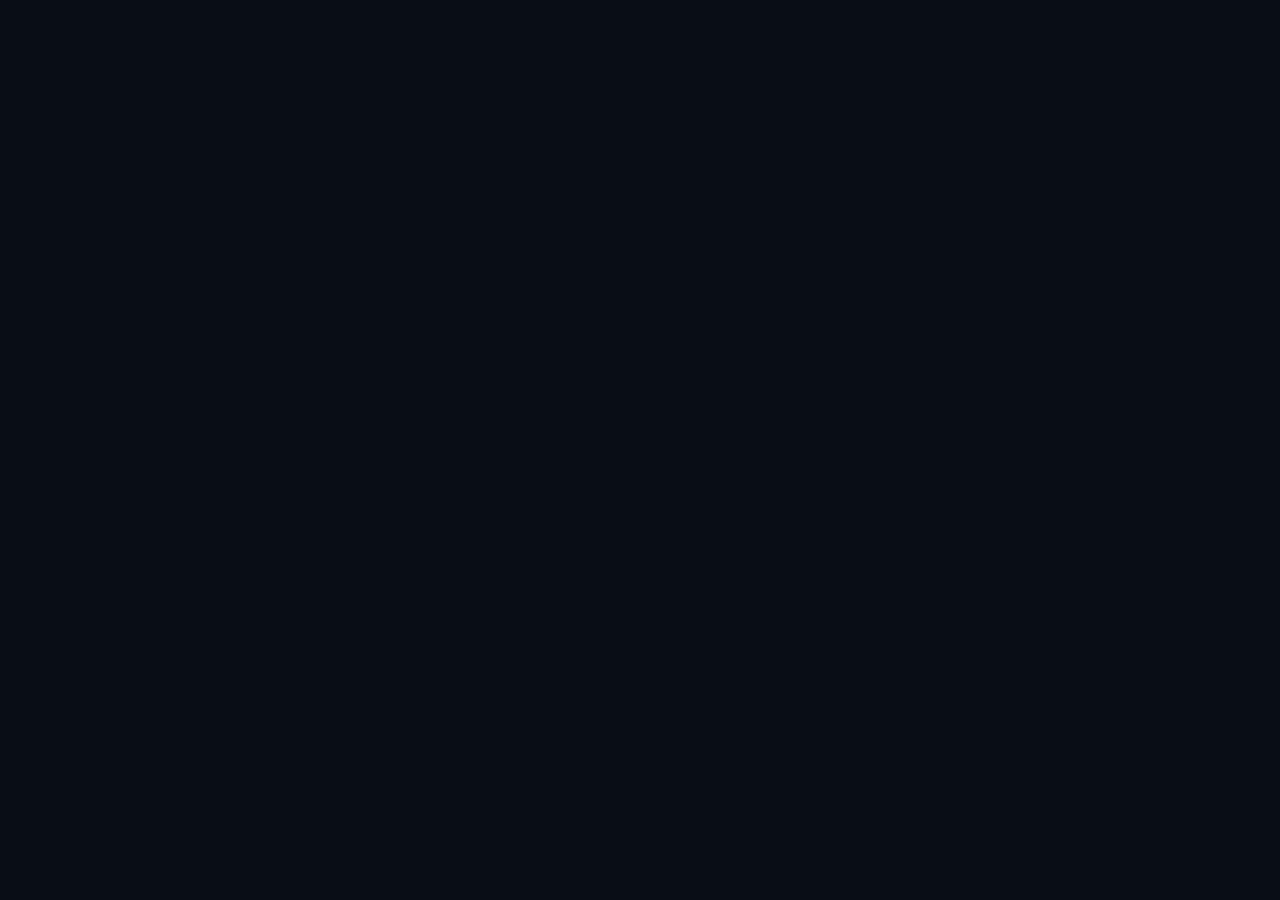
==== commit 9e7d9f2b: "Rebuild documentation showcase with modern standalone React and Tailwind UI" ====
--- a/docs/index.html
+++ b/docs/index.html
@@ -1,1745 +1,510 @@
 <!DOCTYPE html>
 <html lang="en">
-
 <head>
   <meta charset="UTF-8">
   <meta name="viewport" content="width=device-width, initial-scale=1.0">
-  <title>Chrome Password Manager — Modern, Lightweight & HTTP-Ready</title>
-  <title>Chrome Password Manager — Secure Autofill for HTTP & Localhost</title>
+  <title>Chrome Password Manager — Modern Autofill for Insecure HTTP & Localhost</title>
   <link rel="icon" type="image/png" href="assets/icons/icon48.png">
+
+  <!-- Inter & JetBrains Mono Fonts -->
   <link rel="preconnect" href="https://fonts.googleapis.com">
   <link rel="preconnect" href="https://fonts.gstatic.com" crossorigin>
-  <link
-    href="https://fonts.googleapis.com/css2?family=Plus+Jakarta+Sans:wght@400;500;600;700;800&family=JetBrains+Mono:wght@400;500;600&display=swap"
-    rel="stylesheet">
-  <link
-    href="https://fonts.googleapis.com/css2?family=Inter:wght@400;500;600;700&family=JetBrains+Mono:wght@400;500&display=swap"
-    rel="stylesheet">
+  <link href="https://fonts.googleapis.com/css2?family=Inter:wght@400;500;600;700&family=JetBrains+Mono:wght@400;500&display=swap" rel="stylesheet">
+
+  <!-- Tailwind CSS via CDN -->
+  <script src="https://cdn.tailwindcss.com"></script>
+  <script>
+    tailwind.config = {
+      darkMode: 'class',
+      theme: {
+        extend: {
+          fontFamily: {
+            sans: ['Inter', '-apple-system', 'BlinkMacSystemFont', 'sans-serif'],
+            mono: ['JetBrains Mono', 'monospace'],
+          },
+          colors: {
+            brand: {
+              50: '#eef2ff',
+              100: '#e0e7ff',
+              400: '#818cf8',
+              500: '#6366f1',
+              600: '#4f46e5',
+              700: '#4338ca',
+            },
+            surface: {
+              base: '#090d16',
+              card: '#0f1422',
+              border: '#1e2640',
+              hover: '#182136',
+              input: '#151c2e',
+            }
+          }
+        }
+      }
+    }
+  </script>
+
+  <!-- React 18 & Babel Standalone for Zero-Build-Step React execution on GitHub Pages -->
+  <script crossorigin src="https://unpkg.com/react@18/umd/react.production.min.js"></script>
+  <script crossorigin src="https://unpkg.com/react-dom@18/umd/react-dom.production.min.js"></script>
+  <script src="https://unpkg.com/@babel/standalone/babel.min.js"></script>
+
+  <!-- Lucide Icons -->
+  <script src="https://unpkg.com/lucide@latest"></script>
+
   <style>
-    :root {
-      --bg: #0b0f19;
-      --card-bg: rgba(18, 24, 38, 0.7);
-      --card-border: rgba(255, 255, 255, 0.08);
-      --accent-indigo: #6366f1;
-      --accent-cyan: #06b6d4;
-      --accent-amber: #f59e0b;
-      --accent-emerald: #10b981;
-      --text: #f8fafc;
-      --bg: #090c15;
-      --card-bg: #0f1422;
-      --card-border: #1e2640;
-      --card-hover-border: #2e3a5f;
-      --text: #f1f5f9;
-      --text-muted: #94a3b8;
-      --text-sub: #64748b;
-      --glow: rgba(99, 102, 241, 0.25);
-      --primary: #6366f1;
-      --primary-hover: #4f46e5;
-      --amber: #f59e0b;
-      --amber-bg: rgba(245, 158, 11, 0.1);
-      --emerald: #10b981;
-      --emerald-bg: rgba(16, 185, 129, 0.1);
-      --mono: 'JetBrains Mono', monospace;
+    body {
+      background-color: #090d16;
+      color: #f1f5f9;
+      -webkit-font-smoothing: antialiased;
     }
-
-    * {
-      box-sizing: border-box;
-      margin: 0;
-      padding: 0;
+    ::selection {
+      background-color: #4f46e5;
+      color: #fff;
     }
-
-    body {
-      font-family: 'Plus Jakarta Sans', -apple-system, BlinkMacSystemFont, sans-serif;
-      background-color: var(--bg);
-      font-family: 'Inter', -apple-system, BlinkMacSystemFont, sans-serif;
-      background: var(--bg);
-      color: var(--text);
-      line-height: 1.6;
-      line-height: 1.5;
-      -webkit-font-smoothing: antialiased;
-      overflow-x: hidden;
-      background-image:
-        radial-gradient(circle at 15% 15%, rgba(99, 102, 241, 0.12) 0%, transparent 40%),
-        radial-gradient(circle at 85% 30%, rgba(6, 182, 212, 0.08) 0%, transparent 40%),
-        radial-gradient(circle at 50% 80%, rgba(16, 185, 129, 0.06) 0%, transparent 50%);
-      background-attachment: fixed;
-    }
-
-    /* Container */
-    .container {
-      max-width: 1140px;
-      max-width: 1080px;
-      margin: 0 auto;
-      padding: 0 24px;
-    }
-
-    /* Header */
-    /* Minimal Navbar */
-    header {
-      padding: 24px 0;
-      padding: 18px 0;
-      border-bottom: 1px solid var(--card-border);
-      backdrop-filter: blur(12px);
-      position: sticky;
-      top: 0;
-      z-index: 100;
-      background: rgba(11, 15, 25, 0.8);
-      background: rgba(9, 12, 21, 0.85);
-      backdrop-filter: blur(8px);
-    }
-
-    .nav-wrap {
-      .nav-inner {
-        display: flex;
-        justify-content: space-between;
-        align-items: center;
-      }
-
-      .brand {
-        display: flex;
-        align-items: center;
-        gap: 12px;
-        gap: 10px;
-        font-weight: 700;
-        font-size: 1.05rem;
-        text-decoration: none;
-        color: var(--text);
-        font-weight: 700;
-        font-size: 1.15rem;
-      }
-
-      .brand img {
-        width: 32px;
-        height: 32px;
-        border-radius: 8px;
-        width: 26px;
-        height: 26px;
-        border-radius: 6px;
-      }
-
-      .nav-links {
-        display: flex;
-        align-items: center;
-        gap: 20px;
-      }
-
-      .nav-links a {
-        color: var(--text-muted);
-        text-decoration: none;
-        font-size: 0.9rem;
-        font-weight: 500;
-        font-size: 0.95rem;
-        transition: color 0.2s;
-        transition: color 0.15s;
-      }
-
-      .nav-links a:hover {
-        color: var(--text);
-      }
-
-      .btn {
-        display: inline-flex;
-        align-items: center;
-        gap: 8px;
-        background: linear-gradient(135deg, #6366f1, #4f46e5);
-        background: var(--primary);
-        color: #fff;
-        padding: 9px 18px;
-        border-radius: 8px;
-        padding: 8px 16px;
-        border-radius: 6px;
-        text-decoration: none;
-        font-weight: 600;
-        font-size: 0.9rem;
-        box-shadow: 0 4px 14px rgba(99, 102, 241, 0.35);
-        transition: all 0.2s ease;
-        border: 1px solid rgba(255, 255, 255, 0.15);
-        font-size: 0.88rem;
-        border: 1px solid rgba(255, 255, 255, 0.1);
-        transition: background 0.15s;
-      }
-
-      .btn:hover {
-        transform: translateY(-1px);
-        box-shadow: 0 6px 20px rgba(99, 102, 241, 0.45);
-        background: var(--primary-hover);
-      }
-
-      .btn-secondary {
-        background: rgba(255, 255, 255, 0.05);
-        background: #172033;
-        color: var(--text);
-        box-shadow: none;
-        border: 1px solid var(--card-border);
-      }
-
-      .btn-secondary:hover {
-        background: rgba(255, 255, 255, 0.1);
-        box-shadow: 0 4px 12px rgba(0, 0, 0, 0.3);
-        background: #1f2b45;
-      }
-
-      /* Hero Section */
-      /* Hero */
-      .hero {
-        padding: 90px 0 60px;
-        padding: 70px 0 50px;
-        text-align: center;
-        position: relative;
-      }
-
-      .badge-pill {
-        .hero-badge {
-          display: inline-flex;
-          align-items: center;
-          gap: 8px;
-          padding: 6px 14px;
-          border-radius: 999px;
-          background: rgba(99, 102, 241, 0.12);
-          border: 1px solid rgba(99, 102, 241, 0.3);
-          color: #a5b4fc;
-          font-size: 0.85rem;
-          padding: 4px 12px;
-          border-radius: 100px;
-          background: var(--amber-bg);
-          border: 1px solid rgba(245, 158, 11, 0.25);
-          color: #fbbf24;
-          font-size: 0.8rem;
-          font-weight: 600;
-          margin-bottom: 24px;
-        }
-
-        .hero h1 {
-          font-size: 3.25rem;
-          font-weight: 800;
-          line-height: 1.15;
-          letter-spacing: -0.02em;
-          margin-bottom: 20px;
-          background: linear-gradient(180deg, #ffffff 0%, #cbd5e1 100%);
-          -webkit-background-clip: text;
-          -webkit-text-fill-color: transparent;
-          font-size: 2.75rem;
-          font-weight: 700;
-          letter-spacing: -0.03em;
-          line-height: 1.2;
-          margin-bottom: 16px;
-        }
-
-        .hero h1 span.gradient {
-          background: linear-gradient(135deg, #818cf8 0%, #38bdf8 100%);
-          -webkit-background-clip: text;
-          -webkit-text-fill-color: transparent;
-
-          .hero h1 span {
-            color: #818cf8;
-          }
-
-          .hero p {
-            font-size: 1.2rem;
-            color: var(--text-muted);
-            max-width: 680px;
-            margin: 0 auto 36px;
-            font-size: 1.1rem;
-            max-width: 620px;
-            margin: 0 auto 30px;
-            line-height: 1.6;
-          }
-
-          .hero-actions {
-            display: flex;
-            justify-content: center;
-            gap: 16px;
-            margin-bottom: 60px;
-            gap: 12px;
-            margin-bottom: 45px;
-          }
-
-          /* Mockup Showcase */
-          .mockup-container {
-            max-width: 960px;
-            margin: 0 auto 50px;
-            perspective: 1000px;
-
-            /* Authentic Workspace Split Mockup */
-            .showcase-stage {
-              background: #0a0e1a;
-              border: 1px solid var(--card-border);
-              border-radius: 12px;
-              padding: 24px;
-              margin: 0 auto 60px;
-              box-shadow: 0 20px 50px -10px rgba(0, 0, 0, 0.5);
-            }
-
-            .browser-frame {
-              background: #0f172a;
-              border: 1px solid rgba(255, 255, 255, 0.12);
-              border-radius: 14px;
-              overflow: hidden;
-              box-shadow: 0 25px 60px -15px rgba(0, 0, 0, 0.7), 0 0 30px rgba(99, 102, 241, 0.2);
-            }
-
-            .browser-bar {
-              background: #1e293b;
-              padding: 12px 18px;
-
-              .stage-header {
-                display: flex;
-                align-items: center;
-                gap: 16px;
-                border-bottom: 1px solid rgba(255, 255, 255, 0.08);
-                justify-content: space-between;
-                border-bottom: 1px solid var(--card-border);
-                padding-bottom: 16px;
-                margin-bottom: 24px;
-                font-size: 0.85rem;
-                color: var(--text-sub);
-              }
-
-              .browser-dots {
-                .stage-dots {
-                  display: flex;
-                  gap: 7px;
-                  gap: 6px;
-                }
-
-                .dot {
-                  width: 11px;
-                  height: 11px;
-
-                  .stage-dot {
-                    width: 10px;
-                    height: 10px;
-                    border-radius: 50%;
-                    background: #252e48;
-                  }
-
-                  .dot.red {
-                    background: #ef4444;
-                  }
-
-                  .dot.yellow {
-                    background: #f59e0b;
-                  }
-
-                  .dot.green {
-                    background: #10b981;
-                  }
-
-                  .browser-url-bar {
-                    flex: 1;
-                    background: #0b1329;
-                    border: 1px solid rgba(255, 255, 255, 0.08);
-                    border-radius: 8px;
-                    padding: 6px 14px;
-
-                    .stage-address {
-                      display: flex;
-                      align-items: center;
-                      gap: 8px;
-                      font-family: 'JetBrains Mono', monospace;
-                      font-size: 0.82rem;
-                      color: #94a3b8;
-                      background: #111726;
-                      border: 1px solid var(--card-border);
-                      border-radius: 6px;
-                      padding: 4px 12px;
-                      font-family: var(--mono);
-                      font-size: 0.78rem;
-                      color: #cbd5e1;
-                    }
-
-                    .browser-url-bar .insecure-tag {
-                      background: rgba(245, 158, 11, 0.2);
-                      color: #fbbf24;
-                      font-size: 0.68rem;
-                      padding: 2px 6px;
-
-                      .badge-insecure {
-                        background: var(--amber-bg);
-                        color: var(--amber);
-                        padding: 1px 6px;
-                        border-radius: 4px;
-                        font-weight: 600;
-                        letter-spacing: 0.04em;
-                        font-size: 0.68rem;
-                      }
-
-                      .browser-url-bar .url-text {
-                        color: #cbd5e1;
-                      }
-
-                      .browser-ext-icon {
-                        width: 24px;
-                        height: 24px;
-                        border-radius: 4px;
-                        background: rgba(99, 102, 241, 0.2);
-                        display: flex;
-                        align-items: center;
-                        justify-content: center;
-                      }
-
-                      .browser-ext-icon img {
-                        width: 16px;
-                        height: 16px;
-                      }
-
-                      .browser-content {
-                        background: #090e1a;
-                        padding: 40px;
-                        min-height: 440px;
-                        position: relative;
-                        display: flex;
-                        justify-content: center;
-                        align-items: flex-start;
-                        gap: 30px;
-                        background-image: radial-gradient(rgba(255, 255, 255, 0.03) 1px, transparent 1px);
-                        background-size: 20px 20px;
-
-                        .stage-body {
-                          display: grid;
-                          grid-template-columns: 1.15fr 0.85fr;
-                          gap: 24px;
-                          align-items: start;
-                        }
-
-                        /* Simulated In-Page Form */
-                        .mock-page-form {
-                          background: #111827;
-                          border: 1px solid rgba(255, 255, 255, 0.08);
-                          border-radius: 12px;
-                          padding: 24px 28px;
-                          width: 380px;
-
-                          /* Left pane: In-Page Experience */
-                          .pane-card {
-                            background: #0f1524;
-                            border: 1px solid var(--card-border);
-                            border-radius: 8px;
-                            padding: 24px;
-                            text-align: left;
-                            position: relative;
-                          }
-
-                          .mock-page-form h4 {
-                            font-size: 1.15rem;
-                            margin-bottom: 6px;
-                            color: #f3f4f6;
-
-                            .pane-label {
-                              font-size: 0.72rem;
-                              text-transform: uppercase;
-                              letter-spacing: 0.08em;
-                              color: var(--text-sub);
-                              font-weight: 700;
-                              margin-bottom: 14px;
-                            }
-
-                            .mock-page-form p {
-                              .pane-title {
-                                font-size: 1.1rem;
-                                font-weight: 600;
-                                margin-bottom: 4px;
-                              }
-
-                              .pane-desc {
-                                font-size: 0.82rem;
-                                color: #9ca3af;
-                                color: var(--text-muted);
-                                margin-bottom: 20px;
-                              }
-
-                              .mock-field {
-                                margin-bottom: 16px;
-
-                                .mock-form-group {
-                                  margin-bottom: 14px;
-                                  position: relative;
-                                }
-
-                                .mock-field label {
-                                  .mock-form-label {
-                                    display: block;
-                                    font-size: 0.78rem;
-                                    color: #9ca3af;
-                                    margin-bottom: 6px;
-                                    font-size: 0.75rem;
-                                    font-weight: 600;
-                                    text-transform: uppercase;
-                                    letter-spacing: 0.05em;
-                                    color: var(--text-muted);
-                                    margin-bottom: 4px;
-                                  }
-
-                                  .mock-input-wrap {
-                                    .mock-field-wrap {
-                                      position: relative;
-                                    }
-
-                                    .mock-input {
-                                      width: 100%;
-                                      background: #1f2937;
-                                      border: 1px solid rgba(255, 255, 255, 0.12);
-                                      border-radius: 8px;
-                                      padding: 9px 12px;
-                                      color: #f9fafb;
-                                      font-size: 0.9rem;
-                                      outline: none;
-                                      box-sizing: border-box;
-                                      background: #172033;
-                                      border: 1px solid #2e3a5f;
-                                      border-radius: 6px;
-                                      padding: 8px 12px;
-                                      color: #fff;
-                                      font-size: 0.88rem;
-                                      font-family: inherit;
-                                    }
-
-                                    .mock-input.active-field {
-                                      .mock-input.focus-ring {
-                                        border-color: #6366f1;
-                                        box-shadow: 0 0 0 3px rgba(99, 102, 241, 0.2);
-                                        outline: none;
-                                        box-shadow: 0 0 0 2px rgba(99, 102, 241, 0.25);
-                                      }
-
-                                      .mock-inline-key {
-                                        .mock-key-badge {
-                                          position: absolute;
-                                          right: 10px;
-                                          right: 8px;
-                                          top: 50%;
-                                          transform: translateY(-50%);
-                                          width: 22px;
-                                          height: 22px;
-                                          background: linear-gradient(135deg, #6366f1, #4f46e5);
-                                          border-radius: 5px;
-                                          width: 20px;
-                                          height: 20px;
-                                          border-radius: 4px;
-                                          background: #6366f1;
-                                          color: #fff;
-                                          display: flex;
-                                          align-items: center;
-                                          justify-content: center;
-                                          color: white;
-                                          font-size: 11px;
-                                          box-shadow: 0 2px 6px rgba(99, 102, 241, 0.4);
-                                        }
-
-                                        /* Floating In-Page Picker Mockup */
-                                        .mock-floating-picker {
-                                          position: absolute;
-                                          top: 195px;
-                                          left: 28px;
-                                          width: 324px;
-                                          background: rgba(15, 23, 42, 0.96);
-                                          backdrop-filter: blur(16px);
-                                          border: 1px solid rgba(99, 102, 241, 0.4);
-                                          border-radius: 12px;
-                                          box-shadow: 0 14px 40px -6px rgba(0, 0, 0, 0.8), 0 0 20px rgba(99, 102, 241, 0.25);
-                                          z-index: 20;
-
-                                          /* Floating In-Page Dropdown */
-                                          .mock-floating-menu {
-                                            margin-top: 8px;
-                                            background: #0f1629;
-                                            border: 1px solid #3b4874;
-                                            border-radius: 8px;
-                                            overflow: hidden;
-                                            animation: floatPulse 4s ease-in-out infinite;
-                                            box-shadow: 0 10px 30px rgba(0, 0, 0, 0.6);
-                                          }
-
-                                          @keyframes floatPulse {
-
-                                            0%,
-                                            100% {
-                                              transform: translateY(0);
-                                            }
-
-                                            50% {
-                                              transform: translateY(-3px);
-                                            }
-                                          }
-
-                                          .picker-top {
-                                            padding: 10px 14px;
-                                            background: rgba(255, 255, 255, 0.03);
-                                            border-bottom: 1px solid rgba(255, 255, 255, 0.06);
-
-                                            .menu-header {
-                                              padding: 8px 12px;
-                                              background: #162039;
-                                              border-bottom: 1px solid #283556;
-                                              display: flex;
-                                              align-items: center;
-                                              justify-content: space-between;
-                                              font-size: 0.75rem;
-                                            }
-
-                                            .picker-site-tag {
-                                              font-size: 0.72rem;
-                                              font-weight: 700;
-                                              color: #818cf8;
-                                              display: flex;
-                                              align-items: center;
-                                              gap: 5px;
-
-                                              .menu-header-site {
-                                                font-weight: 600;
-                                                color: #cbd5e1;
-                                              }
-
-                                              .picker-badge {
-                                                background: rgba(245, 158, 11, 0.2);
-                                                color: #f59e0b;
-                                                font-size: 0.65rem;
-                                                padding: 2px 6px;
-
-                                                .menu-header-badge {
-                                                  background: rgba(16, 185, 129, 0.15);
-                                                  color: #10b981;
-                                                  padding: 1px 6px;
-                                                  border-radius: 4px;
-                                                  font-weight: 700;
-                                                  font-size: 0.65rem;
-                                                }
-
-                                                .picker-search {
-                                                  padding: 8px 12px;
-                                                  border-bottom: 1px solid rgba(255, 255, 255, 0.06);
-
-                                                  .menu-search {
-                                                    padding: 6px 10px;
-                                                    border-bottom: 1px solid #1e2946;
-                                                  }
-
-                                                  .picker-search-input {
-                                                    .menu-search input {
-                                                      width: 100%;
-                                                      background: rgba(0, 0, 0, 0.3);
-                                                      border: 1px solid rgba(255, 255, 255, 0.08);
-                                                      border-radius: 6px;
-                                                      padding: 5px 10px;
-                                                      font-size: 0.78rem;
-                                                      color: #e2e8f0;
-                                                      outline: none;
-                                                      box-sizing: border-box;
-                                                      background: #0b101e;
-                                                      border: 1px solid #222e4c;
-                                                      border-radius: 4px;
-                                                      padding: 4px 8px;
-                                                      font-size: 0.75rem;
-                                                      color: #94a3b8;
-                                                    }
-
-                                                    .picker-item {
-                                                      padding: 10px 14px;
-
-                                                      .menu-row {
-                                                        padding: 10px 12px;
-                                                        display: flex;
-                                                        align-items: center;
-                                                        justify-content: space-between;
-                                                        border-bottom: 1px solid rgba(255, 255, 255, 0.04);
-                                                        background: rgba(99, 102, 241, 0.08);
-                                                        cursor: pointer;
-                                                        border-bottom: 1px solid #1a243d;
-                                                      }
-
-                                                      .picker-item-left {
-                                                        .row-meta {
-                                                          display: flex;
-                                                          align-items: center;
-                                                          gap: 10px;
-                                                        }
-
-                                                        .picker-avatar {
-                                                          width: 28px;
-                                                          height: 28px;
-                                                          border-radius: 6px;
-
-                                                          .row-avatar {
-                                                            width: 24px;
-                                                            height: 24px;
-                                                            border-radius: 4px;
-                                                            background: #4f46e5;
-                                                            color: white;
-                                                            font-size: 0.75rem;
-                                                            font-weight: 700;
-                                                            font-size: 0.8rem;
-                                                            display: flex;
-                                                            align-items: center;
-                                                            justify-content: center;
-                                                          }
-
-                                                          .picker-user {
-                                                            font-size: 0.85rem;
-
-                                                            .row-user {
-                                                              font-size: 0.82rem;
-                                                              font-weight: 600;
-                                                              color: #f8fafc;
-                                                              color: #fff;
-                                                            }
-
-                                                            .picker-pass {
-                                                              font-size: 0.72rem;
-
-                                                              .row-pass {
-                                                                font-size: 0.7rem;
-                                                                color: #94a3b8;
-                                                                letter-spacing: 1px;
-                                                              }
-
-                                                              .picker-fill-btn {
-                                                                .btn-fill {
-                                                                  background: #10b981;
-                                                                  color: white;
-                                                                  color: #fff;
-                                                                  border: none;
-                                                                  padding: 5px 10px;
-                                                                  border-radius: 6px;
-                                                                  padding: 4px 10px;
-                                                                  border-radius: 4px;
-                                                                  font-size: 0.75rem;
-                                                                  font-weight: 600;
-                                                                  box-shadow: 0 2px 8px rgba(16, 185, 129, 0.3);
-                                                                  cursor: pointer;
-                                                                }
-
-                                                                /* Floating Popup Mockup (Right Side) */
-                                                                .mock-popup-preview {
-                                                                  width: 320px;
-                                                                  background: #0f172a;
-                                                                  border: 1px solid rgba(255, 255, 255, 0.12);
-                                                                  border-radius: 12px;
-
-                                                                  /* Right pane: Actual Extension Popup Replica */
-                                                                  .mock-popup-container {
-                                                                    background: #0c0f17;
-                                                                    border: 1px solid #232d48;
-                                                                    border-radius: 8px;
-                                                                    overflow: hidden;
-                                                                    box-shadow: 0 20px 45px -10px rgba(0, 0, 0, 0.8), 0 0 25px rgba(6, 182, 212, 0.15);
-                                                                    text-align: left;
-                                                                    box-shadow: 0 10px 30px rgba(0, 0, 0, 0.5);
-                                                                  }
-
-                                                                  .mock-popup-header {
-                                                                    background: #1e293b;
-                                                                    padding: 12px 16px;
-
-                                                                    .popup-top {
-                                                                      background: #121826;
-                                                                      border-bottom: 1px solid #1d273f;
-                                                                      padding: 10px 14px;
-                                                                      display: flex;
-                                                                      align-items: center;
-                                                                      justify-content: space-between;
-                                                                      border-bottom: 1px solid rgba(255, 255, 255, 0.06);
-                                                                    }
-
-                                                                    .mock-popup-title {
-                                                                      .popup-brand {
-                                                                        display: flex;
-                                                                        align-items: center;
-                                                                        gap: 8px;
-                                                                        font-size: 0.85rem;
-                                                                        font-weight: 700;
-                                                                        color: #f1f5f9;
-                                                                      }
-
-                                                                      .mock-popup-tabs {
-                                                                        .popup-site-chip {
-                                                                          background: var(--amber-bg);
-                                                                          color: var(--amber);
-                                                                          padding: 2px 8px;
-                                                                          border-radius: 100px;
-                                                                          font-size: 0.68rem;
-                                                                          font-weight: 600;
-                                                                          display: flex;
-                                                                          background: rgba(0, 0, 0, 0.2);
-                                                                          border-bottom: 1px solid rgba(255, 255, 255, 0.06);
-                                                                          align-items: center;
-                                                                          gap: 4px;
-                                                                        }
-
-                                                                        .mock-popup-tab {
-                                                                          .dot-amber {
-                                                                            width: 6px;
-                                                                            height: 6px;
-                                                                            border-radius: 50%;
-                                                                            background: var(--amber);
-                                                                          }
-
-                                                                          .popup-tabs {
-                                                                            display: flex;
-                                                                            background: #0f1422;
-                                                                            border-bottom: 1px solid #1d273f;
-                                                                          }
-
-                                                                          .popup-tab {
-                                                                            flex: 1;
-                                                                            text-align: center;
-                                                                            padding: 8px;
-                                                                            font-size: 0.78rem;
-                                                                            padding: 8px 4px;
-                                                                            font-size: 0.76rem;
-                                                                            color: var(--text-sub);
-                                                                            font-weight: 600;
-                                                                            color: #94a3b8;
-                                                                            border-bottom: 2px solid transparent;
-                                                                          }
-
-                                                                          .mock-popup-tab.active {
-                                                                            .popup-tab.active {
-                                                                              color: #818cf8;
-                                                                              border-bottom: 2px solid #818cf8;
-                                                                              border-color: #6366f1;
-                                                                              background: rgba(99, 102, 241, 0.05);
-                                                                            }
-
-                                                                            .mock-popup-body {
-
-                                                                              .popup-body {
-                                                                                padding: 14px;
-                                                                              }
-
-                                                                              .mock-vault-card {
-                                                                                background: #1a2234;
-                                                                                border: 1px solid rgba(255, 255, 255, 0.06);
-                                                                                border-radius: 8px;
-
-                                                                                .popup-card {
-                                                                                  background: #151c2c;
-                                                                                  border: 1px solid #222d45;
-                                                                                  border-radius: 6px;
-                                                                                  padding: 10px 12px;
-                                                                                  margin-bottom: 10px;
-                                                                                }
-
-                                                                                .mock-card-head {
-                                                                                  .popup-card-header {
-                                                                                    display: flex;
-                                                                                    justify-content: space-between;
-                                                                                    font-size: 0.7rem;
-                                                                                    color: #64748b;
-                                                                                    margin-bottom: 4px;
-                                                                                    align-items: center;
-                                                                                    margin-bottom: 6px;
-                                                                                  }
-
-                                                                                  .mock-card-domain {
-                                                                                    font-size: 0.9rem;
-                                                                                    font-weight: 700;
-                                                                                    color: #f8fafc;
-                                                                                    margin-bottom: 8px;
-
-                                                                                    .popup-card-title {
-                                                                                      font-size: 0.86rem;
-                                                                                      font-weight: 600;
-                                                                                      color: #fff;
-                                                                                    }
-
-                                                                                    .mock-card-actions {
-                                                                                      .popup-card-sub {
-                                                                                        font-size: 0.72rem;
-                                                                                        color: var(--text-sub);
-                                                                                        font-family: var(--mono);
-                                                                                      }
-
-                                                                                      .popup-card-item {
-                                                                                        background: #1a2336;
-                                                                                        border-radius: 4px;
-                                                                                        padding: 6px 10px;
-                                                                                        display: flex;
-                                                                                        justify-content: space-between;
-                                                                                        align-items: center;
-                                                                                        background: rgba(0, 0, 0, 0.2);
-                                                                                        padding: 6px 10px;
-                                                                                        border-radius: 6px;
-                                                                                        font-size: 0.8rem;
-                                                                                        color: #cbd5e1;
-                                                                                        font-size: 0.78rem;
-                                                                                      }
-
-                                                                                      .popup-item-user {
-                                                                                        color: #e2e8f0;
-                                                                                        font-weight: 500;
-                                                                                      }
-
-                                                                                      .popup-item-tag {
-                                                                                        color: #10b981;
-                                                                                        font-size: 0.72rem;
-                                                                                        font-weight: 600;
-                                                                                      }
-
-                                                                                      @media (max-width: 820px) {
-                                                                                        .browser-content {
-                                                                                          flex-direction: column;
-                                                                                          align-items: center;
-                                                                                          padding: 24px 16px;
-                                                                                        }
-
-                                                                                        .mock-page-form,
-                                                                                        .mock-popup-preview {
-                                                                                          width: 100%;
-                                                                                          max-width: 380px;
-                                                                                        }
-
-                                                                                        .mock-floating-picker {
-                                                                                          position: static;
-                                                                                          width: 100%;
-                                                                                          margin-top: 16px;
-                                                                                        }
-
-                                                                                        /* Features 3-Column */
-                                                                                        .features-section {
-                                                                                          padding: 40px 0 60px;
-                                                                                          border-top: 1px solid var(--card-border);
-                                                                                        }
-
-                                                                                        .section-head {
-                                                                                          margin-bottom: 36px;
-                                                                                          text-align: left;
-                                                                                        }
-
-                                                                                        .section-head h2 {
-                                                                                          font-size: 1.75rem;
-                                                                                          font-weight: 700;
-                                                                                          letter-spacing: -0.02em;
-                                                                                          margin-bottom: 6px;
-                                                                                        }
-
-                                                                                        .section-head p {
-                                                                                          color: var(--text-muted);
-                                                                                          font-size: 0.95rem;
-                                                                                        }
-
-                                                                                        /* Feature Grid */
-                                                                                        .grid {
-                                                                                          .features-grid {
-                                                                                            display: grid;
-                                                                                            grid-template-columns: repeat(auto-fit, minmax(320px, 1fr));
-                                                                                            gap: 24px;
-                                                                                            margin: 60px 0;
-                                                                                            grid-template-columns: repeat(3, 1fr);
-                                                                                            gap: 20px;
-                                                                                          }
-
-                                                                                          .card {
-                                                                                            .feature-item {
-                                                                                              background: var(--card-bg);
-                                                                                              border: 1px solid var(--card-border);
-                                                                                              border-radius: 16px;
-                                                                                              padding: 28px;
-                                                                                              backdrop-filter: blur(12px);
-                                                                                              transition: transform 0.2s, border-color 0.2s;
-                                                                                              border-radius: 8px;
-                                                                                              padding: 24px;
-                                                                                              text-align: left;
-                                                                                            }
-
-                                                                                            .card:hover {
-                                                                                              transform: translateY(-3px);
-                                                                                              border-color: rgba(99, 102, 241, 0.35);
-
-                                                                                              .feature-item h3 {
-                                                                                                font-size: 1rem;
-                                                                                                font-weight: 600;
-                                                                                                margin-bottom: 8px;
-                                                                                                color: #fff;
-                                                                                              }
-
-                                                                                              .card-icon {
-                                                                                                width: 44px;
-                                                                                                height: 44px;
-                                                                                                border-radius: 10px;
-                                                                                                display: flex;
-                                                                                                align-items: center;
-                                                                                                justify-content: center;
-                                                                                                margin-bottom: 20px;
-                                                                                                font-size: 1.25rem;
-                                                                                              }
-
-                                                                                              .card-icon.indigo {
-                                                                                                background: rgba(99, 102, 241, 0.15);
-                                                                                                color: #818cf8;
-                                                                                              }
-
-                                                                                              .card-icon.amber {
-                                                                                                background: rgba(245, 158, 11, 0.15);
-                                                                                                color: #fbbf24;
-                                                                                              }
-
-                                                                                              .card-icon.emerald {
-                                                                                                background: rgba(16, 185, 129, 0.15);
-                                                                                                color: #34d399;
-                                                                                              }
-
-                                                                                              .card-icon.cyan {
-                                                                                                background: rgba(6, 182, 212, 0.15);
-                                                                                                color: #22d3ee;
-                                                                                              }
-
-                                                                                              .card h3 {
-                                                                                                font-size: 1.2rem;
-                                                                                                font-weight: 700;
-                                                                                                margin-bottom: 10px;
-                                                                                                color: #f1f5f9;
-                                                                                              }
-
-                                                                                              .card p {
-                                                                                                .feature-item p {
-                                                                                                  font-size: 0.88rem;
-                                                                                                  color: var(--text-muted);
-                                                                                                  font-size: 0.95rem;
-                                                                                                  line-height: 1.6;
-                                                                                                }
-
-                                                                                                /* Comparison Table */
-                                                                                                /* Comparison Table Clean */
-                                                                                                .comparison-section {
-                                                                                                  margin: 80px 0;
-                                                                                                  padding: 40px 0 60px;
-                                                                                                  border-top: 1px solid var(--card-border);
-                                                                                                }
-
-                                                                                                .section-title {
-                                                                                                  text-align: center;
-                                                                                                  font-size: 2rem;
-                                                                                                  font-weight: 700;
-                                                                                                  margin-bottom: 12px;
-                                                                                                }
-
-                                                                                                .section-subtitle {
-                                                                                                  text-align: center;
-                                                                                                  color: var(--text-muted);
-                                                                                                  font-size: 1.05rem;
-                                                                                                  margin-bottom: 40px;
-                                                                                                }
-
-                                                                                                .table-wrap {
-                                                                                                  .table-clean {
-                                                                                                    width: 100%;
-                                                                                                    border-collapse: collapse;
-                                                                                                    text-align: left;
-                                                                                                    font-size: 0.9rem;
-                                                                                                    background: var(--card-bg);
-                                                                                                    border: 1px solid var(--card-border);
-                                                                                                    border-radius: 16px;
-                                                                                                    border-radius: 8px;
-                                                                                                    overflow: hidden;
-                                                                                                  }
-
-                                                                                                  table {
-                                                                                                    width: 100%;
-                                                                                                    border-collapse: collapse;
-                                                                                                    text-align: left;
-                                                                                                  }
-
-                                                                                                  th,
-                                                                                                  td {
-                                                                                                    padding: 16px 24px;
-
-                                                                                                    .table-clean th,
-                                                                                                    .table-clean td {
-                                                                                                      padding: 14px 20px;
-                                                                                                      border-bottom: 1px solid var(--card-border);
-                                                                                                    }
-
-                                                                                                    th {
-                                                                                                      background: rgba(255, 255, 255, 0.03);
-                                                                                                      color: var(--text-muted);
-                                                                                                      font-size: 0.85rem;
-
-                                                                                                      .table-clean th {
-                                                                                                        background: #121828;
-                                                                                                        color: var(--text-sub);
-                                                                                                        font-size: 0.78rem;
-                                                                                                        text-transform: uppercase;
-                                                                                                        letter-spacing: 0.05em;
-                                                                                                        letter-spacing: 0.06em;
-                                                                                                        font-weight: 700;
-                                                                                                      }
-
-                                                                                                      td {
-                                                                                                        font-size: 0.95rem;
-
-                                                                                                        .table-clean tr:last-child td {
-                                                                                                          border-bottom: none;
-                                                                                                        }
-
-                                                                                                        .check {
-                                                                                                          color: var(--accent-emerald);
-                                                                                                          font-weight: 700;
-                                                                                                        }
-
-                                                                                                        .cross {
-                                                                                                          color: #ef4444;
-                                                                                                          font-weight: 700;
-                                                                                                        }
-
-                                                                                                        /* Code & Setup */
-                                                                                                        .code-box {
-                                                                                                          background: #060911;
-                                                                                                          border: 1px solid var(--card-border);
-                                                                                                          border-radius: 12px;
-                                                                                                          padding: 20px;
-                                                                                                          font-family: 'JetBrains Mono', monospace;
-                                                                                                          font-size: 0.9rem;
-                                                                                                          color: #e2e8f0;
-                                                                                                          position: relative;
-                                                                                                          margin: 20px 0;
-                                                                                                          overflow-x: auto;
-
-                                                                                                          .status-ok {
-                                                                                                            color: var(--emerald);
-                                                                                                            font-weight: 600;
-                                                                                                          }
-
-                                                                                                          .code-box code {
-                                                                                                            color: #38bdf8;
-                                                                                                          }
-
-                                                                                                          .status-fail {
-                                                                                                            color: #ef4444;
-                                                                                                            font-weight: 500;
-                                                                                                          }
-
-                                                                                                          /* Walkthrough steps */
-                                                                                                          .steps {
-                                                                                                            display: flex;
-                                                                                                            flex-direction: column;
-                                                                                                            gap: 20px;
-                                                                                                            margin: 40px 0;
-
-                                                                                                            /* Quick Install */
-                                                                                                            .install-section {
-                                                                                                              padding: 40px 0 70px;
-                                                                                                              border-top: 1px solid var(--card-border);
-                                                                                                            }
-
-                                                                                                            .step-item {
-                                                                                                              display: flex;
-                                                                                                              gap: 20px;
-
-                                                                                                              .steps-row {
-                                                                                                                display: grid;
-                                                                                                                grid-template-columns: repeat(3, 1fr);
-                                                                                                                gap: 16px;
-                                                                                                                margin-top: 24px;
-                                                                                                                text-align: left;
-                                                                                                              }
-
-                                                                                                              .step-card {
-                                                                                                                background: var(--card-bg);
-                                                                                                                border: 1px solid var(--card-border);
-                                                                                                                border-radius: 12px;
-                                                                                                                padding: 24px;
-                                                                                                                border-radius: 8px;
-                                                                                                                padding: 20px;
-                                                                                                              }
-
-                                                                                                              .step-num {
-                                                                                                                width: 36px;
-                                                                                                                height: 36px;
-                                                                                                                border-radius: 50%;
-                                                                                                                background: rgba(99, 102, 241, 0.15);
-                                                                                                                color: var(--accent-indigo);
-                                                                                                                display: flex;
-                                                                                                                align-items: center;
-                                                                                                                justify-content: center;
-
-                                                                                                                .step-badge {
-                                                                                                                  font-size: 0.72rem;
-                                                                                                                  font-weight: 700;
-                                                                                                                  flex-shrink: 0;
-                                                                                                                  color: #818cf8;
-                                                                                                                  margin-bottom: 10px;
-                                                                                                                  display: inline-block;
-                                                                                                                  font-family: var(--mono);
-                                                                                                                }
-
-                                                                                                                .step-content h4 {
-                                                                                                                  font-size: 1.1rem;
-
-                                                                                                                  .step-card h4 {
-                                                                                                                    font-size: 0.98rem;
-                                                                                                                    font-weight: 600;
-                                                                                                                    margin-bottom: 6px;
-                                                                                                                  }
-
-                                                                                                                  .step-content p {
-                                                                                                                    .step-card p {
-                                                                                                                      font-size: 0.85rem;
-                                                                                                                      color: var(--text-muted);
-                                                                                                                      font-size: 0.95rem;
-                                                                                                                      line-height: 1.5;
-                                                                                                                    }
-
-                                                                                                                    .step-card code {
-                                                                                                                      font-family: var(--mono);
-                                                                                                                      background: #172033;
-                                                                                                                      padding: 2px 6px;
-                                                                                                                      border-radius: 4px;
-                                                                                                                      font-size: 0.8rem;
-                                                                                                                      color: #cbd5e1;
-                                                                                                                    }
-
-                                                                                                                    /* Footer */
-                                                                                                                    footer {
-                                                                                                                      border-top: 1px solid var(--card-border);
-                                                                                                                      padding: 40px 0;
-                                                                                                                      padding: 30px 0;
-                                                                                                                      color: var(--text-sub);
-                                                                                                                      font-size: 0.85rem;
-                                                                                                                      text-align: center;
-                                                                                                                      color: var(--text-sub);
-                                                                                                                      font-size: 0.9rem;
-                                                                                                                      margin-top: 80px;
-                                                                                                                    }
-
-                                                                                                                    footer a {
-                                                                                                                      color: var(--text-muted);
-                                                                                                                      text-decoration: none;
-                                                                                                                    }
-
-                                                                                                                    footer a:hover {
-                                                                                                                      color: var(--text);
-                                                                                                                    }
-
-                                                                                                                    footer a {
-                                                                                                                      color: var(--text-muted);
-                                                                                                                      text-decoration: none;
-                                                                                                                    }
-
-                                                                                                                    footer a:hover {
-                                                                                                                      color: #fff;
-                                                                                                                    }
-
-                                                                                                                    @media (max-width: 860px) {
-                                                                                                                      .stage-body {
-                                                                                                                        grid-template-columns: 1fr;
-                                                                                                                      }
-
-                                                                                                                      .features-grid,
-                                                                                                                      .steps-row {
-                                                                                                                        grid-template-columns: 1fr;
-                                                                                                                      }
-
-                                                                                                                      .hero h1 {
-                                                                                                                        font-size: 2.2rem;
-                                                                                                                      }
-                                                                                                                    }
   </style>
 </head>
-
-<body>
-
-  <!-- Navigation -->
-  <!-- Top Navigation -->
-  <header>
-    <div class="container nav-wrap">
-      <div class="container nav-inner">
-        <a href="#" class="brand">
-          <img src="assets/icons/icon48.png" alt="Password Manager">
-          <span>Password Manager</span>
-        </a>
-        <div class="nav-links">
-          <a href="#features">Features</a>
-          <a href="#install">Installation</a>
-          <a href="#walkthrough">Walkthrough</a>
-          <a href="#comparison">Comparison</a>
-          <a href="#install">Install</a>
-          <a href="wiki/index.html">Wiki Docs</a>
-          <a href="https://github.com/jazeel-zainudeen/chrome-password-manager" target="_blank" class="btn">GitHub
-            Repo</a>
-          <a href="https://github.com/jazeel-zainudeen/chrome-password-manager" target="_blank" class="btn">GitHub</a>
+<body class="min-h-screen bg-surface-base text-slate-100 flex flex-col font-sans">
+  <div id="root"></div>
+
+  <!-- React App Code (Pure React Component without build step) -->
+  <script type="text/babel">
+    const { useState, useEffect } = React;
+
+    function App() {
+      const [activeTab, setActiveTab] = useState('current');
+      const [copied, setCopied] = useState(false);
+      const [fillSimulated, setFillSimulated] = useState(false);
+
+      const handleSimulateFill = () => {
+        setFillSimulated(true);
+        setTimeout(() => setFillSimulated(false), 2400);
+      };
+
+      const handleCopyDemoPassword = () => {
+        navigator.clipboard.writeText('Password123!');
+        setCopied(true);
+        setTimeout(() => setCopied(false), 2000);
+      };
+
+      return (
+        <div className="flex flex-col min-h-screen">
+          {/* Header */}
+          <header className="sticky top-0 z-50 backdrop-blur-md bg-surface-base/85 border-b border-surface-border py-4">
+            <div className="max-w-6xl mx-auto px-6 flex items-center justify-between">
+              <a href="#" className="flex items-center gap-3 text-slate-100 font-bold text-base hover:opacity-90 transition">
+                <img src="assets/icons/icon48.png" alt="Logo" className="w-7 h-7 rounded-lg shadow-sm" />
+                <span>Password Manager</span>
+                <span className="text-[11px] font-mono px-2 py-0.5 rounded bg-brand-500/10 text-brand-400 border border-brand-500/20 font-medium">
+                  MV3
+                </span>
+              </a>
+              <div className="flex items-center gap-6">
+                <a href="#features" className="text-sm font-medium text-slate-400 hover:text-slate-100 transition">Features</a>
+                <a href="#comparison" className="text-sm font-medium text-slate-400 hover:text-slate-100 transition">Comparison</a>
+                <a href="#install" className="text-sm font-medium text-slate-400 hover:text-slate-100 transition">Quickstart</a>
+                <a href="wiki/index.html" className="text-sm font-medium text-slate-400 hover:text-slate-100 transition">Wiki Docs</a>
+                <a
+                  href="https://github.com/jazeel-zainudeen/chrome-password-manager"
+                  target="_blank"
+                  className="inline-flex items-center gap-2 bg-brand-600 hover:bg-brand-500 text-white px-3.5 py-1.5 rounded-lg text-sm font-medium transition shadow-sm border border-brand-400/20"
+                >
+                  <svg className="w-4 h-4 fill-current" viewBox="0 0 24 24"><path d="M12 0c-6.626 0-12 5.373-12 12 0 5.302 3.438 9.8 8.207 11.387.599.111.793-.261.793-.577v-2.234c-3.338.726-4.033-1.416-4.033-1.416-.546-1.387-1.333-1.756-1.333-1.756-1.089-.745.083-.729.083-.729 1.205.084 1.839 1.237 1.839 1.237 1.07 1.834 2.807 1.304 3.492.997.107-.775.418-1.305.762-1.604-2.665-.305-5.467-1.334-5.467-5.931 0-1.311.469-2.381 1.236-3.221-.124-.303-.535-1.524.117-3.176 0 0 1.008-.322 3.301 1.23.957-.266 1.983-.399 3.003-.404 1.02.005 2.047.138 3.006.404 2.291-1.552 3.297-1.23 3.297-1.23.653 1.653.242 2.874.118 3.176.77.84 1.235 1.911 1.235 3.221 0 4.609-2.807 5.624-5.479 5.921.43.372.823 1.102.823 2.222v3.293c0 .319.192.694.801.576 4.765-1.589 8.199-6.086 8.199-11.386 0-6.627-5.373-12-12-12z"/></svg>
+                  <span>GitHub</span>
+                </a>
+              </div>
+            </div>
+          </header>
+
+          {/* Hero Section */}
+          <section className="pt-16 pb-12 text-center max-w-4xl mx-auto px-6">
+            <div className="inline-flex items-center gap-2 px-3 py-1 rounded-full bg-amber-500/10 border border-amber-500/20 text-amber-400 text-xs font-semibold mb-6">
+              <span>⚡ Built for Localhost, Dev Ports & Internal Networks</span>
+            </div>
+            <h1 className="text-4xl md:text-5xl font-extrabold tracking-tight text-white mb-5 leading-tight">
+              Password Autofill for <span className="text-brand-400">HTTP & Local Dev</span> Origins.
+            </h1>
+            <p className="text-base md:text-lg text-slate-400 max-w-2xl mx-auto mb-8 leading-relaxed">
+              Modern Google Chrome suppresses autofill on unencrypted HTTP connections. 
+              Password Manager provides seamless, secure credential selection inside a Closed Shadow DOM on any port, IP, or staging cluster.
+            </p>
+            <div className="flex items-center justify-center gap-3">
+              <a href="#install" className="bg-brand-600 hover:bg-brand-500 text-white font-semibold px-5 py-2.5 rounded-lg text-sm transition shadow-lg shadow-brand-500/20 border border-brand-400/20">
+                Install Unpacked (60s)
+              </a>
+              <a href="wiki/index.html" className="bg-surface-card hover:bg-surface-hover text-slate-300 font-semibold px-5 py-2.5 rounded-lg text-sm border border-surface-border transition">
+                Documentation & Wiki
+              </a>
+            </div>
+          </section>
+
+          {/* Interactive React Showcase Sandbox */}
+          <section className="max-w-5xl mx-auto px-6 w-full mb-20">
+            <div className="bg-surface-card border border-surface-border rounded-xl shadow-2xl overflow-hidden">
+              {/* Browser Omnibox Bar */}
+              <div className="bg-slate-900/80 px-4 py-3 border-b border-surface-border flex items-center justify-between gap-4">
+                <div className="flex items-center gap-2">
+                  <div className="w-3 h-3 rounded-full bg-rose-500/80"></div>
+                  <div className="w-3 h-3 rounded-full bg-amber-500/80"></div>
+                  <div className="w-3 h-3 rounded-full bg-emerald-500/80"></div>
+                </div>
+                <div className="flex-1 max-w-lg bg-surface-base border border-surface-border px-3 py-1.5 rounded-md flex items-center gap-2 text-xs font-mono text-slate-400">
+                  <span className="bg-amber-500/20 text-amber-300 px-1.5 py-0.5 rounded text-[10px] font-semibold">⚠ Not Secure</span>
+                  <span className="text-slate-200">http://localhost:8899/admin/login</span>
+                </div>
+                <div className="flex items-center gap-2">
+                  <div className="w-6 h-6 rounded bg-brand-500/20 flex items-center justify-center text-xs">
+                    <img src="assets/icons/icon16.png" className="w-4 h-4" alt="Extension" />
+                  </div>
+                </div>
+              </div>
+
+              {/* Two-Pane Workspace */}
+              <div className="p-6 md:p-8 grid grid-cols-1 md:grid-cols-12 gap-8 bg-surface-card/60">
+                {/* Left: In-Page Form Simulation */}
+                <div className="md:col-span-7 flex flex-col justify-start">
+                  <div className="mb-4">
+                    <span className="text-[11px] font-bold uppercase tracking-wider text-slate-500">In-Page Experience</span>
+                    <h3 className="text-base font-semibold text-white">Staging Server Login</h3>
+                    <p className="text-xs text-slate-400">Notice Chrome's native autofill is blocked, but our in-page picker operates smoothly.</p>
+                  </div>
+
+                  <div className="bg-surface-base border border-surface-border rounded-lg p-5 relative">
+                    <div className="space-y-4">
+                      <div>
+                        <label className="block text-xs font-semibold text-slate-400 mb-1.5">Username or Email</label>
+                        <div className="relative">
+                          <input
+                            type="text"
+                            readOnly
+                            value={fillSimulated ? "admin" : "admin"}
+                            className="w-full bg-surface-input border border-surface-border rounded-md px-3 py-2 text-sm text-slate-100 font-mono focus:outline-none focus:border-brand-500"
+                          />
+                          <div className="absolute right-2.5 top-1/2 -translate-y-1/2 w-5 h-5 rounded bg-brand-600 flex items-center justify-center text-[10px] text-white shadow" title="Password Manager Trigger">
+                            🔑
+                          </div>
+                        </div>
+                      </div>
+
+                      <div>
+                        <label className="block text-xs font-semibold text-slate-400 mb-1.5">Password</label>
+                        <input
+                          type="password"
+                          readOnly
+                          value={fillSimulated ? "Password123!" : "••••••••••••"}
+                          className={`w-full bg-surface-input border rounded-md px-3 py-2 text-sm text-slate-100 font-mono transition-colors ${fillSimulated ? 'border-emerald-500 bg-emerald-950/20' : 'border-surface-border'}`}
+                        />
+                      </div>
+                    </div>
+
+                    {/* Floating Dropdown Picker Mockup */}
+                    <div className="mt-4 bg-slate-900 border border-brand-500/40 rounded-lg shadow-xl overflow-hidden">
+                      <div className="bg-slate-800/60 px-3 py-2 border-b border-surface-border flex items-center justify-between text-xs">
+                        <span className="font-semibold text-brand-300">⚡ localhost:8899</span>
+                        <span className="bg-emerald-500/10 text-emerald-400 px-1.5 py-0.5 rounded text-[10px] font-bold">HTTP Active</span>
+                      </div>
+                      <div className="p-2 border-b border-surface-border/50">
+                        <input
+                          type="text"
+                          readOnly
+                          placeholder="Search or choose account..."
+                          className="w-full bg-surface-base border border-surface-border px-2.5 py-1 text-xs text-slate-400 rounded outline-none"
+                        />
+                      </div>
+                      <div className="p-3 flex items-center justify-between hover:bg-brand-500/10 transition">
+                        <div className="flex items-center gap-3">
+                          <div className="w-7 h-7 rounded bg-brand-600 text-white font-bold text-xs flex items-center justify-center">
+                            A
+                          </div>
+                          <div>
+                            <div className="text-xs font-semibold text-slate-100">admin</div>
+                            <div className="text-[11px] text-slate-400 font-mono">•••••••••••• &bull; Used just now</div>
+                          </div>
+                        </div>
+                        <button
+                          onClick={handleSimulateFill}
+                          className="bg-emerald-600 hover:bg-emerald-500 text-white text-xs font-semibold px-3 py-1.5 rounded transition shadow-sm"
+                        >
+                          {fillSimulated ? "✓ Filled!" : "Fill"}
+                        </button>
+                      </div>
+                    </div>
+                  </div>
+                </div>
+
+                {/* Right: Actual Popup UI Replica */}
+                <div className="md:col-span-5 flex flex-col justify-start">
+                  <div className="mb-4">
+                    <span className="text-[11px] font-bold uppercase tracking-wider text-slate-500">Extension Popup</span>
+                    <h3 className="text-base font-semibold text-white">Interactive Vault Preview</h3>
+                    <p className="text-xs text-slate-400">Click tabs to test the popup interface state.</p>
+                  </div>
+
+                  <div className="bg-[#0c0f17] border border-surface-border rounded-lg shadow-xl overflow-hidden text-left">
+                    <div className="bg-[#121826] px-3.5 py-2.5 border-b border-surface-border flex items-center justify-between">
+                      <div className="flex items-center gap-2">
+                        <img src="assets/icons/icon16.png" className="w-4 h-4" alt="Icon" />
+                        <span className="text-xs font-bold text-slate-200">Password Manager</span>
+                      </div>
+                      <span className="bg-amber-500/10 text-amber-400 text-[10px] font-semibold px-2 py-0.5 rounded-full flex items-center gap-1 border border-amber-500/20">
+                        <span className="w-1.5 h-1.5 rounded-full bg-amber-400"></span>
+                        localhost
+                      </span>
+                    </div>
+
+                    <div className="flex border-b border-surface-border bg-slate-900/50 text-xs font-medium">
+                      <button
+                        onClick={() => setActiveTab('current')}
+                        className={`flex-1 py-2 text-center transition ${activeTab === 'current' ? 'text-brand-400 border-b-2 border-brand-500 bg-brand-500/5' : 'text-slate-400 hover:text-slate-200'}`}
+                      >
+                        This Site (1)
+                      </button>
+                      <button
+                        onClick={() => setActiveTab('vault')}
+                        className={`flex-1 py-2 text-center transition ${activeTab === 'vault' ? 'text-brand-400 border-b-2 border-brand-500 bg-brand-500/5' : 'text-slate-400 hover:text-slate-200'}`}
+                      >
+                        Vault (12)
+                      </button>
+                      <button
+                        onClick={() => setActiveTab('generator')}
+                        className={`flex-1 py-2 text-center transition ${activeTab === 'generator' ? 'text-brand-400 border-b-2 border-brand-500 bg-brand-500/5' : 'text-slate-400 hover:text-slate-200'}`}
+                      >
+                        Generator
+                      </button>
+                    </div>
+
+                    <div className="p-3.5 space-y-3 min-h-[190px]">
+                      {activeTab === 'current' && (
+                        <div>
+                          <div className="bg-[#151c2c] border border-surface-border rounded p-3 mb-2">
+                            <div className="flex justify-between items-center text-[10px] text-slate-400 mb-1">
+                              <span>ACTIVE DOMAIN</span>
+                              <span className="text-amber-400 font-bold">HTTP UNLOCKED</span>
+                            </div>
+                            <div className="text-sm font-bold text-slate-100">localhost:8899</div>
+                          </div>
+
+                          <div className="bg-[#1a2336] rounded p-2.5 flex items-center justify-between text-xs">
+                            <div>
+                              <div className="font-semibold text-slate-200">admin</div>
+                              <div className="text-[11px] text-slate-400 font-mono">Password123!</div>
+                            </div>
+                            <button
+                              onClick={handleCopyDemoPassword}
+                              className="text-xs bg-brand-600/40 hover:bg-brand-600 text-brand-200 px-2.5 py-1 rounded transition"
+                            >
+                              {copied ? "✓ Copied" : "Copy"}
+                            </button>
+                          </div>
+                        </div>
+                      )}
+
+                      {activeTab === 'vault' && (
+                        <div className="space-y-2 text-xs">
+                          <div className="bg-[#151c2c] border border-surface-border rounded p-2 flex justify-between items-center">
+                            <div>
+                              <div className="font-semibold text-slate-200">github.com</div>
+                              <div className="text-slate-400 text-[11px]">user@example.com</div>
+                            </div>
+                            <span className="text-emerald-400 text-[10px] font-semibold">HTTPS</span>
+                          </div>
+                          <div className="bg-[#151c2c] border border-surface-border rounded p-2 flex justify-between items-center">
+                            <div>
+                              <div className="font-semibold text-slate-200">192.168.1.1</div>
+                              <div className="text-slate-400 text-[11px]">admin (Router)</div>
+                            </div>
+                            <span className="text-amber-400 text-[10px] font-semibold">HTTP</span>
+                          </div>
+                        </div>
+                      )}
+
+                      {activeTab === 'generator' && (
+                        <div className="space-y-3 text-xs">
+                          <div className="bg-surface-base border border-surface-border rounded p-2.5 font-mono text-center text-sm font-semibold text-brand-300">
+                            9k#mP$2vL8*wQ1xR
+                          </div>
+                          <div className="flex justify-between items-center text-[11px] text-slate-400">
+                            <span>Entropy: 96 bits</span>
+                            <span className="text-emerald-400 font-bold">Very Strong</span>
+                          </div>
+                        </div>
+                      )}
+                    </div>
+                  </div>
+                </div>
+              </div>
+            </div>
+          </section>
+
+          {/* Features Grid */}
+          <section id="features" className="py-16 border-t border-surface-border">
+            <div className="max-w-6xl mx-auto px-6">
+              <div className="text-left mb-12">
+                <h2 className="text-2xl font-bold text-white mb-2">Built For Real Engineering Workflows</h2>
+                <p className="text-slate-400 text-sm">Lightweight, offline-first, and zero interference with website CSS.</p>
+              </div>
+
+              <div className="grid grid-cols-1 md:grid-cols-3 gap-6 text-left">
+                <div className="bg-surface-card border border-surface-border p-6 rounded-xl hover:border-slate-700 transition">
+                  <div className="w-8 h-8 rounded-lg bg-indigo-500/10 text-indigo-400 flex items-center justify-center font-bold mb-4">
+                    🛡️
+                  </div>
+                  <h3 className="font-semibold text-base text-white mb-2">Closed Shadow DOM</h3>
+                  <p className="text-sm text-slate-400 leading-relaxed">
+                    UI components render inside a <code>mode: 'closed'</code> shadow root. Host scripts cannot inspect sensitive fields, and page CSS resets cannot distort the layout.
+                  </p>
+                </div>
+
+                <div className="bg-surface-card border border-surface-border p-6 rounded-xl hover:border-slate-700 transition">
+                  <div className="w-8 h-8 rounded-lg bg-amber-500/10 text-amber-400 flex items-center justify-center font-bold mb-4">
+                    🌐
+                  </div>
+                  <h3 className="font-semibold text-base text-white mb-2">HTTP & Dev Port Autofill</h3>
+                  <p className="text-sm text-slate-400 leading-relaxed">
+                    Operates without Chrome's native security warnings on <code>localhost:3000</code>, <code>127.0.0.1:8899</code>, router consoles (<code>192.168.1.1</code>), and staging servers.
+                  </p>
+                </div>
+
+                <div className="bg-surface-card border border-surface-border p-6 rounded-xl hover:border-slate-700 transition">
+                  <div className="w-8 h-8 rounded-lg bg-emerald-500/10 text-emerald-400 flex items-center justify-center font-bold mb-4">
+                    ⚡
+                  </div>
+                  <h3 className="font-semibold text-base text-white mb-2">Complex Form Mapping</h3>
+                  <p className="text-sm text-slate-400 leading-relaxed">
+                    Correctly matches login fields in nested PHP array inputs (e.g. <code>auth[user]</code>, <code>auth[password]</code>) and triggers synthetic events for React/Vue forms.
+                  </p>
+                </div>
+
+                <div className="bg-surface-card border border-surface-border p-6 rounded-xl hover:border-slate-700 transition">
+                  <div className="w-8 h-8 rounded-lg bg-cyan-500/10 text-cyan-400 flex items-center justify-center font-bold mb-4">
+                    🎲
+                  </div>
+                  <h3 className="font-semibold text-base text-white mb-2">CSPRNG Web Crypto</h3>
+                  <p className="text-sm text-slate-400 leading-relaxed">
+                    Generates secure passwords via <code>crypto.getRandomValues</code> and a cryptographically-driven Fisher-Yates shuffle that prevents modulo bias.
+                  </p>
+                </div>
+
+                <div className="bg-surface-card border border-surface-border p-6 rounded-xl hover:border-slate-700 transition">
+                  <div className="w-8 h-8 rounded-lg bg-purple-500/10 text-purple-400 flex items-center justify-center font-bold mb-4">
+                    🔒
+                  </div>
+                  <h3 className="font-semibold text-base text-white mb-2">Sandboxed Storage</h3>
+                  <p className="text-sm text-slate-400 leading-relaxed">
+                    Vault records persist strictly in Chrome's sandboxed <code>chrome.storage.local</code>. Zero telemetry, zero external API queries, and 100% offline.
+                  </p>
+                </div>
+
+                <div className="bg-surface-card border border-surface-border p-6 rounded-xl hover:border-slate-700 transition">
+                  <div className="w-8 h-8 rounded-lg bg-rose-500/10 text-rose-400 flex items-center justify-center font-bold mb-4">
+                    📦
+                  </div>
+                  <h3 className="font-semibold text-base text-white mb-2">PSL Multi-Part Matching</h3>
+                  <p className="text-sm text-slate-400 leading-relaxed">
+                    Supports Public Suffixes (<code>github.io</code>, <code>co.uk</code>, <code>vercel.app</code>) to prevent cross-subdomain credential leakage across multi-tenant services.
+                  </p>
+                </div>
+              </div>
+            </div>
+          </section>
+
+          {/* Comparison Matrix */}
+          <section id="comparison" className="py-16 border-t border-surface-border">
+            <div className="max-w-4xl mx-auto px-6 text-left">
+              <h2 className="text-2xl font-bold text-white mb-2">Native Chrome vs Password Manager</h2>
+              <p className="text-slate-400 text-sm mb-8">Comparing browser default behavior with Password Manager for local development.</p>
+
+              <div className="border border-surface-border rounded-xl overflow-hidden bg-surface-card">
+                <table className="w-full text-left text-sm">
+                  <thead className="bg-surface-base text-xs uppercase tracking-wider text-slate-400 border-b border-surface-border font-semibold">
+                    <tr>
+                      <th className="py-3.5 px-5">Scenario</th>
+                      <th className="py-3.5 px-5">Native Chrome Manager</th>
+                      <th className="py-3.5 px-5 text-brand-300">Password Manager Extension</th>
+                    </tr>
+                  </thead>
+                  <tbody className="divide-y divide-surface-border/60">
+                    <tr>
+                      <td className="py-3.5 px-5 font-medium text-slate-200">Insecure HTTP Origins</td>
+                      <td className="py-3.5 px-5 text-rose-400">✕ Blocked (Warning prompt)</td>
+                      <td className="py-3.5 px-5 text-emerald-400 font-semibold">✓ Full autofill & selection</td>
+                    </tr>
+                    <tr>
+                      <td className="py-3.5 px-5 font-medium text-slate-200">Localhost & Custom Dev Ports</td>
+                      <td className="py-3.5 px-5 text-rose-400">✕ Origin confusion</td>
+                      <td className="py-3.5 px-5 text-emerald-400 font-semibold">✓ Scoped to exact port/host</td>
+                    </tr>
+                    <tr>
+                      <td className="py-3.5 px-5 font-medium text-slate-200">UI Encapsulation</td>
+                      <td className="py-3.5 px-5 text-slate-400">Global browser popup</td>
+                      <td className="py-3.5 px-5 text-emerald-400 font-semibold">✓ Closed Shadow DOM</td>
+                    </tr>
+                    <tr>
+                      <td className="py-3.5 px-5 font-medium text-slate-200">Adminer / PHP Array Forms</td>
+                      <td className="py-3.5 px-5 text-rose-400">✕ Fills server host input</td>
+                      <td className="py-3.5 px-5 text-emerald-400 font-semibold">✓ Correct username/password target</td>
+                    </tr>
+                    <tr>
+                      <td className="py-3.5 px-5 font-medium text-slate-200">Cloud Requirement</td>
+                      <td className="py-3.5 px-5 text-slate-400">Google Account sync</td>
+                      <td className="py-3.5 px-5 text-emerald-400 font-semibold">✓ 100% Offline (Local Only)</td>
+                    </tr>
+                  </tbody>
+                </table>
+              </div>
+            </div>
+          </section>
+
+          {/* Quickstart Installation */}
+          <section id="install" className="py-16 border-t border-surface-border">
+            <div className="max-w-4xl mx-auto px-6 text-left">
+              <h2 className="text-2xl font-bold text-white mb-2">Install In 60 Seconds</h2>
+              <p className="text-slate-400 text-sm mb-8">No build tools, npm packages, or bundlers required. Loads directly in any Chromium browser.</p>
+
+              <div className="grid grid-cols-1 md:grid-cols-3 gap-5">
+                <div className="bg-surface-card border border-surface-border p-5 rounded-xl">
+                  <span className="text-xs font-mono font-bold text-brand-400 mb-2 block">STEP 01</span>
+                  <h4 className="font-semibold text-white text-sm mb-1.5">Open Extensions</h4>
+                  <p className="text-xs text-slate-400 leading-relaxed">
+                    Navigate to <code className="font-mono bg-surface-base px-1.5 py-0.5 rounded text-slate-300">chrome://extensions</code> in your Chrome browser.
+                  </p>
+                </div>
+
+                <div className="bg-surface-card border border-surface-border p-5 rounded-xl">
+                  <span className="text-xs font-mono font-bold text-brand-400 mb-2 block">STEP 02</span>
+                  <h4 className="font-semibold text-white text-sm mb-1.5">Developer Mode</h4>
+                  <p className="text-xs text-slate-400 leading-relaxed">
+                    Toggle the <strong>Developer mode</strong> switch in the upper-right corner of the Extensions dashboard.
+                  </p>
+                </div>
+
+                <div className="bg-surface-card border border-surface-border p-5 rounded-xl">
+                  <span className="text-xs font-mono font-bold text-brand-400 mb-2 block">STEP 03</span>
+                  <h4 className="font-semibold text-white text-sm mb-1.5">Load Unpacked</h4>
+                  <p className="text-xs text-slate-400 leading-relaxed">
+                    Click <strong>Load unpacked</strong> and select the directory containing <code>manifest.json</code>.
+                  </p>
+                </div>
+              </div>
+            </div>
+          </section>
+
+          {/* Footer */}
+          <footer className="mt-auto py-8 border-t border-surface-border text-center text-xs text-slate-500">
+            <div className="max-w-6xl mx-auto px-6 flex flex-col md:flex-row items-center justify-between gap-4">
+              <p>Chrome Password Manager &bull; Open Source Manifest V3 Extension</p>
+              <div className="flex gap-4">
+                <a href="wiki/index.html" className="text-slate-400 hover:text-white transition">Wiki Documentation</a>
+                <a href="https://github.com/jazeel-zainudeen/chrome-password-manager" target="_blank" className="text-slate-400 hover:text-white transition">GitHub Repo</a>
+              </div>
+            </div>
+          </footer>
         </div>
-      </div>
-  </header>
-
-  <!-- Hero Section -->
-  <section class="hero">
-    <div class="container">
-      <div class="badge-pill">
-        <span>🛡️ Manifest V3 &bull; Closed Shadow DOM &bull; Zero External Dependencies</span>
-        <div class="hero-badge">
-          <span>⚡ Insecure HTTP Autofill Solved</span>
-        </div>
-        <h1>Autofill Anywhere.<br><span class="gradient">Even On Insecure HTTP Sites.</span></h1>
-        <p>Modern Google Chrome strictly blocks password suggestions on unencrypted HTTP, localhost, and IoT hardware.
-          Password Manager provides seamless, secure in-page autofill and vault management anywhere you develop or work.
-        </p>
-        <h1>Password Autofill That Works On<br><span>HTTP, Localhost & Internal IPs</span></h1>
-        <p>Modern Chrome disables password dropdowns on unencrypted HTTP connections with strict warnings. Password
-          Manager gives developers and sysadmins reliable, isolated autofill across all local dev ports, IoT hardware,
-          and staging servers.</p>
-
-        <div class="hero-actions">
-          <a href="#install" class="btn">Get Started & Quickstart</a>
-          <a href="wiki/index.html" class="btn btn-secondary">Explore The Wiki</a>
-          <a href="#install" class="btn">Load in Chrome (60s)</a>
-          <a href="wiki/index.html" class="btn btn-secondary">Read Wiki Architecture</a>
-        </div>
-
-        <!-- Realistic Browser & Extension Mockup -->
-        <div class="mockup-container">
-          <div class="browser-frame">
-            <!-- Window Header Bar -->
-            <div class="browser-bar">
-              <div class="browser-dots">
-                <span class="dot red"></span>
-                <span class="dot yellow"></span>
-                <span class="dot green"></span>
-              </div>
-              <div class="browser-url-bar">
-                <span class="insecure-tag">⚠ Not Secure</span>
-                <span class="url-text">http://localhost:8899/index.html</span>
-              </div>
-              <div class="browser-ext-icon" title="Chrome Password Manager Active">
-                <img src="assets/icons/icon16.png" alt="Ext">
-              </div>
-              <!-- Real Split Showcase Mockup -->
-              <div class="showcase-stage">
-                <div class="stage-header">
-                  <div class="stage-dots">
-                    <span class="stage-dot"></span>
-                    <span class="stage-dot"></span>
-                    <span class="stage-dot"></span>
-                  </div>
-                  <div class="stage-address">
-                    <span class="badge-insecure">Not Secure</span>
-                    <span>http://localhost:8899/index.html</span>
-                  </div>
-                  <div>Manifest V3 &bull; Closed Shadow DOM</div>
-                </div>
-
-                <!-- Browser Window Body -->
-                <div class="browser-content">
-                  <!-- Simulated In-Page Login Form -->
-                  <div class="mock-page-form">
-                    <h4>Internal Admin Sign In</h4>
-                    <p>Staging Dev Console &bull; HTTP Origin</p>
-                    <div class="stage-body">
-                      <!-- Left: In-Page Autofill Form & Floating Dropdown -->
-                      <div class="pane-card">
-                        <div class="pane-label">In-Page Experience</div>
-                        <div class="pane-title">Router & Dev Console Sign In</div>
-                        <div class="pane-desc">Simulated local login form on unencrypted HTTP port 8899</div>
-
-                        <div class="mock-field">
-                          <label>Username</label>
-                          <div class="mock-input-wrap">
-                            <input type="text" class="mock-input active-field" value="admin" readonly>
-                            <div class="mock-inline-key" title="Password Manager Trigger">🔑</div>
-                          </div>
-                          <div class="mock-form-group">
-                            <label class="mock-form-label">Username</label>
-                            <div class="mock-field-wrap">
-                              <input type="text" class="mock-input focus-ring" value="admin" readonly>
-                              <div class="mock-key-badge" title="Password Manager Field Trigger">🔑</div>
-                            </div>
-                          </div>
-
-                          <div class="mock-field">
-                            <label>Password</label>
-                            <div class="mock-input-wrap">
-                              <input type="password" class="mock-input" value="••••••••••••" readonly>
-                            </div>
-                            <div class="mock-form-group">
-                              <label class="mock-form-label">Password</label>
-                              <div class="mock-field-wrap">
-                                <input type="password" class="mock-input" value="••••••••••••" readonly>
-                              </div>
-                            </div>
-
-                            <!-- Floating In-Page Picker Mockup -->
-                            <div class="mock-floating-picker">
-                              <div class="picker-top">
-                                <span class="picker-site-tag">⚡ localhost:8899</span>
-                                <span class="picker-badge">HTTP Unlocked</span>
-                              </div>
-                              <div class="picker-search">
-                                <input type="text" class="picker-search-input" placeholder="Search or choose account..."
-                                  value="" readonly>
-                              </div>
-                              <div class="picker-item">
-                                <div class="picker-item-left">
-                                  <div class="picker-avatar">A</div>
-                                  <div>
-                                    <div class="picker-user">admin</div>
-                                    <div class="picker-pass">•••••••••••• &bull; Used just now</div>
-                                  </div>
-                                  <!-- Floating Picker Dropdown -->
-                                  <div class="mock-floating-menu">
-                                    <div class="menu-header">
-                                      <span class="menu-header-site">⚡ Logins for localhost:8899</span>
-                                      <span class="menu-header-badge">HTTP Ready</span>
-                                    </div>
-                                    <div class="menu-search">
-                                      <input type="text" placeholder="Search or choose account..." readonly>
-                                    </div>
-                                    <div class="menu-row">
-                                      <div class="row-meta">
-                                        <div class="row-avatar">A</div>
-                                        <div>
-                                          <div class="row-user">admin</div>
-                                          <div class="row-pass">•••••••••••• &bull; Used just now</div>
-                                        </div>
-                                        <button type="button" class="picker-fill-btn">Fill</button>
-                                      </div>
-                                      <button type="button" class="btn-fill">Fill</button>
-                                    </div>
-                                  </div>
-                                </div>
-
-                                <!-- Simulated Extension Popup Window Preview -->
-                                <div class="mock-popup-preview">
-                                  <div class="mock-popup-header">
-                                    <div class="mock-popup-title">
-                                      <img src="assets/icons/icon16.png" width="16" height="16" alt="Logo">
-                                      <span>Password Manager</span>
-                                    </div>
-                                    <span class="picker-badge"
-                                      style="background: rgba(99, 102, 241, 0.2); color: #818cf8;">v1.0.0</span>
-                                    <!-- Right: Actual Extension Popup Replica -->
-                                    <div class="mock-popup-container">
-                                      <div class="popup-top">
-                                        <div class="popup-brand">
-                                          <img src="assets/icons/icon16.png" width="16" height="16" alt="Icon">
-                                          <span>Password Manager</span>
-                                        </div>
-                                        <div class="mock-popup-tabs">
-                                          <div class="mock-popup-tab active">Active Site (1)</div>
-                                          <div class="mock-popup-tab">All Vault (12)</div>
-                                          <div class="mock-popup-tab">Settings</div>
-                                          <div class="popup-site-chip">
-                                            <span class="dot-amber"></span>
-                                            <span>localhost</span>
-                                          </div>
-                                          <div class="mock-popup-body">
-                                            <div class="mock-vault-card">
-                                              <div class="mock-card-head">
-                                                <span>CURRENT SITE</span>
-                                                <span style="color: #f59e0b; font-weight: 700;">INSECURE HTTP</span>
-                                              </div>
-                                              <div class="mock-card-domain">localhost:8899</div>
-                                              <div class="mock-card-actions">
-                                                <span>👤 admin</span>
-                                                <span style="color: #10b981; font-weight: 600;">✓ Ready to
-                                                  autofill</span>
-                                              </div>
-                                            </div>
-
-                                            <div class="popup-tabs">
-                                              <div class="popup-tab active">This Site (1)</div>
-                                              <div class="popup-tab">Vault</div>
-                                              <div class="popup-tab">Generator</div>
-                                              <div class="popup-tab">Settings</div>
-                                            </div>
-
-                                            <div class="popup-body">
-                                              <div class="popup-card">
-                                                <div class="popup-card-header">
-                                                  <span class="popup-card-title">localhost:8899</span>
-                                                  <span class="badge-insecure">HTTP</span>
-                                                </div>
-                                                <div class="popup-card-sub">Active tab matched origin</div>
-                                                <div class="popup-card-item" style="margin-top: 8px;">
-                                                  <span class="popup-item-user">👤 admin</span>
-                                                  <span class="popup-item-tag">Ready to Fill</span>
-                                                </div>
-                                              </div>
-
-                                              <div class="mock-vault-card" style="opacity: 0.7;">
-                                                <div class="mock-card-head">
-                                                  <span>SAVED SITE</span>
-                                                  <span style="color: #10b981; font-weight: 700;">HTTPS</span>
-                                                </div>
-                                                <div class="mock-card-domain">github.com</div>
-                                                <div class="mock-card-actions">
-                                                  <span>👤 developer@work</span>
-                                                  <span>••••••••</span>
-                                                </div>
-                                                <div class="popup-card">
-                                                  <div class="popup-card-header">
-                                                    <span class="popup-card-title">CSPRNG Generator</span>
-                                                    <span
-                                                      style="color: #10b981; font-size: 0.68rem; font-weight: 700;">Active</span>
-                                                  </div>
-                                                  <div class="popup-card-item"
-                                                    style="font-family: var(--mono); color: #818cf8; font-size: 0.72rem;">
-                                                    kR9#mP$2vL8*wQ1x
-                                                  </div>
-                                                </div>
-                                              </div>
-                                            </div>
-                                          </div>
-                                        </div>
-                                      </div>
-  </section>
-
-  <!-- Features Section -->
-  <section class="container" id="features">
-    <div class="grid">
-      <div class="card">
-        <div class="card-icon amber">🌐</div>
-        <h3>HTTP & Localhost Autofill</h3>
-        <p>Autofill accounts on local development servers (<code>localhost:3000</code>, <code>127.0.0.1:8000</code>),
-          internal staging clusters, and network consoles without SSL warnings blocking your workflow.</p>
-        <!-- Core Features -->
-        <section class="features-section" id="features">
-          <div class="container">
-            <div class="section-head">
-              <h2>Built Specifically For Real Workflows</h2>
-              <p>No external servers, no cloud sync lock-in, and zero interference from webpage styling.</p>
-            </div>
-
-            <div class="card">
-              <div class="card-icon indigo">🛡️</div>
-              <h3>Closed Shadow DOM Isolation</h3>
-              <p>All in-page floating dropdowns, icons, and tooltips are encapsulated inside a
-                <code>mode: 'closed'</code> Shadow DOM. Host page styles cannot distort the UI, and host scripts cannot
-                read secrets.</p>
-            </div>
-            <div class="features-grid">
-              <div class="feature-item">
-                <h3>Closed Shadow DOM</h3>
-                <p>The floating picker and inline triggers render inside <code>mode: 'closed'</code> Shadow roots. Page
-                  scripts cannot access secret values, and CSS resets cannot break layout.</p>
-              </div>
-
-              <div class="card">
-                <div class="card-icon emerald">⚡</div>
-                <h3>One-Click Auto-Mapping</h3>
-                <p>Intelligently recognizes complex login forms, PHP arrays (<code>auth[user]</code>,
-                  <code>auth[password]</code>), and dispatches synthetic input and change events compatible with React,
-                  Vue, Angular, and vanilla HTML.</p>
-              </div>
-              <div class="feature-item">
-                <h3>Complex Form Mapping</h3>
-                <p>Autodetects login fields, AJAX forms, and nested PHP arrays (e.g. <code>auth[user]</code>,
-                  <code>auth[password]</code>) without misidentifying database or server host inputs.</p>
-              </div>
-
-              <div class="card">
-                <div class="card-icon cyan">🎲</div>
-                <h3>CSPRNG Password Generator</h3>
-                <p>Built with Web Crypto (<code>crypto.getRandomValues</code>) and Fisher-Yates array shuffling.
-                  Generates unguessable, customizable passwords with real-time entropy scoring.</p>
-              </div>
-              <div class="feature-item">
-                <h3>CSPRNG Generator</h3>
-                <p>Generates high-entropy passwords using <code>crypto.getRandomValues</code> and Fisher-Yates array
-                  shuffling to avoid modulo distribution bias.</p>
-              </div>
-
-              <div class="card">
-                <div class="card-icon indigo">🔍</div>
-                <h3>Search & Active Matching</h3>
-                <p>Features instant fuzzy search across your vault with visual keyword highlighting
-                  (<code>&lt;mark&gt;</code>) and intelligent multi-part Public Suffix List (PSL) domain matching.</p>
-              </div>
-              <div class="feature-item">
-                <h3>Local Storage Sandbox</h3>
-                <p>Vault entries are stored exclusively in Chrome's sandboxed <code>chrome.storage.local</code>. Zero
-                  telemetry and zero third-party tracking scripts.</p>
-              </div>
-
-              <div class="card">
-                <div class="card-icon emerald">🔒</div>
-                <h3>Privacy & Sandboxed Storage</h3>
-                <p>Zero third-party trackers, zero telemetry, and zero remote servers. Everything persists inside
-                  Chrome's sandboxed <code>chrome.storage.local</code>.</p>
-                <div class="feature-item">
-                  <h3>Multi-Part Domain Awareness</h3>
-                  <p>Aware of Public Suffixes (e.g. <code>github.io</code>, <code>co.uk</code>, <code>vercel.app</code>)
-                    to prevent accidental cross-tenant credential exposure.</p>
-                </div>
-
-                <div class="feature-item">
-                  <h3>JSON & CSV Portability</h3>
-                  <p>Easily export or import your vault data via portable JSON or Chrome Password Manager CSV formats
-                    directly from the settings panel.</p>
-                </div>
-              </div>
-            </div>
-        </section>
-
-        <!-- Comparison Section -->
-        <section class="container comparison-section">
-          <h2 class="section-title">Why Use Chrome Password Manager?</h2>
-          <p class="section-subtitle">Comparing native Chrome browser autofill with Password Manager for engineers &
-            sysadmins.</p>
-          <div class="table-wrap">
-            <table>
-              <!-- Comparison Table -->
-              <section class="comparison-section" id="comparison">
-                <div class="container">
-                  <div class="section-head">
-                    <h2>Native Chrome vs Password Manager</h2>
-                    <p>Why native browser password auto-completion fails developers and sysadmins on internal networks.
-                    </p>
-                  </div>
-
-                  <table class="table-clean">
-                    <thead>
-                      <tr>
-                        <th>Capability</th>
-                        <th>Native Chrome Password Manager</th>
-                        <th>Our Password Manager Extension</th>
-                        <th>Scenario</th>
-                        <th>Native Chrome Manager</th>
-                        <th>Password Manager Extension</th>
-                      </tr>
-                    </thead>
-                    <tbody>
-                      <tr>
-                        <td><strong>HTTP / Unencrypted Origins</strong></td>
-                        <td><span class="cross">✕ Blocked (Displays warning)</span></td>
-                        <td><span class="check">✓ Fully Supported & Selectable</span></td>
-                        <td><strong>Insecure HTTP Origins</strong></td>
-                        <td><span class="status-fail">Blocked with warning banner</span></td>
-                        <td><span class="status-ok">Full autofill & selection supported</span></td>
-                      </tr>
-                      <tr>
-                        <td><strong>Localhost & Custom Ports</strong></td>
-                        <td><span class="cross">✕ Erratic / Mixed Origins</span></td>
-                        <td><span class="check">✓ Precise Port & Host Matching</span></td>
-                        <td><strong>Localhost & Custom Dev Ports</strong></td>
-                        <td><span class="status-fail">Unreliable / Origin collision</span></td>
-                        <td><span class="status-ok">Exact port & hostname scoping</span></td>
-                      </tr>
-                      <tr>
-                        <td><strong>Isolated Closed Shadow DOM</strong></td>
-                        <td><span class="cross">✕ Browser Native Overlay</span></td>
-                        <td><span class="check">✓ Closed Shadow DOM UI</span></td>
-                        <td><strong>UI Encapsulation</strong></td>
-                        <td><span class="status-fail">Global OS/Browser popup</span></td>
-                        <td><span class="status-ok">Isolated Closed Shadow DOM</span></td>
-                      </tr>
-                      <tr>
-                        <td><strong>Multi-Field PHP Forms (Adminer)</strong></td>
-                        <td><span class="cross">✕ Fills wrong server field</span></td>
-                        <td><span class="check">✓ Accurate Username/Pass Target</span></td>
-                        <td><strong>Adminer / PHP Array Forms</strong></td>
-                        <td><span class="status-fail">Fills wrong server host input</span></td>
-                        <td><span class="status-ok">Targets username/password fields correctly</span></td>
-                      </tr>
-                      <tr>
-                        <td><strong>JSON / CSV Vault Portability</strong></td>
-                        <td><span class="cross">✕ Complex CSV import</span></td>
-                        <td><span class="check">✓ Instant JSON/CSV Import & Export</span></td>
-                        <td><strong>External Cloud Dependencies</strong></td>
-                        <td>Google Account Required</td>
-                        <td><span class="status-ok">100% Local (chrome.storage.local)</span></td>
-                      </tr>
-                    </tbody>
-                  </table>
-                </div>
-              </section>
-
-              <!-- Installation Walkthrough -->
-              <section class="container" id="install">
-                <h2 class="section-title">Quick Installation Walkthrough</h2>
-                <p class="section-subtitle">Set up the unpacked Manifest V3 extension in under 60 seconds.</p>
-                <!-- Quick Installation -->
-                <section class="install-section" id="install">
-                  <div class="container">
-                    <div class="section-head">
-                      <h2>Load Unpacked In 60 Seconds</h2>
-                      <p>No build step, no bundlers, no npm install. Pure vanilla Manifest V3.</p>
-                    </div>
-
-                    <div class="steps">
-                      <div class="step-item">
-                        <div class="step-num">1</div>
-                        <div class="step-content">
-                          <h4>Open Chrome Extensions</h4>
-                          <p>Navigate to <code>chrome://extensions</code> in your Google Chrome address bar.</p>
-                          <div class="steps-row">
-                            <div class="step-card">
-                              <span class="step-badge">STEP 01</span>
-                              <h4>Open Extensions</h4>
-                              <p>In Chrome, navigate to <code>chrome://extensions</code> in your URL address bar.</p>
-                            </div>
-                          </div>
-
-                          <div class="step-item">
-                            <div class="step-num">2</div>
-                            <div class="step-content">
-                              <h4>Enable Developer Mode</h4>
-                              <p>Toggle the <strong>Developer mode</strong> switch in the upper-right corner of the
-                                Extensions dashboard.</p>
-                              <div class="step-card">
-                                <span class="step-badge">STEP 02</span>
-                                <h4>Developer Mode</h4>
-                                <p>Toggle the <strong>Developer mode</strong> switch in the upper-right corner of the
-                                  Extensions page.</p>
-                              </div>
-                            </div>
-
-                            <div class="step-item">
-                              <div class="step-num">3</div>
-                              <div class="step-content">
-                                <div class="step-card">
-                                  <span class="step-badge">STEP 03</span>
-                                  <h4>Load Unpacked</h4>
-                                  <p>Click the <strong>Load unpacked</strong> button in the upper-left corner and select
-                                    the root directory of this repository.</p>
-                                  <p>Click <strong>Load unpacked</strong> and select the directory containing
-                                    <code>manifest.json</code>.</p>
-                                </div>
-                              </div>
-
-                              <div class="step-item">
-                                <div class="step-num">4</div>
-                                <div class="step-content">
-                                  <h4>Pin for Quick Access</h4>
-                                  <p>Click Chrome's Extensions puzzle icon in the toolbar and pin <strong>Password
-                                      Manager</strong> for fast access.</p>
-                                </div>
-                              </div>
-                            </div>
-                </section>
-
-                <!-- Walkthrough Section -->
-                <section class="container" id="walkthrough">
-                  <h2 class="section-title">Interactive Walkthrough & Testing</h2>
-                  <p class="section-subtitle">Verify autofill on an insecure HTTP origin using the built-in test server.
-                  </p>
-
-                  <p style="color: var(--text-muted); margin-bottom: 16px;">Run the local python test server to launch
-                    an HTTP test lab:</p>
-                  <div class="code-box">
-                    <code>cd test-page && python3 server.py</code>
-                  </div>
-
-                  <p style="color: var(--text-muted); margin-top: 16px;">Then visit
-                    <code>http://localhost:8899/index.html</code> in Chrome:
-                    <br>1. Click inside the Username or Password input field to reveal the floating in-page picker.
-                    <br>2. Select the demo credentials to autofill with a subtle success glow.
-                    <br>3. Submit the form to test the isolated "Save to Password Manager" prompt banner!
-                  </p>
-                </section>
-
-                <!-- Footer -->
-                <footer>
-                  <div class="container">
-                    <p>Chrome Password Manager &bull; Open Source Manifest V3 Extension</p>
-                    <p style="margin-top: 8px;">
-                    <p style="margin-top: 6px;">
-                      <a href="wiki/index.html">Wiki Documentation</a> &bull;
-                      <a href="https://github.com/jazeel-zainudeen/chrome-password-manager" target="_blank">GitHub</a>
-                      <a href="https://github.com/jazeel-zainudeen/chrome-password-manager" target="_blank">GitHub
-                        Repository</a>
-                    </p>
-                  </div>
-                </footer>
-
+      );
+    }
+
+    const root = ReactDOM.createRoot(document.getElementById('root'));
+    root.render(<App />);
+  </script>
 </body>
-
-</html>+</html>
